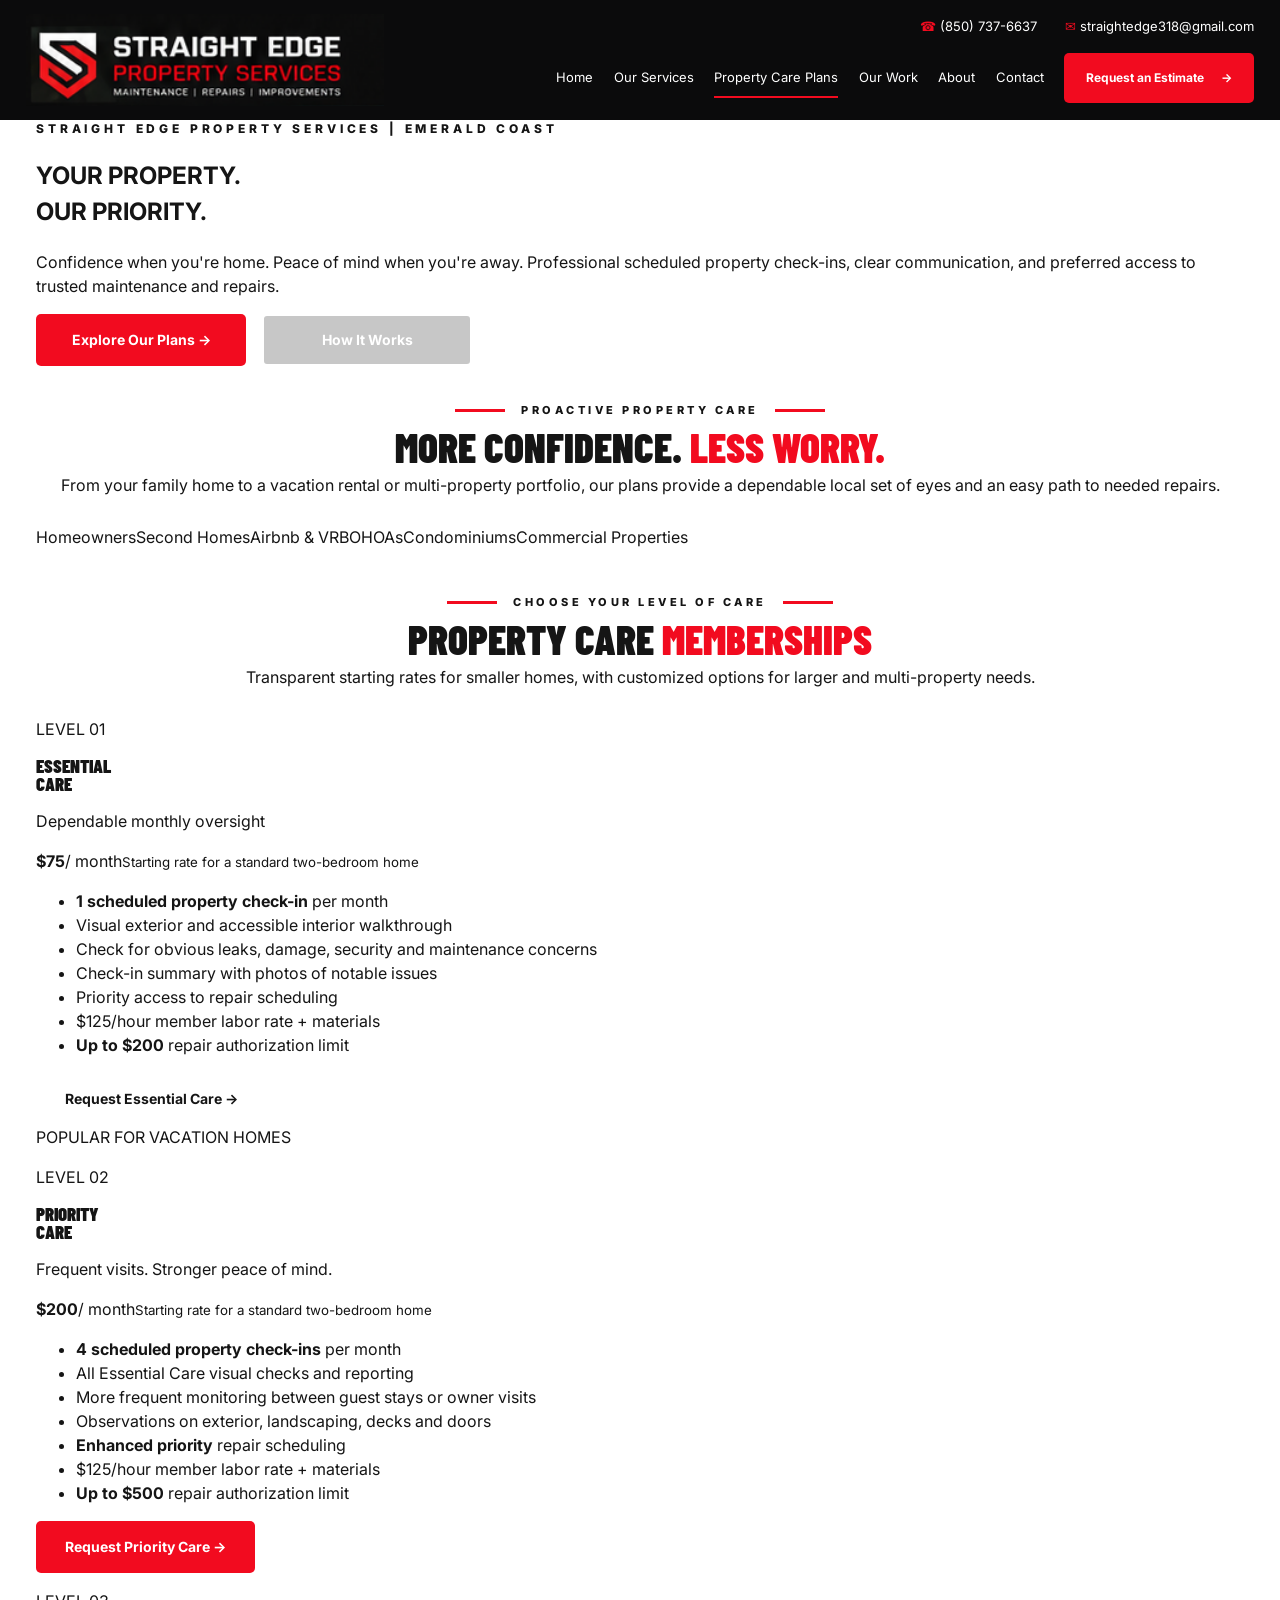
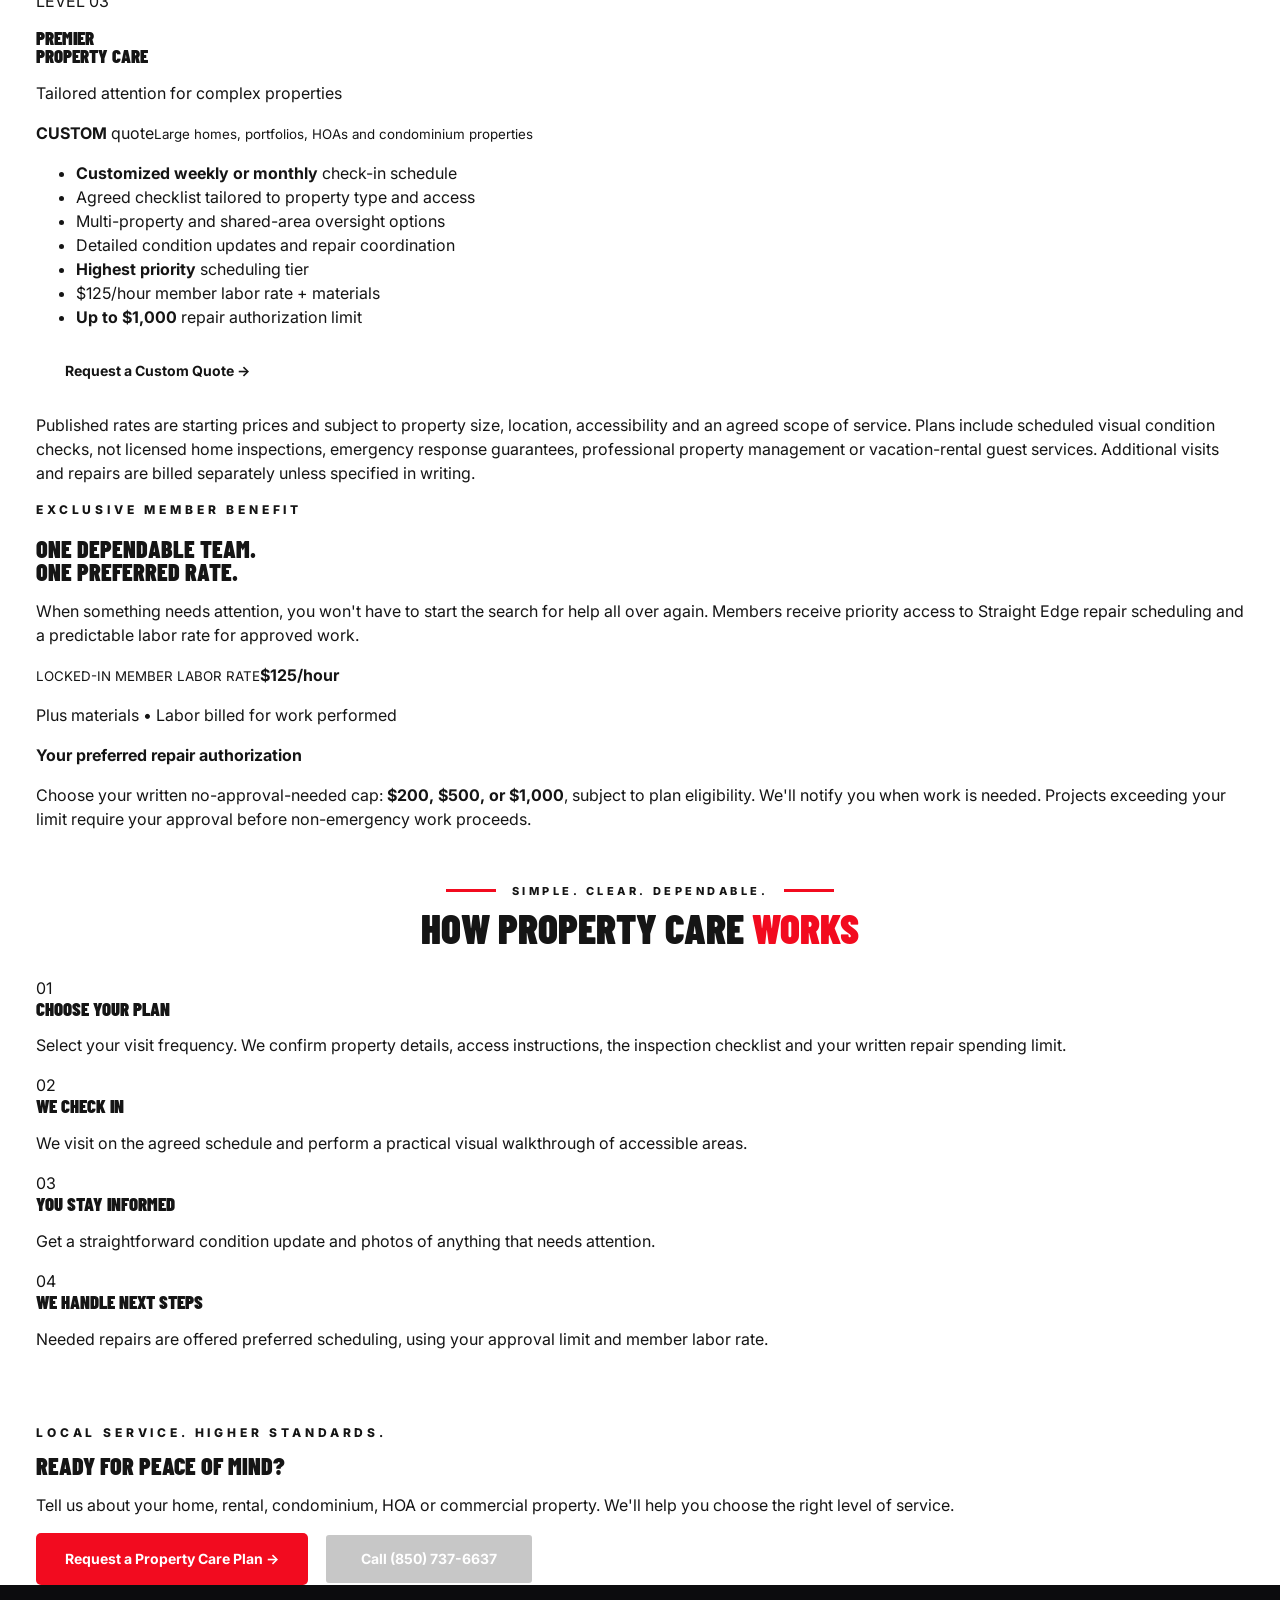
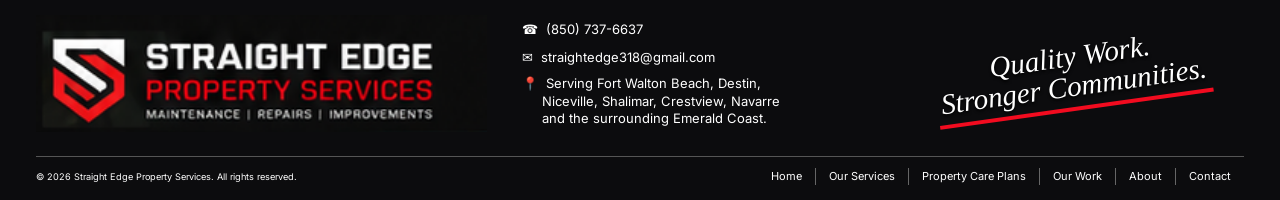
==== property-care-plans.html @ 29452d09 "Add three-tier Property Care Plans page" ====
<!doctype html>
<html lang="en"><head><meta charset="utf-8"><meta name="viewport" content="width=device-width,initial-scale=1"><meta name="theme-color" content="#0b0b0c"><meta name="description" content="Straight Edge Property Services property care plans: monthly and weekly home watch visits, preferred repair scheduling and member labor rates on Florida's Emerald Coast."><title>Property Care Plans | Straight Edge Property Services</title><link rel="icon" href="/assets/favicon.png"><link rel="preconnect" href="https://fonts.googleapis.com"><link rel="preconnect" href="https://fonts.gstatic.com" crossorigin><link href="https://fonts.googleapis.com/css2?family=Barlow+Condensed:wght@600;700;800;900&family=Inter:wght@400;500;600;700;800&display=swap" rel="stylesheet"><link rel="stylesheet" href="/styles.css"><link rel="stylesheet" href="/property-care.css"></head>
<body><a class="skip" href="#main">Skip to content</a><header class="site-header"><div class="header-container"><a class="logo-link" href="/" aria-label="Straight Edge Property Services home"><img src="/assets/straightedge-logo-header.png" alt="Straight Edge Property Services. Maintenance, Repairs, Improvements" width="490" height="114"></a><div class="header-right"><div class="contact-strip"><a href="tel:+18507376637">☎ <span>(850) 737-6637</span></a><a href="mailto:straightedge318@gmail.com">✉ <span>straightedge318@gmail.com</span></a></div><nav id="nav" aria-label="Main navigation"><a href="/">Home</a><a href="/#services">Our Services</a><a href="/property-care-plans.html" class="active" aria-current="page">Property Care Plans</a><a href="/#our-work">Our Work</a><a href="/#about">About</a><a href="/#contact">Contact</a><a class="btn btn-red nav-cta" href="/#estimate">Request an Estimate <span aria-hidden="true">→</span></a></nav></div><button class="menu-toggle" aria-controls="nav" aria-expanded="false" aria-label="Toggle navigation"><span></span><span></span><span></span></button></div></header>
<main id="main">
<section class="plans-hero"><div class="plans-hero-overlay"></div><div class="container plans-hero-inner"><p class="eyebrow">STRAIGHT EDGE PROPERTY SERVICES | EMERALD COAST</p><h1>YOUR PROPERTY.<br><span>OUR PRIORITY.</span></h1><p>Confidence when you're home. Peace of mind when you're away. Professional scheduled property check-ins, clear communication, and preferred access to trusted maintenance and repairs.</p><div class="actions"><a class="btn btn-red" href="#plans">Explore Our Plans →</a><a class="btn btn-outline" href="#how-it-works">How It Works</a></div></div></section>
<section class="plans-intro section"><div class="container"><div class="section-heading"><p class="kicker">PROACTIVE PROPERTY CARE</p><h2>MORE CONFIDENCE. <span>LESS WORRY.</span></h2><p>From your family home to a vacation rental or multi-property portfolio, our plans provide a dependable local set of eyes and an easy path to needed repairs.</p></div><div class="plans-audience"><span>Homeowners</span><span>Second Homes</span><span>Airbnb &amp; VRBO</span><span>HOAs</span><span>Condominiums</span><span>Commercial Properties</span></div></div></section>
<section id="plans" class="plans-price-section"><div class="container"><div class="section-heading"><p class="kicker">CHOOSE YOUR LEVEL OF CARE</p><h2>PROPERTY CARE <span>MEMBERSHIPS</span></h2><p>Transparent starting rates for smaller homes, with customized options for larger and multi-property needs.</p></div><div class="plans-grid">
<article class="plan-card"><div class="plan-top"><p class="plan-label">LEVEL 01</p><h3>ESSENTIAL<br>CARE</h3><p>Dependable monthly oversight</p></div><div class="plan-price"><strong>$75</strong><span>/ month</span><small>Starting rate for a standard two-bedroom home</small></div><ul><li><b>1 scheduled property check-in</b> per month</li><li>Visual exterior and accessible interior walkthrough</li><li>Check for obvious leaks, damage, security and maintenance concerns</li><li>Check-in summary with photos of notable issues</li><li>Priority access to repair scheduling</li><li>$125/hour member labor rate + materials</li><li><b>Up to $200</b> repair authorization limit</li></ul><a class="btn btn-dark" href="/#estimate" data-plan="Essential Care">Request Essential Care →</a></article>
<article class="plan-card plan-featured"><div class="popular">POPULAR FOR VACATION HOMES</div><div class="plan-top"><p class="plan-label">LEVEL 02</p><h3>PRIORITY<br>CARE</h3><p>Frequent visits. Stronger peace of mind.</p></div><div class="plan-price"><strong>$200</strong><span>/ month</span><small>Starting rate for a standard two-bedroom home</small></div><ul><li><b>4 scheduled property check-ins</b> per month</li><li>All Essential Care visual checks and reporting</li><li>More frequent monitoring between guest stays or owner visits</li><li>Observations on exterior, landscaping, decks and doors</li><li><b>Enhanced priority</b> repair scheduling</li><li>$125/hour member labor rate + materials</li><li><b>Up to $500</b> repair authorization limit</li></ul><a class="btn btn-red" href="/#estimate" data-plan="Priority Care">Request Priority Care →</a></article>
<article class="plan-card"><div class="plan-top"><p class="plan-label">LEVEL 03</p><h3>PREMIER<br>PROPERTY CARE</h3><p>Tailored attention for complex properties</p></div><div class="plan-price"><strong class="custom-price">CUSTOM</strong><span> quote</span><small>Large homes, portfolios, HOAs and condominium properties</small></div><ul><li><b>Customized weekly or monthly</b> check-in schedule</li><li>Agreed checklist tailored to property type and access</li><li>Multi-property and shared-area oversight options</li><li>Detailed condition updates and repair coordination</li><li><b>Highest priority</b> scheduling tier</li><li>$125/hour member labor rate + materials</li><li><b>Up to $1,000</b> repair authorization limit</li></ul><a class="btn btn-dark" href="/#estimate" data-plan="Premier Property Care">Request a Custom Quote →</a></article>
</div><p class="plans-disclaimer">Published rates are starting prices and subject to property size, location, accessibility and an agreed scope of service. Plans include scheduled visual condition checks, not licensed home inspections, emergency response guarantees, professional property management or vacation-rental guest services. Additional visits and repairs are billed separately unless specified in writing.</p></div></section>
<section class="plans-rate"><div class="container plans-rate-grid"><div><p class="eyebrow">EXCLUSIVE MEMBER BENEFIT</p><h2>ONE DEPENDABLE TEAM.<br><span>ONE PREFERRED RATE.</span></h2><p>When something needs attention, you won't have to start the search for help all over again. Members receive priority access to Straight Edge repair scheduling and a predictable labor rate for approved work.</p></div><div class="rate-panel"><small>LOCKED-IN MEMBER LABOR RATE</small><strong>$125<span>/hour</span></strong><p>Plus materials • Labor billed for work performed</p><div class="rate-line"></div><b>Your preferred repair authorization</b><p>Choose your written no-approval-needed cap: <b>$200, $500, or $1,000</b>, subject to plan eligibility. We'll notify you when work is needed. Projects exceeding your limit require your approval before non-emergency work proceeds.</p></div></div></section>
<section id="how-it-works" class="plans-process section"><div class="container"><div class="section-heading"><p class="kicker">SIMPLE. CLEAR. DEPENDABLE.</p><h2>HOW PROPERTY CARE <span>WORKS</span></h2></div><div class="process-grid"><div><span>01</span><h3>CHOOSE YOUR PLAN</h3><p>Select your visit frequency. We confirm property details, access instructions, the inspection checklist and your written repair spending limit.</p></div><div><span>02</span><h3>WE CHECK IN</h3><p>We visit on the agreed schedule and perform a practical visual walkthrough of accessible areas.</p></div><div><span>03</span><h3>YOU STAY INFORMED</h3><p>Get a straightforward condition update and photos of anything that needs attention.</p></div><div><span>04</span><h3>WE HANDLE NEXT STEPS</h3><p>Needed repairs are offered preferred scheduling, using your approval limit and member labor rate.</p></div></div></div></section>
<section class="plans-bottom"><div class="container"><p class="kicker">LOCAL SERVICE. HIGHER STANDARDS.</p><h2>READY FOR PEACE OF MIND?</h2><p>Tell us about your home, rental, condominium, HOA or commercial property. We'll help you choose the right level of service.</p><div class="actions"><a class="btn btn-red" href="/#estimate">Request a Property Care Plan →</a><a class="btn btn-outline" href="tel:+18507376637">Call (850) 737-6637</a></div></div></section>
</main><footer id="contact" class="footer"><div class="container footer-main"><a href="/" class="footer-brand"><img src="/assets/straightedge-logo-header.png" width="420" height="98" alt="Straight Edge Property Services"></a><div class="footer-contact"><a href="tel:+18507376637">☎ &nbsp;(850) 737-6637</a><a href="mailto:straightedge318@gmail.com">✉ &nbsp;straightedge318@gmail.com</a><p>📍 &nbsp;Serving Fort Walton Beach, Destin,<br> &nbsp;&nbsp;&nbsp;&nbsp;&nbsp;Niceville, Shalimar, Crestview, Navarre<br> &nbsp;&nbsp;&nbsp;&nbsp;&nbsp;and the surrounding Emerald Coast.</p></div><div class="footer-signoff">Quality Work.<br>Stronger Communities.</div></div><div class="container footer-bottom"><small>© <span id="year">2026</span> Straight Edge Property Services. All rights reserved.</small><div><a href="/">Home</a><a href="/#services">Our Services</a><a href="/property-care-plans.html">Property Care Plans</a><a href="/#our-work">Our Work</a><a href="/#about">About</a><a href="/#contact">Contact</a></div></div></footer><script src="/script.js" defer></script></body></html>
---- styles.css ----
:root{--red:#f20b1f;--black:#090a0b;--dark:#141414;--white:#fff;--text:#151515}*{box-sizing:border-box}html{scroll-behavior:smooth;scroll-padding-top:95px}body{margin:0;background:#fff;color:var(--text);font:16px/1.5 Inter,Arial,sans-serif}img{display:block;max-width:100%}a{color:inherit;text-decoration:none}button,input,select,textarea{font:inherit}.container{width:min(1440px,calc(100% - 72px));margin:auto}.skip{position:absolute;top:-80px;left:12px;background:white;color:black;padding:12px;z-index:999}.skip:focus{top:12px}.site-header{background:#0b0b0c;color:#fff;position:relative;z-index:10}.header-container{width:min(1510px,calc(100% - 52px));min-height:120px;margin:auto;display:flex;align-items:center;justify-content:space-between;gap:30px}.logo-link{flex:0 0 clamp(260px,28vw,430px)}.logo-link img{width:100%;height:auto;max-height:105px;object-fit:contain}.header-right{display:flex;flex-direction:column;align-items:flex-end;gap:17px}.contact-strip{display:flex;gap:28px;font-size:13px}.contact-strip a:first-letter{color:var(--red)}nav{display:flex;align-items:center;gap:clamp(12px,1.6vw,26px);font-size:13px;white-space:nowrap}nav>a:not(.btn){padding:9px 0;border-bottom:2px solid transparent}nav>a.active,nav>a:not(.btn):hover{border-color:var(--red)}.btn{display:inline-flex;align-items:center;justify-content:center;gap:17px;min-height:52px;padding:13px 27px;border-radius:5px;font-weight:700;font-size:14px;line-height:1.15;transition:transform .18s,background .18s;cursor:pointer;border:2px solid transparent;text-align:center}.btn:hover{transform:translateY(-2px)}.btn-red{background:var(--red);color:#fff}.btn-red:hover{background:#ce0012}.btn-outline{color:#fff;border-color:white;background:rgba(0,0,0,.22)}.btn-outline:hover{background:#fff;color:#111}.nav-cta{min-height:50px;padding:12px 20px;font-size:12px}.menu-toggle{display:none}.hero{min-height:715px;position:relative;background:#000 url('/assets/hero-coastal-home.webp') center 48%/cover no-repeat;color:white}.hero-shade{position:absolute;inset:0;background:linear-gradient(90deg,rgba(0,0,0,.97) 0%,rgba(0,0,0,.78) 25%,rgba(0,0,0,.26) 56%,rgba(0,0,0,0) 82%),linear-gradient(0deg,rgba(0,0,0,.7),transparent 34%)}.hero-content{position:relative;min-height:715px;display:flex;flex-direction:column;justify-content:space-between;padding-top:52px;padding-bottom:35px}.eyebrow,.kicker{font-size:12px;font-weight:800;letter-spacing:.32em}.eyebrow{margin:0 0 18px}.hero h1,h2,h3{font-family:'Barlow Condensed',Impact,'Arial Narrow',sans-serif;line-height:.96;margin:0;font-weight:900}.hero h1{font-size:clamp(50px,5.25vw,88px);letter-spacing:-.015em;text-shadow:1px 2px 1px rgba(0,0,0,.15)}.hero h1 span,.section-heading h2 span,.care h2 span,.work-teaser h2 span,.form-intro h2 span{color:var(--red)}.hero-lead{max-width:625px;font-size:17px;line-height:1.5;margin:19px 0 22px}.actions{display:flex;gap:16px}.actions .btn{min-width:210px}.hero-bottom{display:flex;justify-content:space-between;align-items:flex-end;gap:20px}.values{display:grid;grid-template-columns:repeat(4,150px);gap:18px}.values>div{text-align:center}.value-symbol{display:block;font-family:Arial,sans-serif;font-size:42px;line-height:1.2;color:#fff;margin-bottom:8px}.values b{font-weight:600;font-size:14px;line-height:1.23;display:block}.hero-script,.footer-signoff{font-family:Georgia,serif;font-size:35px;line-height:1.03;font-style:italic;transform:rotate(-8deg);text-align:center;text-shadow:0 2px 3px #000;white-space:nowrap}.hero-script span{display:inline-block;border-bottom:4px solid var(--red);padding-bottom:5px}.section{padding:36px 0 45px}.section-heading{text-align:center;margin:0 auto 28px}.section-heading .kicker{display:flex;align-items:center;justify-content:center;gap:16px;margin:0 0 9px;font-size:11px}.section-heading .kicker:before,.section-heading .kicker:after{content:"";width:50px;height:3px;background:var(--red)}.section-heading h2{font-size:clamp(33px,3.2vw,53px)}.section-heading>p:last-child{line-height:1.45;margin:7px auto 0;font-size:16px}.service-grid{display:grid;grid-template-columns:repeat(4,minmax(0,1fr));gap:17px}.service-card{min-width:0;border:1px solid #e4e4e4;border-radius:7px;overflow:hidden;background:#fff;box-shadow:0 2px 3px #00000008;transition:box-shadow .2s,transform .2s}.service-card:hover{transform:translateY(-4px);box-shadow:0 10px 30px #00000018}.service-card img{width:100%;height:183px;object-fit:cover}.service-body{min-height:136px;display:flex;flex-direction:column;justify-content:center;align-items:center;text-align:center;padding:8px 10px}.service-icon{color:var(--red);font-size:28px;font-weight:900;line-height:1}.service-body h3{font-size:24px;margin-top:2px}.service-body p{font-size:13px;margin:2px 0 0}.service-arrow{font-size:24px;color:var(--red);line-height:1.2}.care{background:var(--black);color:white;display:grid;grid-template-columns:45% 55%;min-height:365px}.care-photo{background:url('/assets/property-care.webp') 32% center/cover no-repeat;min-height:365px}.care-panel{display:grid;grid-template-columns:minmax(0,1.55fr) minmax(185px,.8fr);gap:36px;align-items:center;padding:36px clamp(25px,4vw,65px)}.care .red{color:var(--red);margin-bottom:17px}.care h2{font-size:clamp(36px,3vw,54px)}.care-text>p:not(.eyebrow){font-size:14px;line-height:1.48;margin:15px 0}.care .btn{min-height:44px;min-width:183px;padding:9px 20px}.care-audiences{border-left:1px solid #ddd;padding-left:35px;display:grid;gap:15px}.care-audiences>div{display:flex;gap:18px;align-items:center;font-size:28px;line-height:1}.care-audiences span{font-size:13px;line-height:1.35}.why{padding-bottom:20px}.why .section-heading{margin-bottom:28px}.why-row{display:grid;grid-template-columns:1.65fr .9fr;align-items:stretch;gap:30px}.why-values{display:grid;grid-template-columns:repeat(4,1fr);text-align:center}.why-values>div{display:flex;flex-direction:column;gap:6px;align-items:center}.why-values span{font-size:37px;color:var(--red);height:54px;font-weight:900;line-height:1.2}.why-values b{font-family:'Barlow Condensed',sans-serif;font-size:21px;line-height:1.05}.why-cta{border-left:3px solid var(--red);padding-left:37px;display:flex;flex-direction:column;align-items:stretch;justify-content:center}.why-cta h3{font-size:27px}.why-cta p{margin:4px 0 12px;font-size:13px}.why-cta .btn{align-self:stretch}.work-teaser{padding:50px 0;color:#fff;background:#161616}.work-teaser .container{display:flex;align-items:center;justify-content:space-between;gap:40px}.work-teaser h2{font-size:36px}.work-teaser p{max-width:760px}.work-teaser .kicker{color:#ff5060}.estimate-section{padding:70px 0;background:#f2f2f2}.form-layout{display:grid;grid-template-columns:.9fr 1.15fr;gap:60px;align-items:start}.form-intro .kicker{color:var(--red)}.form-intro h2{font-size:54px}.form-intro>p{max-width:480px}.contact-methods{display:grid;gap:11px;margin:35px 0 20px;font-weight:700}.contact-methods a:hover{color:var(--red)}.form-note{font-size:13px;color:#555}.estimate-form{padding:32px;background:#fff;box-shadow:0 14px 40px #00000012;border-radius:9px;display:grid;gap:17px}.fields-two{display:grid;grid-template-columns:1fr 1fr;gap:16px}.estimate-form label{font-size:13px;font-weight:700;display:grid;gap:6px}.estimate-form input,.estimate-form select,.estimate-form textarea{width:100%;border:1px solid #ccc;background:#fff;padding:12px;color:#111;border-radius:4px;min-height:46px;outline-offset:2px}.estimate-form input:focus,.estimate-form select:focus,.estimate-form textarea:focus{outline:2px solid var(--red)}.estimate-form .submit{border:0;width:100%}.privacy-note{margin:0;text-align:center;color:#666;font-size:11px}.hidden{position:absolute;left:-10000px}.footer{background:#0c0c0e;color:white;padding:30px 0 15px}.footer-main{display:grid;grid-template-columns:1.05fr .8fr .8fr;align-items:center;gap:35px}.footer-brand img{width:100%;height:auto}.footer-contact{font-size:13px;display:grid;gap:8px}.footer-contact p{margin:0;line-height:1.35}.footer-contact a:hover{color:var(--red)}.footer-signoff{font-size:29px;border-bottom:4px solid var(--red);justify-self:center;padding:5px 4px}.footer-bottom{border-top:1px solid #555;margin-top:24px;padding-top:11px;display:flex;justify-content:space-between;align-items:center;gap:20px;font-size:11px}.footer-bottom div{display:flex;flex-wrap:wrap;gap:0}.footer-bottom a{padding:0 13px;border-right:1px solid #666}.footer-bottom a:last-child{border:0}.footer-bottom a:hover{color:var(--red)}
@media(max-width:1200px){.header-container{min-height:105px;gap:15px}.logo-link{flex-basis:290px}nav{gap:13px;font-size:12px}.nav-cta{padding:10px 13px}.values{grid-template-columns:repeat(4,125px)}.hero{min-height:680px}.hero-content{min-height:680px}.service-card img{height:155px}.care-panel{gap:20px}.care-audiences{padding-left:18px}.footer-main{gap:20px}}
@media(max-width:980px){.site-header{position:sticky;top:0}.header-container{min-height:87px}.logo-link{flex-basis:310px}.header-right{display:block}.contact-strip{display:none}.menu-toggle{display:flex;background:none;border:1px solid #555;border-radius:4px;width:46px;height:43px;align-items:center;justify-content:center;flex-direction:column;gap:5px;cursor:pointer}.menu-toggle span{width:23px;height:2px;background:white;display:block}nav{position:absolute;top:100%;left:0;right:0;background:#121212;display:none;flex-direction:column;align-items:stretch;padding:18px 24px 25px;gap:0;box-shadow:0 12px 20px #0005}nav.open{display:flex}nav>a:not(.btn){padding:13px 5px}.nav-cta{margin-top:12px;align-self:flex-start}.care{grid-template-columns:42% 58%}.care-panel{grid-template-columns:1fr;gap:20px}.care-audiences{grid-template-columns:repeat(2,1fr);border-left:0;border-top:1px solid #777;padding:20px 0 0;gap:12px}.care-audiences>div{font-size:22px}.why-row{grid-template-columns:1fr}.why-cta{max-width:390px;margin:auto;text-align:center;padding-left:22px}.footer-signoff{font-size:23px}}
@media(max-width:720px){.container{width:calc(100% - 34px)}.header-container{width:calc(100% - 30px);min-height:75px}.logo-link{flex-basis:240px}.hero,.hero-content{min-height:670px}.hero{background-position:60% center}.hero-shade{background:linear-gradient(90deg,rgba(0,0,0,.93),rgba(0,0,0,.57) 70%,rgba(0,0,0,.25)),linear-gradient(0deg,#0009,transparent 40%)}.hero-content{padding-top:55px;padding-bottom:24px}.hero h1{font-size:clamp(42px,10vw,65px)}.hero-lead{font-size:15px}.hero-bottom{align-items:center;justify-content:center}.hero-script{display:none}.values{width:100%;grid-template-columns:repeat(4,1fr);gap:7px}.values b{font-size:11px}.value-symbol{font-size:29px}.section{padding:32px 0}.section-heading h2{font-size:36px}.section-heading>p:last-child{font-size:14px}.desktop-only{display:none}.service-grid{grid-template-columns:repeat(2,minmax(0,1fr));gap:10px}.service-card img{height:135px}.service-body{min-height:126px;padding:5px}.service-body h3{font-size:22px}.service-body p{font-size:11px}.care{grid-template-columns:1fr}.care-photo{min-height:225px}.care-panel{padding:30px 24px}.care h2{font-size:45px}.why-values{gap:10px}.why-values b{font-size:16px}.why-values span{font-size:27px;height:37px}.why-cta{width:100%;border-left:0;border-top:2px solid var(--red);padding:18px 0 0}.work-teaser .container{display:block}.work-teaser .btn{margin-top:10px}.form-layout{grid-template-columns:1fr;gap:25px}.form-intro h2{font-size:47px}.footer-main{grid-template-columns:1fr 1fr}.footer-brand{grid-column:1/-1;max-width:390px}.footer-signoff{display:none}.footer-bottom{display:block;text-align:center}.footer-bottom div{justify-content:center;margin-top:15px;row-gap:9px}}
@media(max-width:390px){.logo-link{flex-basis:210px}.actions{flex-direction:column;align-items:flex-start;gap:10px}.actions .btn{min-width:210px;min-height:43px}.hero,.hero-content{min-height:710px}.hero h1{font-size:42px}.values b{font-size:10px}.service-card img{height:107px}.service-body h3{font-size:20px}.fields-two{grid-template-columns:1fr}.estimate-form{padding:20px}.footer-main{grid-template-columns:1fr}}
@media(prefers-reduced-motion:reduce){html{scroll-behavior:auto}.btn,.service-card{transition:none}}
/* Keep the hero trust row within tablet widths. */
@media (min-width:721px) and (max-width:980px){.hero-script{display:none}.hero-bottom{justify-content:flex-start}.values{width:100%;grid-template-columns:repeat(4,minmax(0,1fr))}}
/* Let form grid items shrink without clipping long select labels. */
.fields-two>label,.estimate-form,.form-intro{min-width:0}
/* Match the approved desktop mockup's hero height and service-card gutters. */
@media(min-width:1201px){.hero,.hero-content{min-height:750px}.hero-content{width:min(1440px,calc(100% - 108px))}.services{padding:22px 0 14px}.services .container{width:min(1440px,calc(100% - 48px))}.services .section-heading{margin-bottom:18px}.care,.care-photo{min-height:340px}}
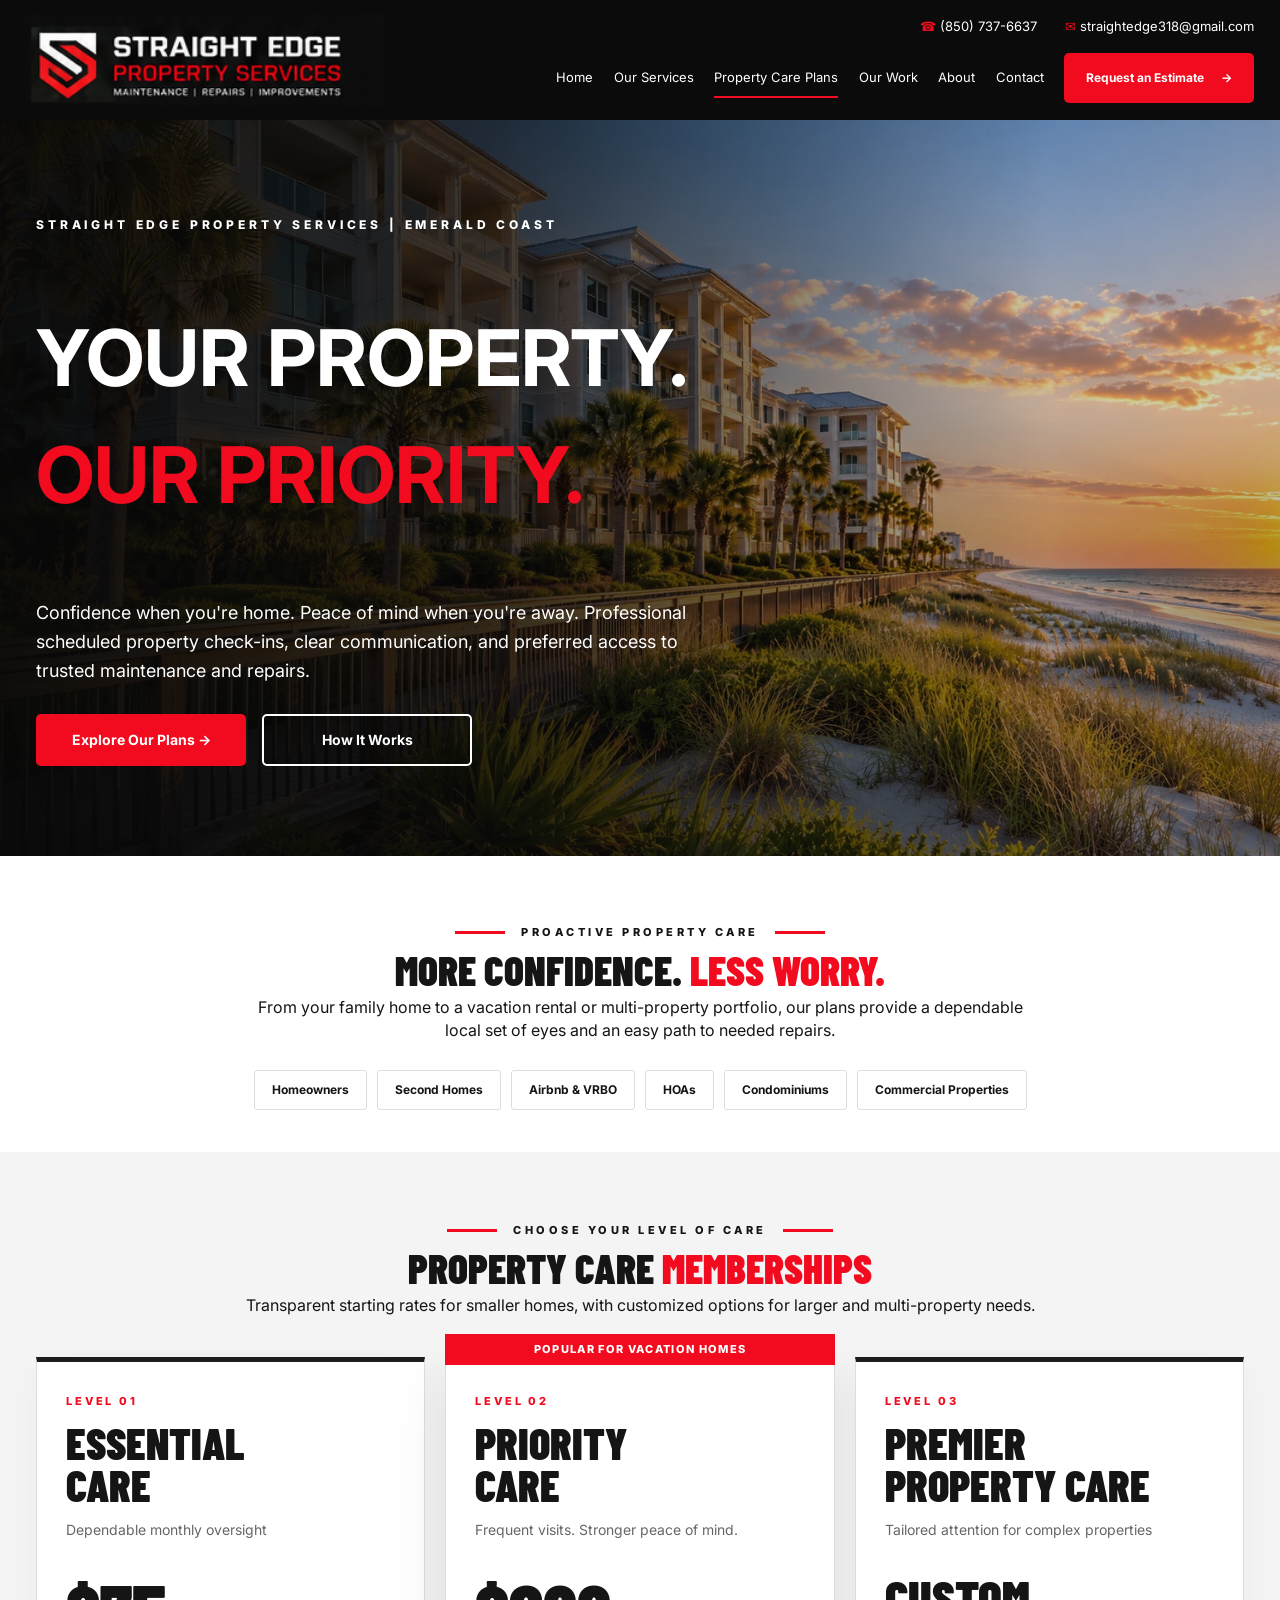
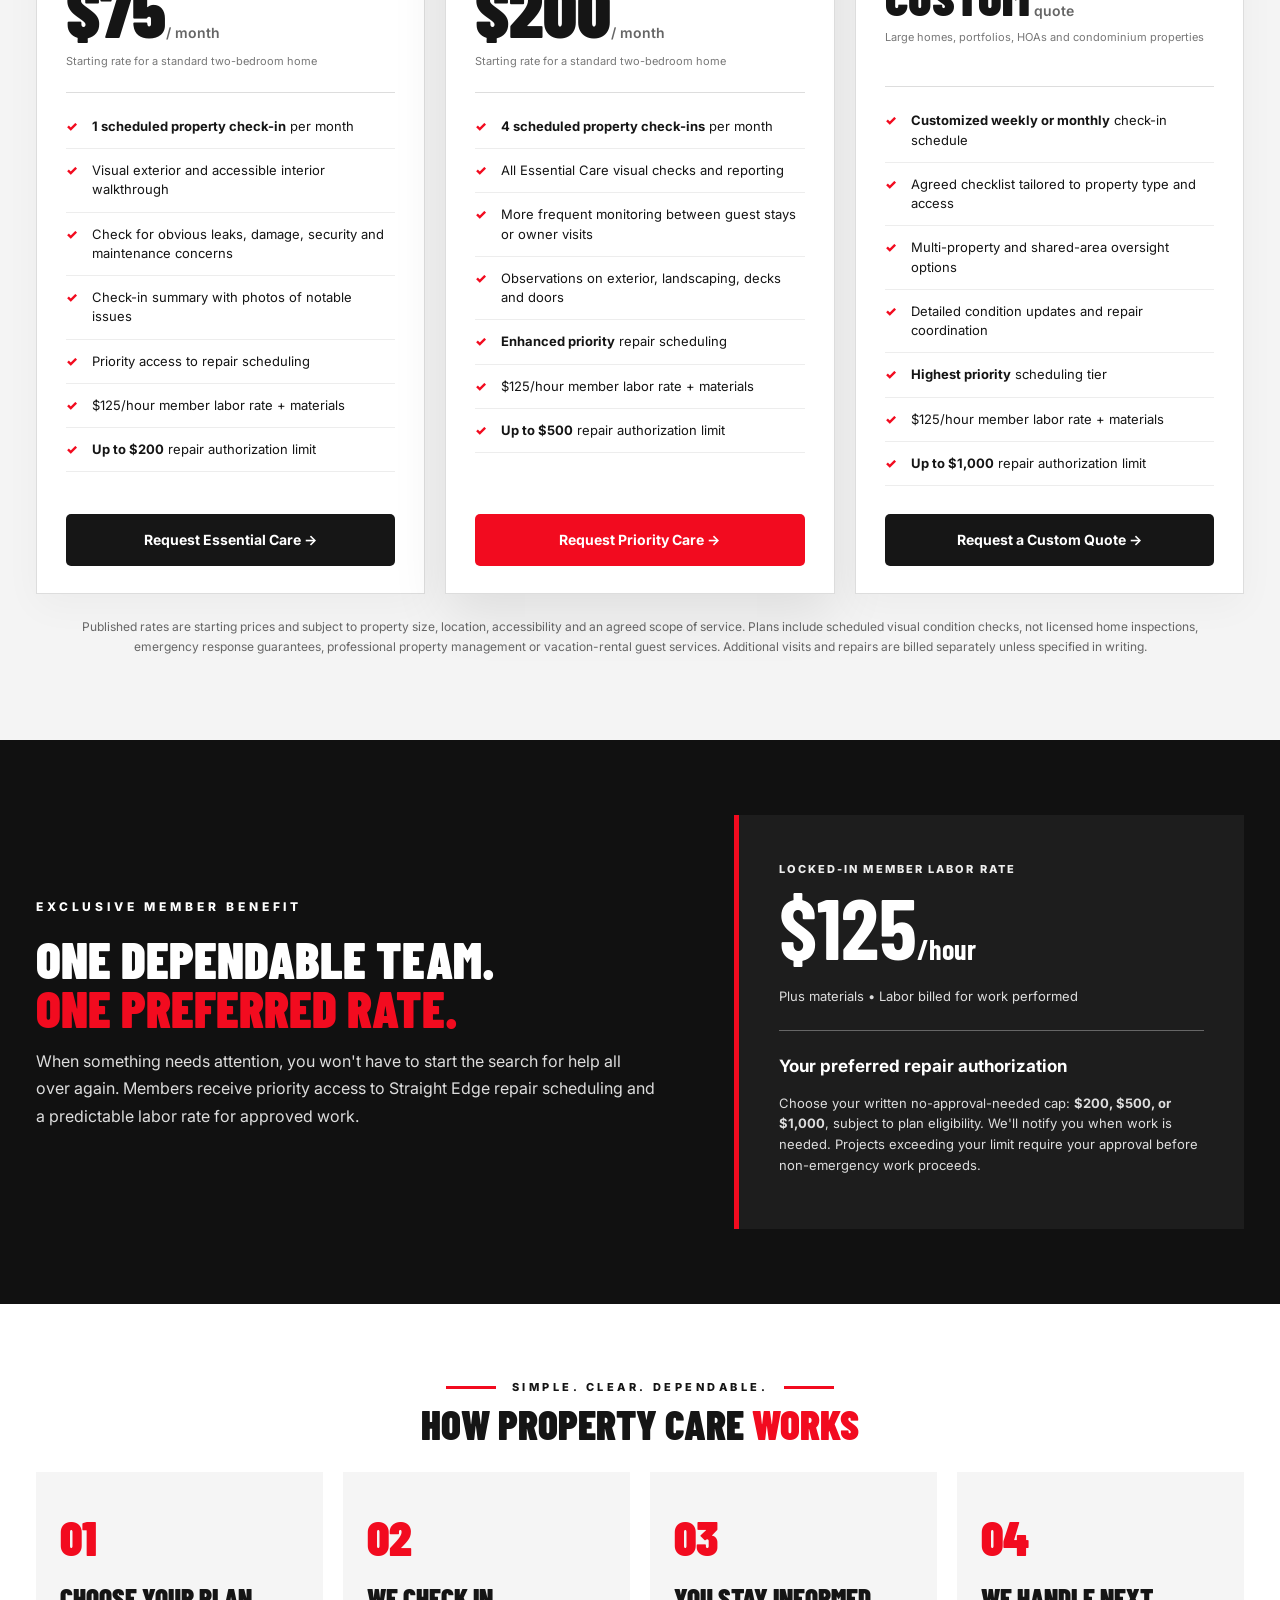
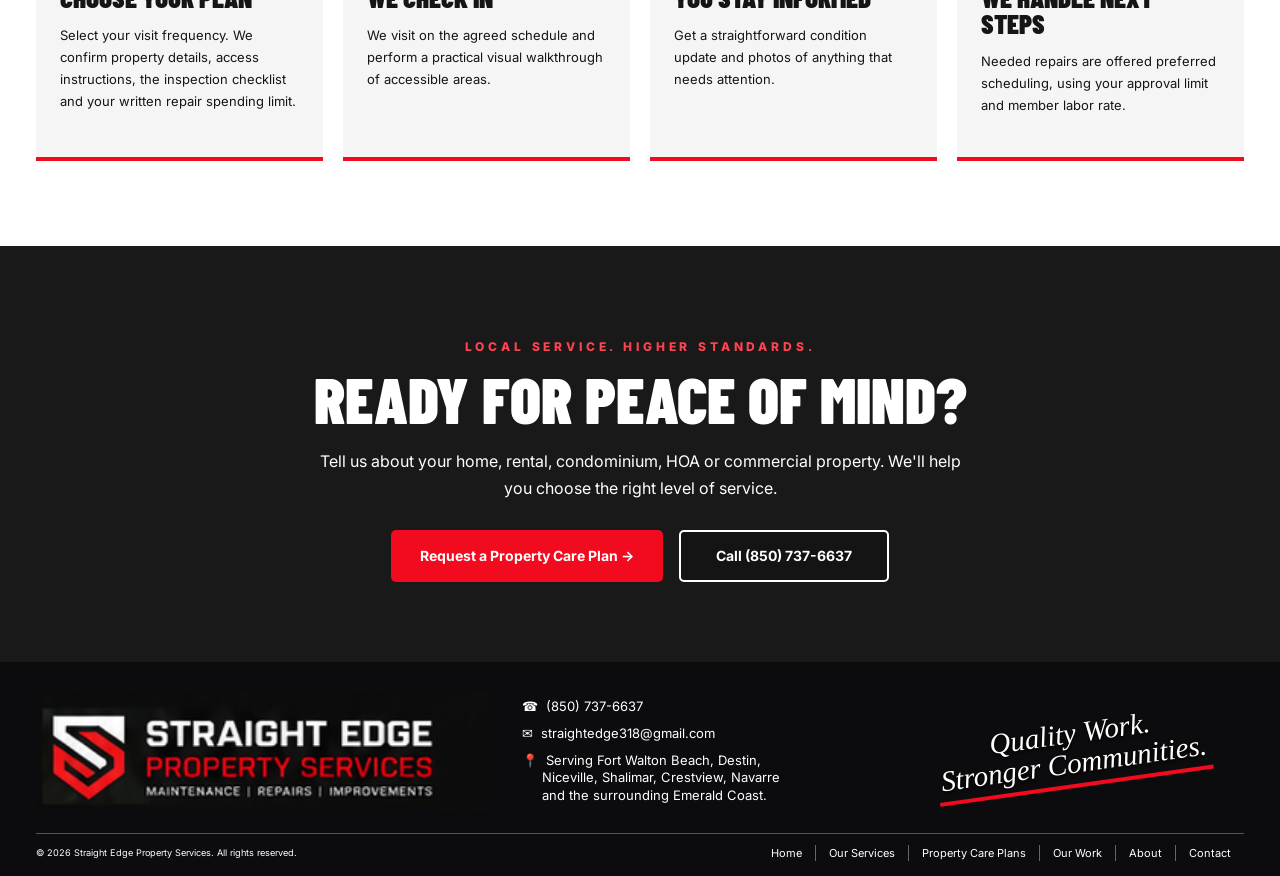
==== commit 6bc6af95: "Connect Property Care membership requests to prefilled estimate form" ====
--- a/property-care-plans.html
+++ b/property-care-plans.html
@@ -5,9 +5,9 @@
 <section class="plans-hero"><div class="plans-hero-overlay"></div><div class="container plans-hero-inner"><p class="eyebrow">STRAIGHT EDGE PROPERTY SERVICES | EMERALD COAST</p><h1>YOUR PROPERTY.<br><span>OUR PRIORITY.</span></h1><p>Confidence when you're home. Peace of mind when you're away. Professional scheduled property check-ins, clear communication, and preferred access to trusted maintenance and repairs.</p><div class="actions"><a class="btn btn-red" href="#plans">Explore Our Plans →</a><a class="btn btn-outline" href="#how-it-works">How It Works</a></div></div></section>
 <section class="plans-intro section"><div class="container"><div class="section-heading"><p class="kicker">PROACTIVE PROPERTY CARE</p><h2>MORE CONFIDENCE. <span>LESS WORRY.</span></h2><p>From your family home to a vacation rental or multi-property portfolio, our plans provide a dependable local set of eyes and an easy path to needed repairs.</p></div><div class="plans-audience"><span>Homeowners</span><span>Second Homes</span><span>Airbnb &amp; VRBO</span><span>HOAs</span><span>Condominiums</span><span>Commercial Properties</span></div></div></section>
 <section id="plans" class="plans-price-section"><div class="container"><div class="section-heading"><p class="kicker">CHOOSE YOUR LEVEL OF CARE</p><h2>PROPERTY CARE <span>MEMBERSHIPS</span></h2><p>Transparent starting rates for smaller homes, with customized options for larger and multi-property needs.</p></div><div class="plans-grid">
-<article class="plan-card"><div class="plan-top"><p class="plan-label">LEVEL 01</p><h3>ESSENTIAL<br>CARE</h3><p>Dependable monthly oversight</p></div><div class="plan-price"><strong>$75</strong><span>/ month</span><small>Starting rate for a standard two-bedroom home</small></div><ul><li><b>1 scheduled property check-in</b> per month</li><li>Visual exterior and accessible interior walkthrough</li><li>Check for obvious leaks, damage, security and maintenance concerns</li><li>Check-in summary with photos of notable issues</li><li>Priority access to repair scheduling</li><li>$125/hour member labor rate + materials</li><li><b>Up to $200</b> repair authorization limit</li></ul><a class="btn btn-dark" href="/#estimate" data-plan="Essential Care">Request Essential Care →</a></article>
-<article class="plan-card plan-featured"><div class="popular">POPULAR FOR VACATION HOMES</div><div class="plan-top"><p class="plan-label">LEVEL 02</p><h3>PRIORITY<br>CARE</h3><p>Frequent visits. Stronger peace of mind.</p></div><div class="plan-price"><strong>$200</strong><span>/ month</span><small>Starting rate for a standard two-bedroom home</small></div><ul><li><b>4 scheduled property check-ins</b> per month</li><li>All Essential Care visual checks and reporting</li><li>More frequent monitoring between guest stays or owner visits</li><li>Observations on exterior, landscaping, decks and doors</li><li><b>Enhanced priority</b> repair scheduling</li><li>$125/hour member labor rate + materials</li><li><b>Up to $500</b> repair authorization limit</li></ul><a class="btn btn-red" href="/#estimate" data-plan="Priority Care">Request Priority Care →</a></article>
-<article class="plan-card"><div class="plan-top"><p class="plan-label">LEVEL 03</p><h3>PREMIER<br>PROPERTY CARE</h3><p>Tailored attention for complex properties</p></div><div class="plan-price"><strong class="custom-price">CUSTOM</strong><span> quote</span><small>Large homes, portfolios, HOAs and condominium properties</small></div><ul><li><b>Customized weekly or monthly</b> check-in schedule</li><li>Agreed checklist tailored to property type and access</li><li>Multi-property and shared-area oversight options</li><li>Detailed condition updates and repair coordination</li><li><b>Highest priority</b> scheduling tier</li><li>$125/hour member labor rate + materials</li><li><b>Up to $1,000</b> repair authorization limit</li></ul><a class="btn btn-dark" href="/#estimate" data-plan="Premier Property Care">Request a Custom Quote →</a></article>
+<article class="plan-card"><div class="plan-top"><p class="plan-label">LEVEL 01</p><h3>ESSENTIAL<br>CARE</h3><p>Dependable monthly oversight</p></div><div class="plan-price"><strong>$75</strong><span>/ month</span><small>Starting rate for a standard two-bedroom home</small></div><ul><li><b>1 scheduled property check-in</b> per month</li><li>Visual exterior and accessible interior walkthrough</li><li>Check for obvious leaks, damage, security and maintenance concerns</li><li>Check-in summary with photos of notable issues</li><li>Priority access to repair scheduling</li><li>$125/hour member labor rate + materials</li><li><b>Up to $200</b> repair authorization limit</li></ul><a class="btn btn-dark" href="/?plan=Essential%20Care#estimate">Request Essential Care →</a></article>
+<article class="plan-card plan-featured"><div class="popular">POPULAR FOR VACATION HOMES</div><div class="plan-top"><p class="plan-label">LEVEL 02</p><h3>PRIORITY<br>CARE</h3><p>Frequent visits. Stronger peace of mind.</p></div><div class="plan-price"><strong>$200</strong><span>/ month</span><small>Starting rate for a standard two-bedroom home</small></div><ul><li><b>4 scheduled property check-ins</b> per month</li><li>All Essential Care visual checks and reporting</li><li>More frequent monitoring between guest stays or owner visits</li><li>Observations on exterior, landscaping, decks and doors</li><li><b>Enhanced priority</b> repair scheduling</li><li>$125/hour member labor rate + materials</li><li><b>Up to $500</b> repair authorization limit</li></ul><a class="btn btn-red" href="/?plan=Priority%20Care#estimate">Request Priority Care →</a></article>
+<article class="plan-card"><div class="plan-top"><p class="plan-label">LEVEL 03</p><h3>PREMIER<br>PROPERTY CARE</h3><p>Tailored attention for complex properties</p></div><div class="plan-price"><strong class="custom-price">CUSTOM</strong><span> quote</span><small>Large homes, portfolios, HOAs and condominium properties</small></div><ul><li><b>Customized weekly or monthly</b> check-in schedule</li><li>Agreed checklist tailored to property type and access</li><li>Multi-property and shared-area oversight options</li><li>Detailed condition updates and repair coordination</li><li><b>Highest priority</b> scheduling tier</li><li>$125/hour member labor rate + materials</li><li><b>Up to $1,000</b> repair authorization limit</li></ul><a class="btn btn-dark" href="/?plan=Premier%20Property%20Care#estimate">Request a Custom Quote →</a></article>
 </div><p class="plans-disclaimer">Published rates are starting prices and subject to property size, location, accessibility and an agreed scope of service. Plans include scheduled visual condition checks, not licensed home inspections, emergency response guarantees, professional property management or vacation-rental guest services. Additional visits and repairs are billed separately unless specified in writing.</p></div></section>
 <section class="plans-rate"><div class="container plans-rate-grid"><div><p class="eyebrow">EXCLUSIVE MEMBER BENEFIT</p><h2>ONE DEPENDABLE TEAM.<br><span>ONE PREFERRED RATE.</span></h2><p>When something needs attention, you won't have to start the search for help all over again. Members receive priority access to Straight Edge repair scheduling and a predictable labor rate for approved work.</p></div><div class="rate-panel"><small>LOCKED-IN MEMBER LABOR RATE</small><strong>$125<span>/hour</span></strong><p>Plus materials • Labor billed for work performed</p><div class="rate-line"></div><b>Your preferred repair authorization</b><p>Choose your written no-approval-needed cap: <b>$200, $500, or $1,000</b>, subject to plan eligibility. We'll notify you when work is needed. Projects exceeding your limit require your approval before non-emergency work proceeds.</p></div></div></section>
 <section id="how-it-works" class="plans-process section"><div class="container"><div class="section-heading"><p class="kicker">SIMPLE. CLEAR. DEPENDABLE.</p><h2>HOW PROPERTY CARE <span>WORKS</span></h2></div><div class="process-grid"><div><span>01</span><h3>CHOOSE YOUR PLAN</h3><p>Select your visit frequency. We confirm property details, access instructions, the inspection checklist and your written repair spending limit.</p></div><div><span>02</span><h3>WE CHECK IN</h3><p>We visit on the agreed schedule and perform a practical visual walkthrough of accessible areas.</p></div><div><span>03</span><h3>YOU STAY INFORMED</h3><p>Get a straightforward condition update and photos of anything that needs attention.</p></div><div><span>04</span><h3>WE HANDLE NEXT STEPS</h3><p>Needed repairs are offered preferred scheduling, using your approval limit and member labor rate.</p></div></div></div></section>
--- a/property-care.css
+++ b/property-care.css
@@ -0,0 +1 @@
+.plans-hero{position:relative;min-height:530px;color:#fff;background:#101113 url('/assets/property-care.webp') center 54%/cover no-repeat}.plans-hero-overlay{position:absolute;inset:0;background:linear-gradient(90deg,#080808f5 0%,#080808c9 38%,#08080830 82%),linear-gradient(0deg,#0808086e,transparent 60%)}.plans-hero-inner{position:relative;padding-top:96px;padding-bottom:90px}.plans-hero h1{font-size:clamp(55px,6.1vw,96px);max-width:790px}.plans-hero h1 span,.plans-rate h2 span{color:var(--red)}.plans-hero-inner>p:not(.eyebrow){max-width:690px;font-size:18px;line-height:1.62;margin:25px 0 29px}.plans-hero .actions{flex-wrap:wrap}.plans-intro{padding:68px 0 42px}.plans-intro .section-heading>p:last-child{max-width:780px}.plans-audience{display:flex;gap:10px;flex-wrap:wrap;justify-content:center}.plans-audience span{border:1px solid #ddd;padding:10px 17px;border-radius:3px;font-size:12px;font-weight:700}.plans-price-section{background:#f4f4f4;padding:70px 0 82px}.plans-price-section .section-heading{margin-bottom:40px}.plans-grid{display:grid;grid-template-columns:repeat(3,minmax(0,1fr));gap:20px;align-items:stretch}.plan-card{position:relative;background:white;border:1px solid #ddd;border-top:5px solid #1d1d1d;display:flex;flex-direction:column;padding:31px 29px 27px;box-shadow:0 12px 36px #00000009}.plan-featured{border-top-color:var(--red);box-shadow:0 20px 52px #00000018}.popular{position:absolute;top:-28px;left:-1px;right:-1px;padding:7px;background:var(--red);color:white;text-align:center;font-size:11px;letter-spacing:.12em;font-weight:800}.plan-label{font-size:11px;font-weight:800;letter-spacing:.26em;color:var(--red);margin:0 0 12px}.plan-top h3{font-size:44px;line-height:.96}.plan-top>p:last-child{font-size:14px;color:#666;margin:13px 0 12px}.plan-price{padding:20px 0 22px;border-bottom:1px solid #ddd;min-height:135px}.plan-price strong{font-family:'Barlow Condensed',sans-serif;font-weight:900;font-size:74px;line-height:1}.plan-price span{font-size:14px;color:#666;font-weight:600}.plan-price small{display:block;color:#777;font-size:11px;margin-top:7px}.plan-price .custom-price{font-size:49px}.plan-card ul{list-style:none;padding:12px 0 12px;margin:0;flex:1}.plan-card li{border-bottom:1px solid #ededed;padding:12px 0 12px 26px;font-size:13px;line-height:1.48;position:relative}.plan-card li:before{content:'✓';position:absolute;left:0;top:12px;color:var(--red);font-weight:900}.plan-card .btn{width:100%;margin-top:16px}.btn-dark{background:#161616;color:#fff}.btn-dark:hover{background:#353535}.plans-disclaimer{max-width:1140px;margin:23px auto 0;color:#666;text-align:center;font-size:12px;line-height:1.7}.plans-rate{background:#111;color:white;padding:75px 0}.plans-rate-grid{display:grid;grid-template-columns:1fr .82fr;align-items:center;gap:75px}.plans-rate h2{font-size:clamp(43px,4vw,66px)}.plans-rate-grid>div:first-child>p:last-child{max-width:640px;color:#ddd;line-height:1.7}.rate-panel{padding:40px;background:#1d1d1d;border-left:5px solid var(--red)}.rate-panel>small{font-weight:800;letter-spacing:.19em;font-size:11px;color:#eee}.rate-panel>strong{font-family:'Barlow Condensed',sans-serif;display:block;font-size:86px;line-height:1.1}.rate-panel>strong span{font-size:28px}.rate-panel p{color:#ddd;line-height:1.6;font-size:13px}.rate-line{height:1px;background:#666;margin:23px 0}.rate-panel>b{font-size:17px}.plans-process{padding:75px 0 85px}.process-grid{display:grid;grid-template-columns:repeat(4,1fr);gap:20px}.process-grid>div{padding:28px 24px;background:#f5f5f5;border-bottom:4px solid var(--red)}.process-grid span{color:var(--red);font-family:'Barlow Condensed',sans-serif;font-weight:900;font-size:49px}.process-grid h3{font-size:27px;margin:12px 0}.process-grid p{font-size:13px;line-height:1.7}.plans-bottom{background:#191919;color:#fff;padding:80px 0;text-align:center}.plans-bottom .kicker{color:#ff4351}.plans-bottom h2{font-size:clamp(44px,5vw,72px)}.plans-bottom p:not(.kicker){max-width:670px;margin:18px auto 28px;line-height:1.7}.plans-bottom .actions{justify-content:center;flex-wrap:wrap}@media(max-width:1050px){.plans-grid{gap:12px}.plan-card{padding:25px 18px}.plan-top h3{font-size:37px}.plans-rate-grid{gap:35px}}@media(max-width:800px){.plans-grid{grid-template-columns:1fr;max-width:580px;margin:auto;gap:43px}.plan-card{padding:30px}.plans-price-section .section-heading{margin-bottom:56px}.plans-rate-grid{grid-template-columns:1fr}.process-grid{grid-template-columns:repeat(2,1fr)}.plans-hero-inner{padding-top:75px;padding-bottom:75px}}@media(max-width:520px){.plans-hero{background-position:62% center}.plans-hero-overlay{background:linear-gradient(90deg,#080808eb,#080808a6)}.plans-hero-inner{padding-top:64px;padding-bottom:65px}.plans-hero h1{font-size:55px}.plans-hero-inner>p:not(.eyebrow){font-size:15px}.plans-hero .actions{flex-direction:column;align-items:stretch}.plans-audience span{font-size:11px}.plans-price-section{padding:57px 0}.plan-card{padding:24px}.process-grid{grid-template-columns:1fr}.plans-rate{padding:55px 0}.rate-panel{padding:24px}.rate-panel>strong{font-size:72px}.plans-bottom{padding:65px 0}.plans-bottom .actions{flex-direction:column}.plans-intro{padding:52px 0 38px}}
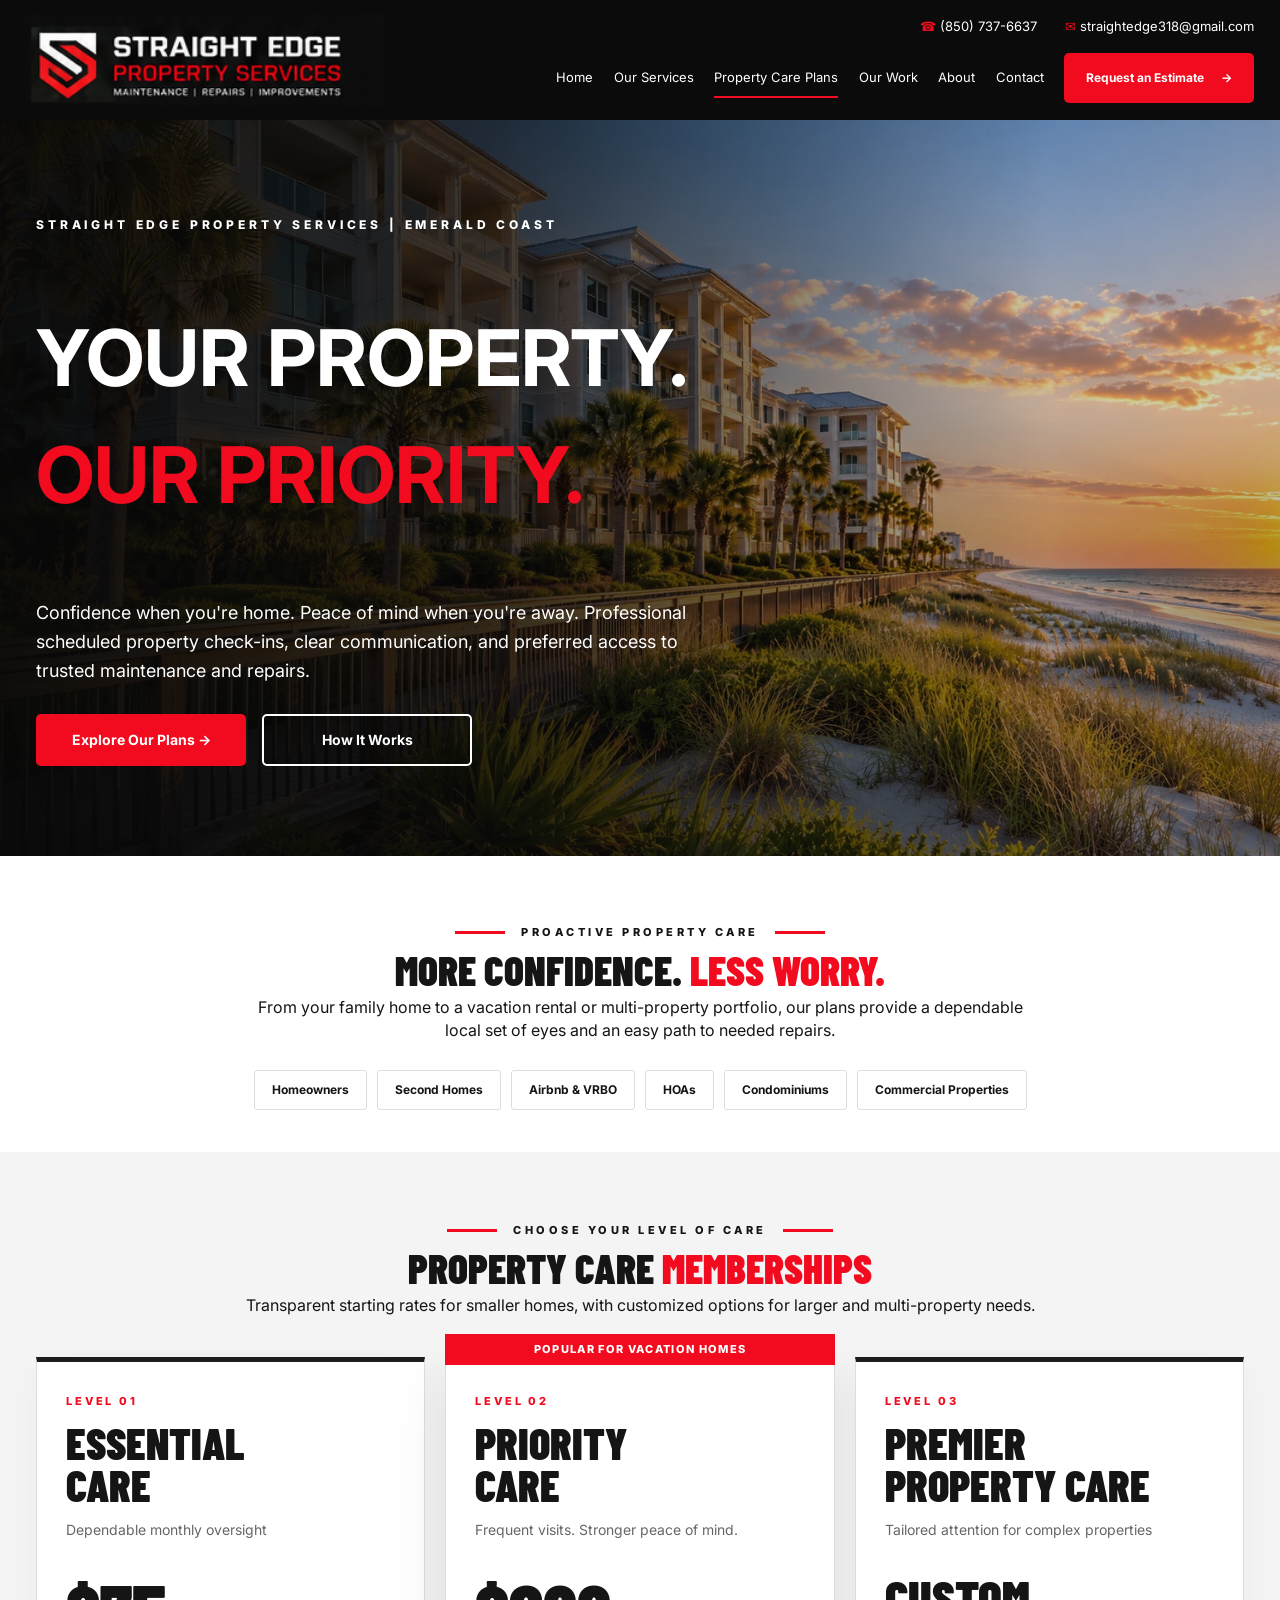
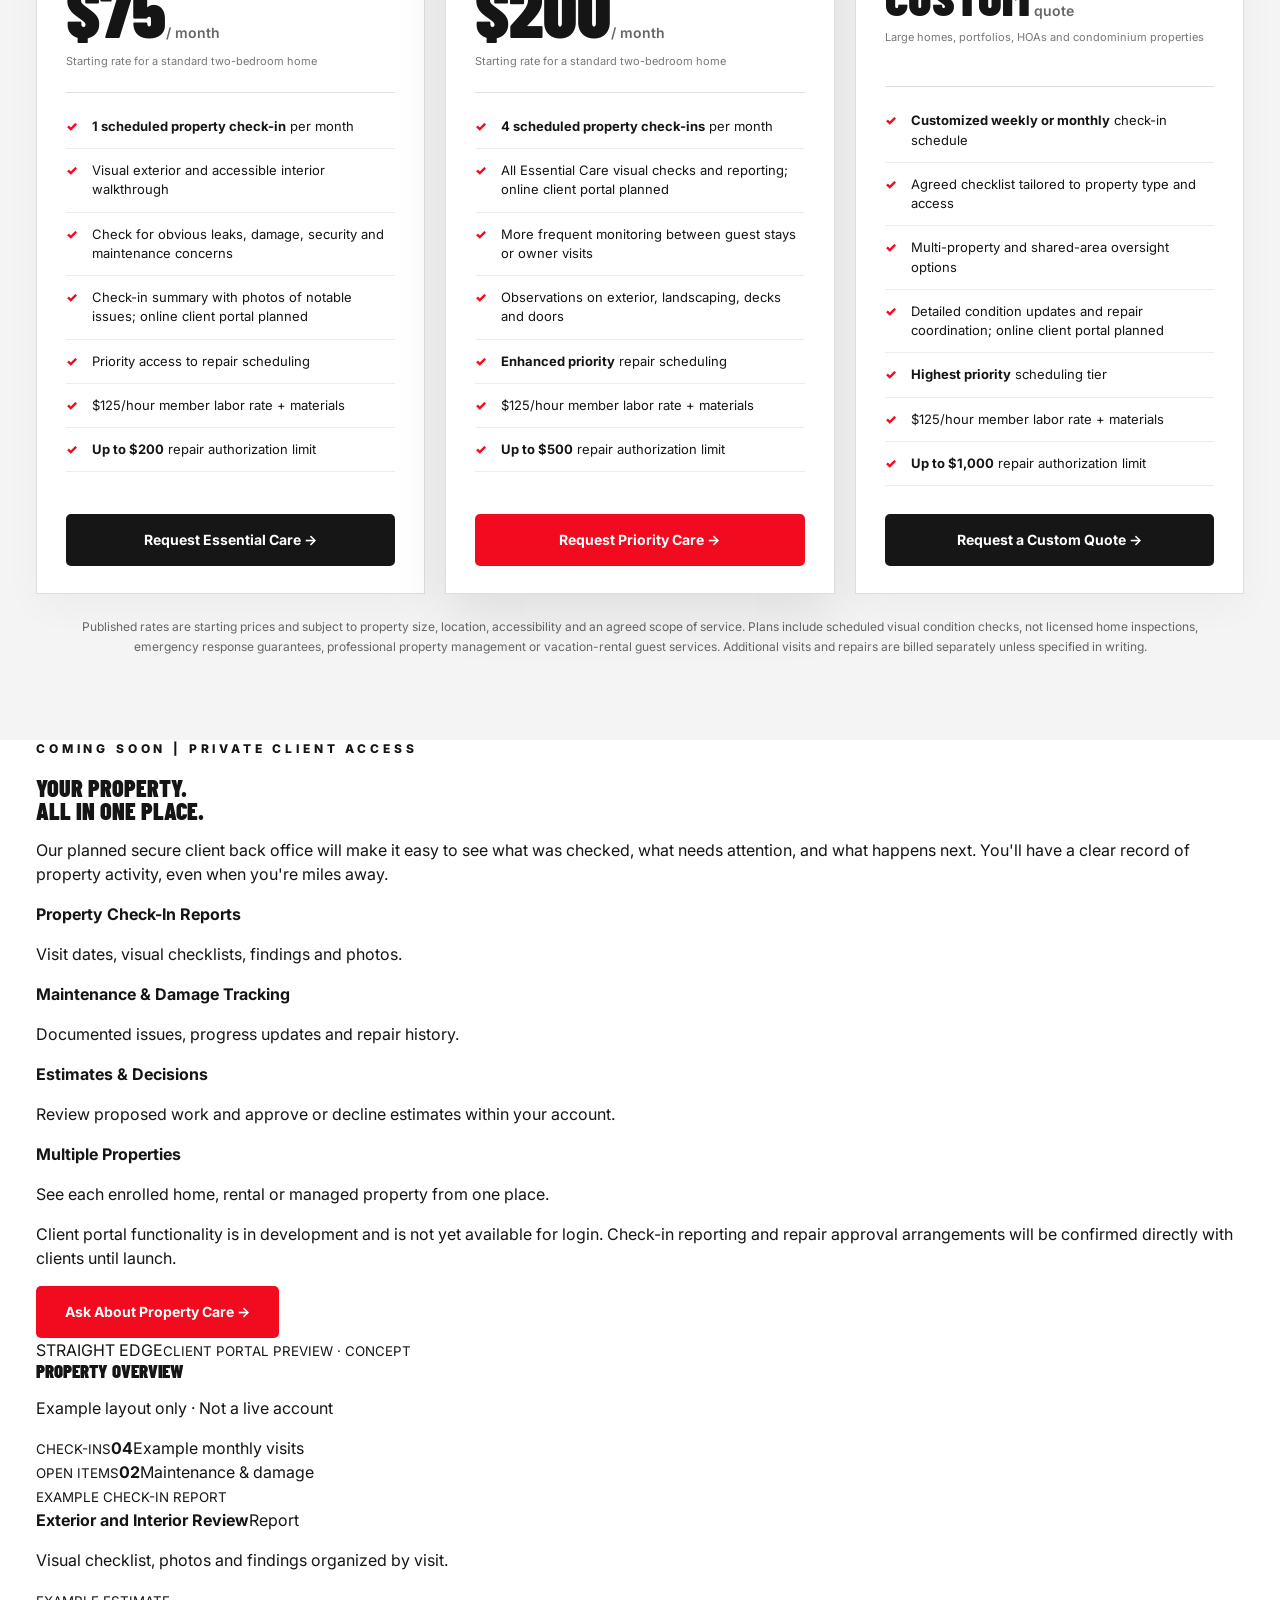
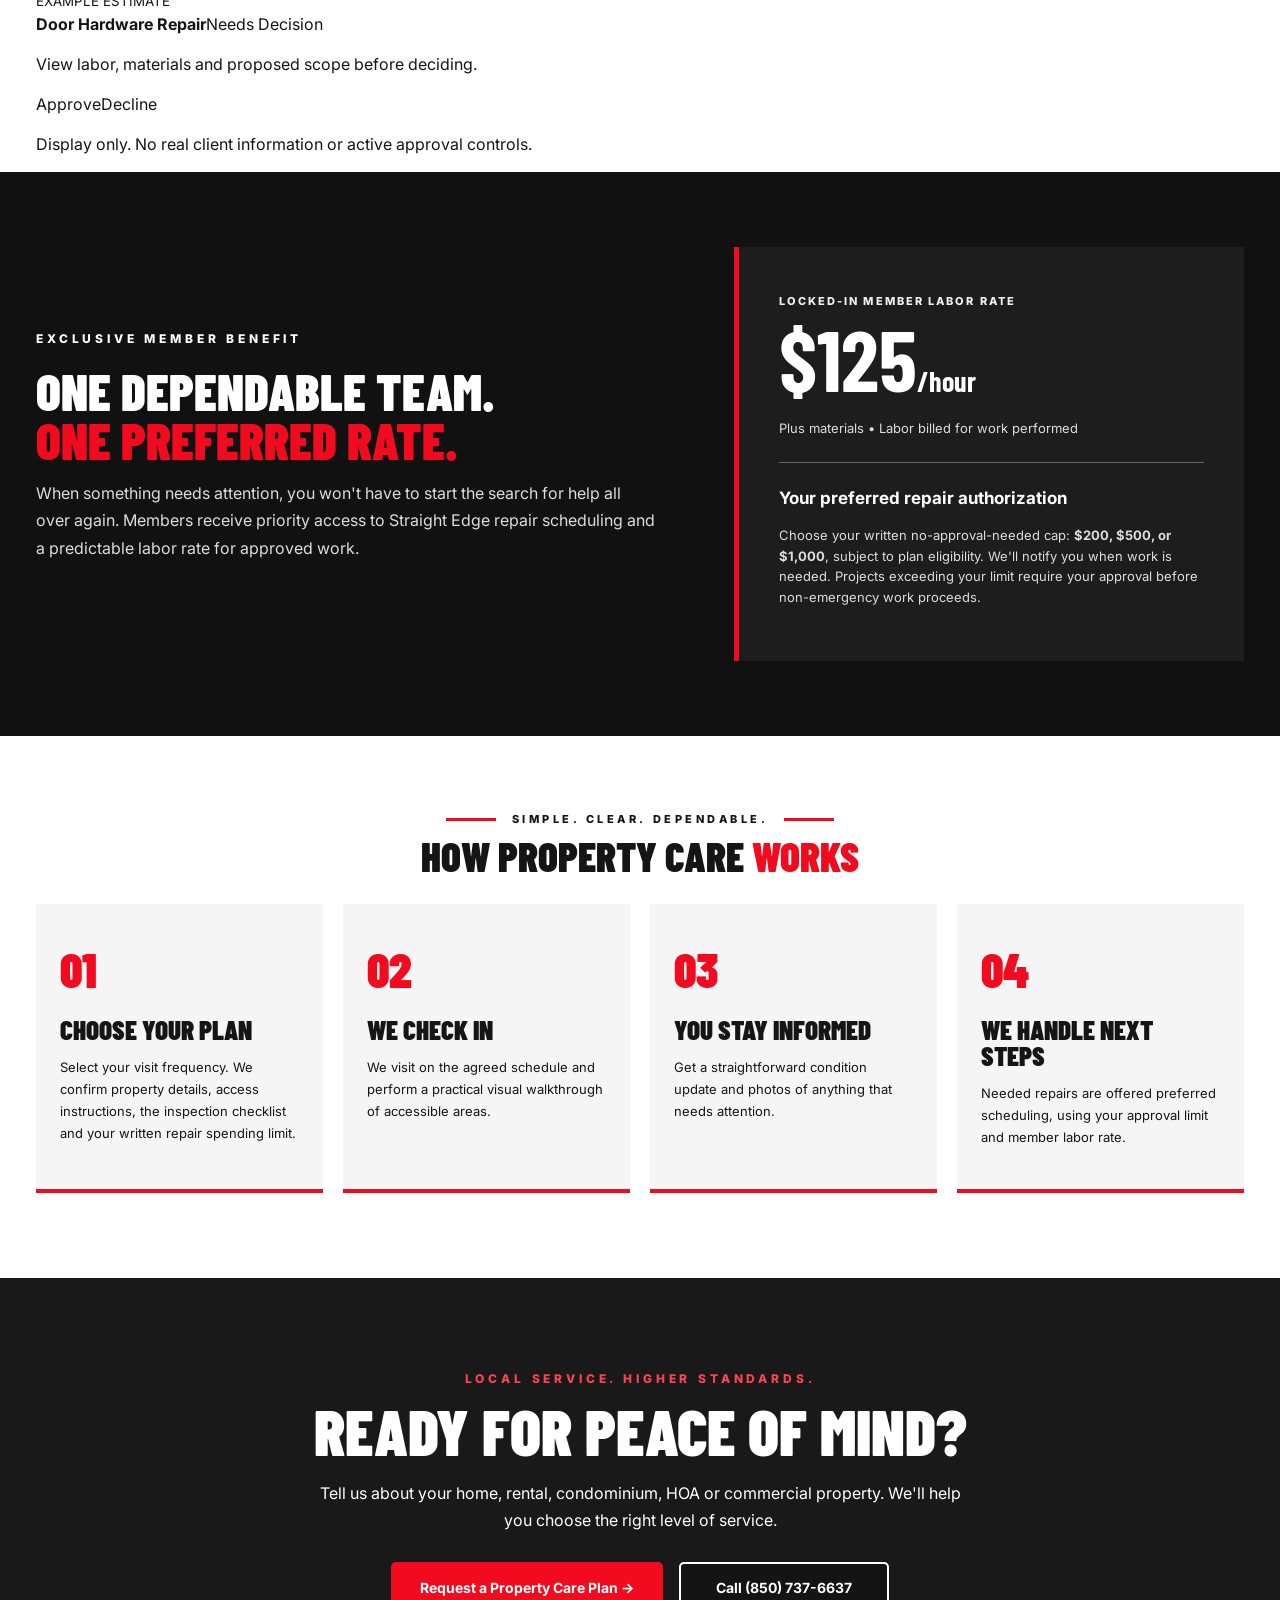
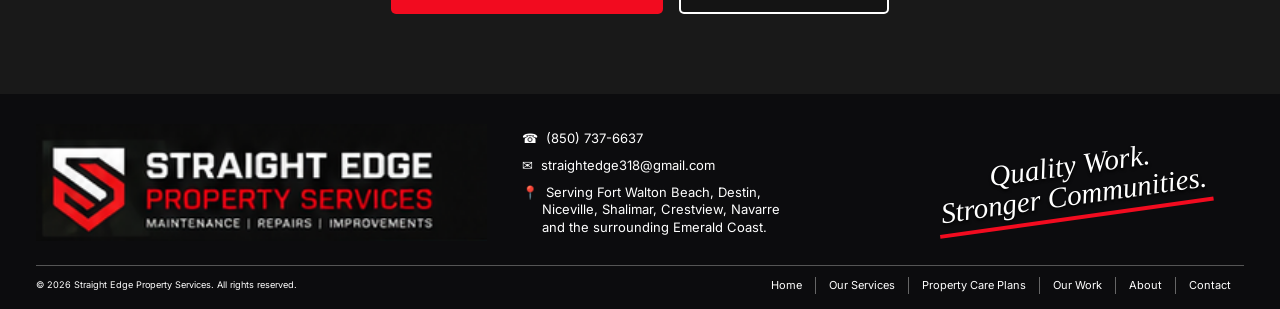
==== commit dd0bb60a: "Highlight planned secure property care client portal and reporting features" ====
--- a/property-care-plans.html
+++ b/property-care-plans.html
@@ -5,11 +5,11 @@
 <section class="plans-hero"><div class="plans-hero-overlay"></div><div class="container plans-hero-inner"><p class="eyebrow">STRAIGHT EDGE PROPERTY SERVICES | EMERALD COAST</p><h1>YOUR PROPERTY.<br><span>OUR PRIORITY.</span></h1><p>Confidence when you're home. Peace of mind when you're away. Professional scheduled property check-ins, clear communication, and preferred access to trusted maintenance and repairs.</p><div class="actions"><a class="btn btn-red" href="#plans">Explore Our Plans →</a><a class="btn btn-outline" href="#how-it-works">How It Works</a></div></div></section>
 <section class="plans-intro section"><div class="container"><div class="section-heading"><p class="kicker">PROACTIVE PROPERTY CARE</p><h2>MORE CONFIDENCE. <span>LESS WORRY.</span></h2><p>From your family home to a vacation rental or multi-property portfolio, our plans provide a dependable local set of eyes and an easy path to needed repairs.</p></div><div class="plans-audience"><span>Homeowners</span><span>Second Homes</span><span>Airbnb &amp; VRBO</span><span>HOAs</span><span>Condominiums</span><span>Commercial Properties</span></div></div></section>
 <section id="plans" class="plans-price-section"><div class="container"><div class="section-heading"><p class="kicker">CHOOSE YOUR LEVEL OF CARE</p><h2>PROPERTY CARE <span>MEMBERSHIPS</span></h2><p>Transparent starting rates for smaller homes, with customized options for larger and multi-property needs.</p></div><div class="plans-grid">
-<article class="plan-card"><div class="plan-top"><p class="plan-label">LEVEL 01</p><h3>ESSENTIAL<br>CARE</h3><p>Dependable monthly oversight</p></div><div class="plan-price"><strong>$75</strong><span>/ month</span><small>Starting rate for a standard two-bedroom home</small></div><ul><li><b>1 scheduled property check-in</b> per month</li><li>Visual exterior and accessible interior walkthrough</li><li>Check for obvious leaks, damage, security and maintenance concerns</li><li>Check-in summary with photos of notable issues</li><li>Priority access to repair scheduling</li><li>$125/hour member labor rate + materials</li><li><b>Up to $200</b> repair authorization limit</li></ul><a class="btn btn-dark" href="/?plan=Essential%20Care#estimate">Request Essential Care →</a></article>
-<article class="plan-card plan-featured"><div class="popular">POPULAR FOR VACATION HOMES</div><div class="plan-top"><p class="plan-label">LEVEL 02</p><h3>PRIORITY<br>CARE</h3><p>Frequent visits. Stronger peace of mind.</p></div><div class="plan-price"><strong>$200</strong><span>/ month</span><small>Starting rate for a standard two-bedroom home</small></div><ul><li><b>4 scheduled property check-ins</b> per month</li><li>All Essential Care visual checks and reporting</li><li>More frequent monitoring between guest stays or owner visits</li><li>Observations on exterior, landscaping, decks and doors</li><li><b>Enhanced priority</b> repair scheduling</li><li>$125/hour member labor rate + materials</li><li><b>Up to $500</b> repair authorization limit</li></ul><a class="btn btn-red" href="/?plan=Priority%20Care#estimate">Request Priority Care →</a></article>
-<article class="plan-card"><div class="plan-top"><p class="plan-label">LEVEL 03</p><h3>PREMIER<br>PROPERTY CARE</h3><p>Tailored attention for complex properties</p></div><div class="plan-price"><strong class="custom-price">CUSTOM</strong><span> quote</span><small>Large homes, portfolios, HOAs and condominium properties</small></div><ul><li><b>Customized weekly or monthly</b> check-in schedule</li><li>Agreed checklist tailored to property type and access</li><li>Multi-property and shared-area oversight options</li><li>Detailed condition updates and repair coordination</li><li><b>Highest priority</b> scheduling tier</li><li>$125/hour member labor rate + materials</li><li><b>Up to $1,000</b> repair authorization limit</li></ul><a class="btn btn-dark" href="/?plan=Premier%20Property%20Care#estimate">Request a Custom Quote →</a></article>
+<article class="plan-card"><div class="plan-top"><p class="plan-label">LEVEL 01</p><h3>ESSENTIAL<br>CARE</h3><p>Dependable monthly oversight</p></div><div class="plan-price"><strong>$75</strong><span>/ month</span><small>Starting rate for a standard two-bedroom home</small></div><ul><li><b>1 scheduled property check-in</b> per month</li><li>Visual exterior and accessible interior walkthrough</li><li>Check for obvious leaks, damage, security and maintenance concerns</li><li>Check-in summary with photos of notable issues; online client portal planned</li><li>Priority access to repair scheduling</li><li>$125/hour member labor rate + materials</li><li><b>Up to $200</b> repair authorization limit</li></ul><a class="btn btn-dark" href="/?plan=Essential%20Care#estimate">Request Essential Care →</a></article>
+<article class="plan-card plan-featured"><div class="popular">POPULAR FOR VACATION HOMES</div><div class="plan-top"><p class="plan-label">LEVEL 02</p><h3>PRIORITY<br>CARE</h3><p>Frequent visits. Stronger peace of mind.</p></div><div class="plan-price"><strong>$200</strong><span>/ month</span><small>Starting rate for a standard two-bedroom home</small></div><ul><li><b>4 scheduled property check-ins</b> per month</li><li>All Essential Care visual checks and reporting; online client portal planned</li><li>More frequent monitoring between guest stays or owner visits</li><li>Observations on exterior, landscaping, decks and doors</li><li><b>Enhanced priority</b> repair scheduling</li><li>$125/hour member labor rate + materials</li><li><b>Up to $500</b> repair authorization limit</li></ul><a class="btn btn-red" href="/?plan=Priority%20Care#estimate">Request Priority Care →</a></article>
+<article class="plan-card"><div class="plan-top"><p class="plan-label">LEVEL 03</p><h3>PREMIER<br>PROPERTY CARE</h3><p>Tailored attention for complex properties</p></div><div class="plan-price"><strong class="custom-price">CUSTOM</strong><span> quote</span><small>Large homes, portfolios, HOAs and condominium properties</small></div><ul><li><b>Customized weekly or monthly</b> check-in schedule</li><li>Agreed checklist tailored to property type and access</li><li>Multi-property and shared-area oversight options</li><li>Detailed condition updates and repair coordination; online client portal planned</li><li><b>Highest priority</b> scheduling tier</li><li>$125/hour member labor rate + materials</li><li><b>Up to $1,000</b> repair authorization limit</li></ul><a class="btn btn-dark" href="/?plan=Premier%20Property%20Care#estimate">Request a Custom Quote →</a></article>
 </div><p class="plans-disclaimer">Published rates are starting prices and subject to property size, location, accessibility and an agreed scope of service. Plans include scheduled visual condition checks, not licensed home inspections, emergency response guarantees, professional property management or vacation-rental guest services. Additional visits and repairs are billed separately unless specified in writing.</p></div></section>
-<section class="plans-rate"><div class="container plans-rate-grid"><div><p class="eyebrow">EXCLUSIVE MEMBER BENEFIT</p><h2>ONE DEPENDABLE TEAM.<br><span>ONE PREFERRED RATE.</span></h2><p>When something needs attention, you won't have to start the search for help all over again. Members receive priority access to Straight Edge repair scheduling and a predictable labor rate for approved work.</p></div><div class="rate-panel"><small>LOCKED-IN MEMBER LABOR RATE</small><strong>$125<span>/hour</span></strong><p>Plus materials • Labor billed for work performed</p><div class="rate-line"></div><b>Your preferred repair authorization</b><p>Choose your written no-approval-needed cap: <b>$200, $500, or $1,000</b>, subject to plan eligibility. We'll notify you when work is needed. Projects exceeding your limit require your approval before non-emergency work proceeds.</p></div></div></section>
+<section id="client-portal" class="client-portal"><div class="container client-portal-layout"><div class="portal-story"><p class="eyebrow">COMING SOON | PRIVATE CLIENT ACCESS</p><h2>YOUR PROPERTY.<br><span>ALL IN ONE PLACE.</span></h2><p>Our planned secure client back office will make it easy to see what was checked, what needs attention, and what happens next. You'll have a clear record of property activity, even when you're miles away.</p><div class="portal-feature-grid"><div><b>Property Check-In Reports</b><p>Visit dates, visual checklists, findings and photos.</p></div><div><b>Maintenance &amp; Damage Tracking</b><p>Documented issues, progress updates and repair history.</p></div><div><b>Estimates &amp; Decisions</b><p>Review proposed work and approve or decline estimates within your account.</p></div><div><b>Multiple Properties</b><p>See each enrolled home, rental or managed property from one place.</p></div></div><p class="portal-availability">Client portal functionality is in development and is not yet available for login. Check-in reporting and repair approval arrangements will be confirmed directly with clients until launch.</p><a class="btn btn-red" href="/#estimate">Ask About Property Care →</a></div><div class="portal-preview" aria-label="Illustration of proposed client dashboard features"><div class="portal-preview-header"><span>STRAIGHT EDGE</span><small>CLIENT PORTAL PREVIEW · CONCEPT</small></div><div class="portal-preview-title"><h3>PROPERTY OVERVIEW</h3><p>Example layout only · Not a live account</p></div><div class="portal-metrics"><div><small>CHECK-INS</small><strong>04</strong><span>Example monthly visits</span></div><div><small>OPEN ITEMS</small><strong>02</strong><span>Maintenance &amp; damage</span></div></div><div class="portal-preview-card"><small>EXAMPLE CHECK-IN REPORT</small><div><b>Exterior and Interior Review</b><span class="portal-tag">Report</span></div><p>Visual checklist, photos and findings organized by visit.</p></div><div class="portal-preview-card"><small>EXAMPLE ESTIMATE</small><div><b>Door Hardware Repair</b><span class="portal-tag muted">Needs Decision</span></div><p>View labor, materials and proposed scope before deciding.</p><div class="portal-demo-actions"><span>Approve</span><span>Decline</span></div></div><p class="portal-concept-note">Display only. No real client information or active approval controls.</p></div></div></section><section class="plans-rate"><div class="container plans-rate-grid"><div><p class="eyebrow">EXCLUSIVE MEMBER BENEFIT</p><h2>ONE DEPENDABLE TEAM.<br><span>ONE PREFERRED RATE.</span></h2><p>When something needs attention, you won't have to start the search for help all over again. Members receive priority access to Straight Edge repair scheduling and a predictable labor rate for approved work.</p></div><div class="rate-panel"><small>LOCKED-IN MEMBER LABOR RATE</small><strong>$125<span>/hour</span></strong><p>Plus materials • Labor billed for work performed</p><div class="rate-line"></div><b>Your preferred repair authorization</b><p>Choose your written no-approval-needed cap: <b>$200, $500, or $1,000</b>, subject to plan eligibility. We'll notify you when work is needed. Projects exceeding your limit require your approval before non-emergency work proceeds.</p></div></div></section>
 <section id="how-it-works" class="plans-process section"><div class="container"><div class="section-heading"><p class="kicker">SIMPLE. CLEAR. DEPENDABLE.</p><h2>HOW PROPERTY CARE <span>WORKS</span></h2></div><div class="process-grid"><div><span>01</span><h3>CHOOSE YOUR PLAN</h3><p>Select your visit frequency. We confirm property details, access instructions, the inspection checklist and your written repair spending limit.</p></div><div><span>02</span><h3>WE CHECK IN</h3><p>We visit on the agreed schedule and perform a practical visual walkthrough of accessible areas.</p></div><div><span>03</span><h3>YOU STAY INFORMED</h3><p>Get a straightforward condition update and photos of anything that needs attention.</p></div><div><span>04</span><h3>WE HANDLE NEXT STEPS</h3><p>Needed repairs are offered preferred scheduling, using your approval limit and member labor rate.</p></div></div></div></section>
 <section class="plans-bottom"><div class="container"><p class="kicker">LOCAL SERVICE. HIGHER STANDARDS.</p><h2>READY FOR PEACE OF MIND?</h2><p>Tell us about your home, rental, condominium, HOA or commercial property. We'll help you choose the right level of service.</p><div class="actions"><a class="btn btn-red" href="/#estimate">Request a Property Care Plan →</a><a class="btn btn-outline" href="tel:+18507376637">Call (850) 737-6637</a></div></div></section>
 </main><footer id="contact" class="footer"><div class="container footer-main"><a href="/" class="footer-brand"><img src="/assets/straightedge-logo-header.png" width="420" height="98" alt="Straight Edge Property Services"></a><div class="footer-contact"><a href="tel:+18507376637">☎ &nbsp;(850) 737-6637</a><a href="mailto:straightedge318@gmail.com">✉ &nbsp;straightedge318@gmail.com</a><p>📍 &nbsp;Serving Fort Walton Beach, Destin,<br> &nbsp;&nbsp;&nbsp;&nbsp;&nbsp;Niceville, Shalimar, Crestview, Navarre<br> &nbsp;&nbsp;&nbsp;&nbsp;&nbsp;and the surrounding Emerald Coast.</p></div><div class="footer-signoff">Quality Work.<br>Stronger Communities.</div></div><div class="container footer-bottom"><small>© <span id="year">2026</span> Straight Edge Property Services. All rights reserved.</small><div><a href="/">Home</a><a href="/#services">Our Services</a><a href="/property-care-plans.html">Property Care Plans</a><a href="/#our-work">Our Work</a><a href="/#about">About</a><a href="/#contact">Contact</a></div></div></footer><script src="/script.js" defer></script></body></html>
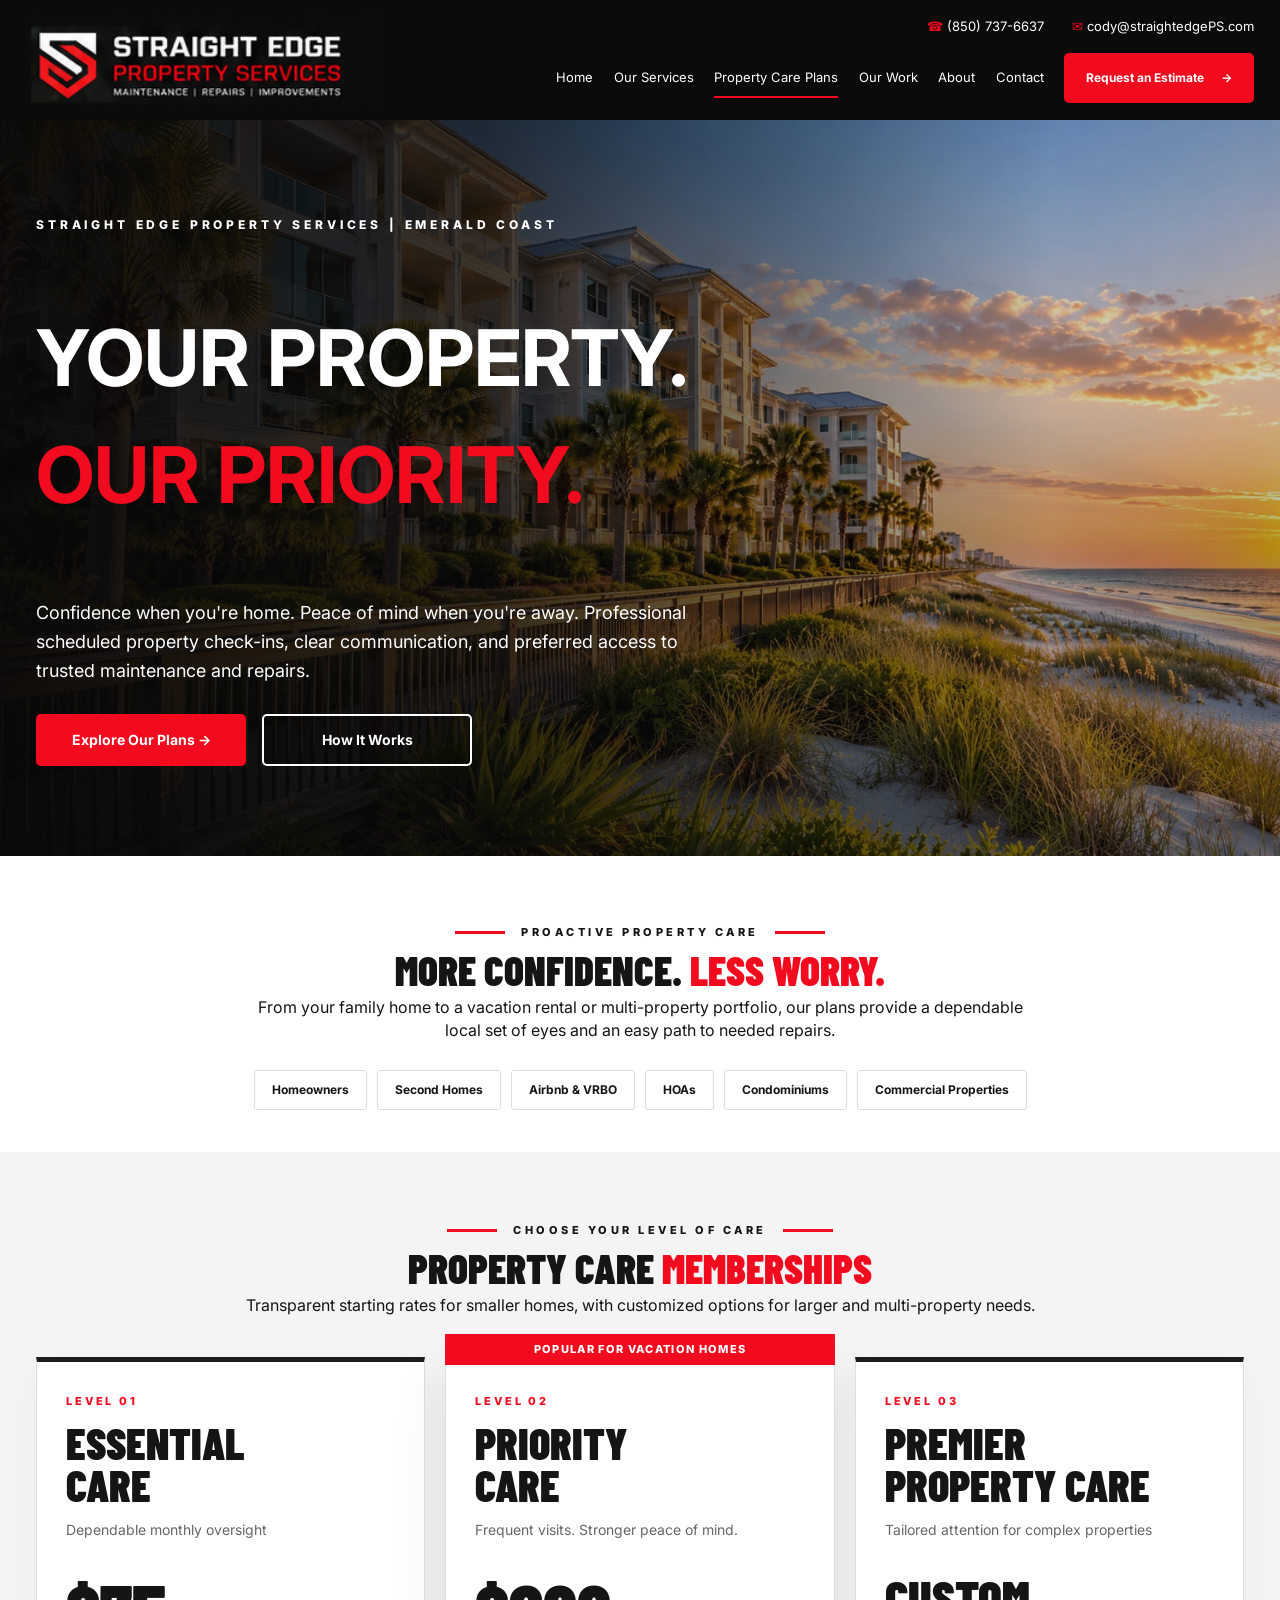
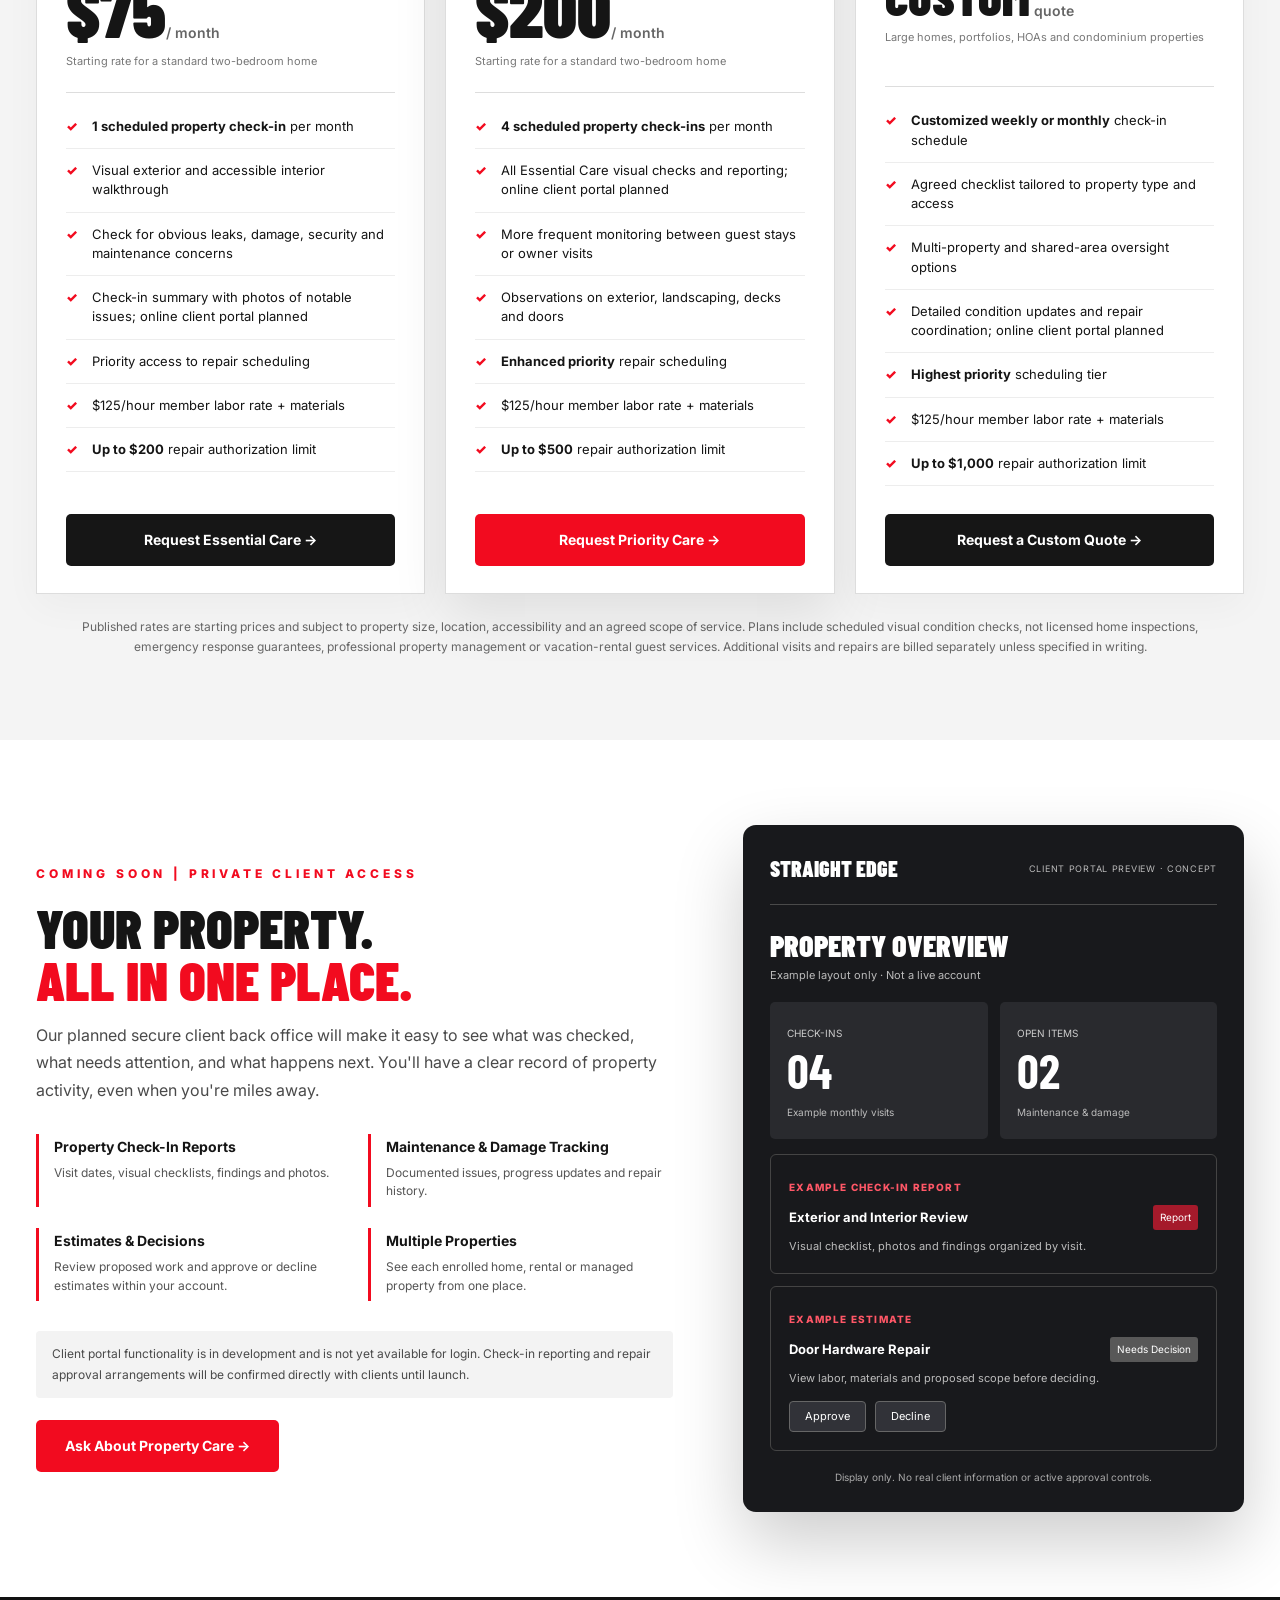
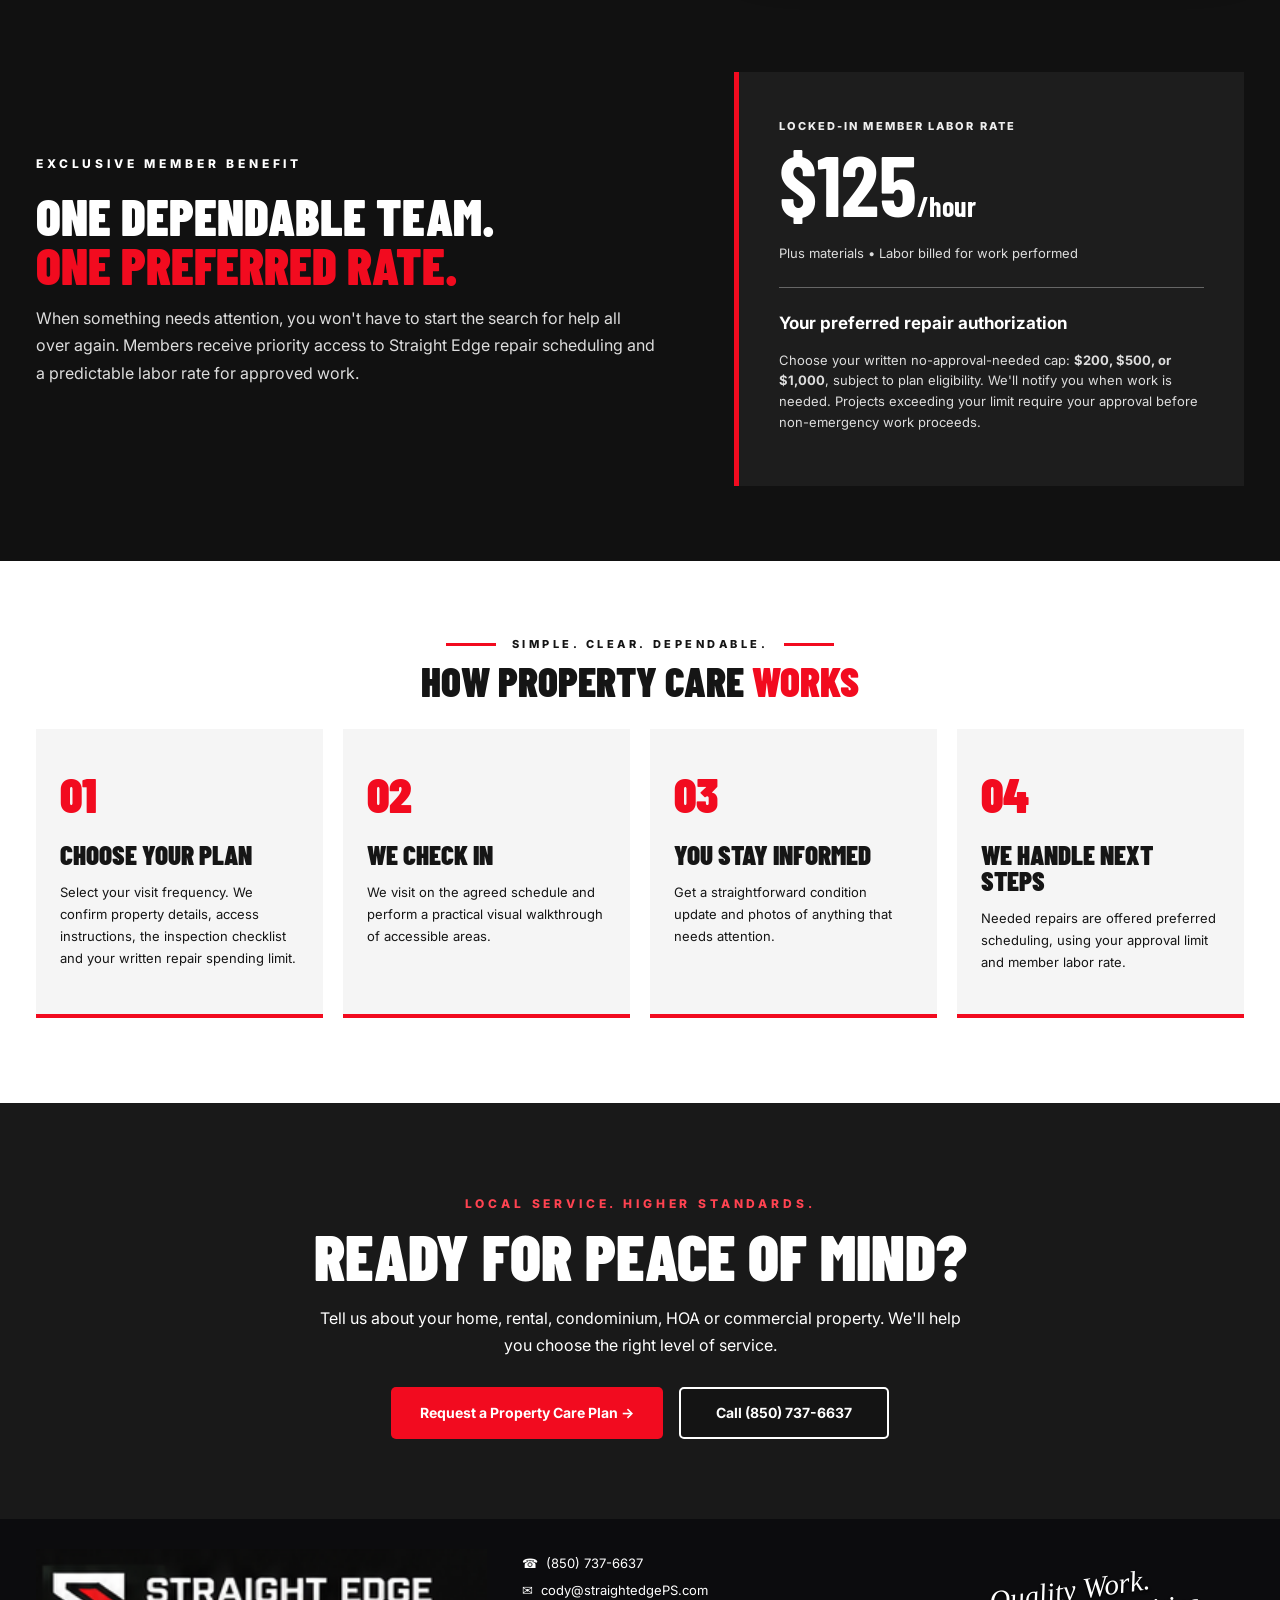
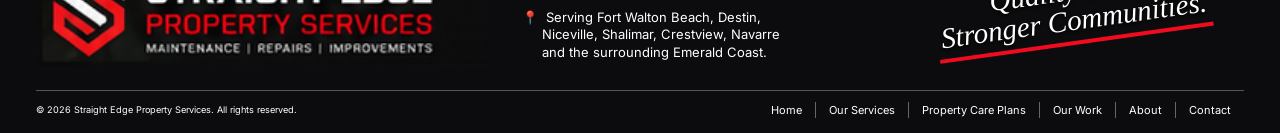
==== commit e0bef1d6: "Update Straight Edge contact email to cody@straightedgePS.com" ====
--- a/property-care-plans.html
+++ b/property-care-plans.html
@@ -1,6 +1,6 @@
 <!doctype html>
 <html lang="en"><head><meta charset="utf-8"><meta name="viewport" content="width=device-width,initial-scale=1"><meta name="theme-color" content="#0b0b0c"><meta name="description" content="Straight Edge Property Services property care plans: monthly and weekly home watch visits, preferred repair scheduling and member labor rates on Florida's Emerald Coast."><title>Property Care Plans | Straight Edge Property Services</title><link rel="icon" href="/assets/favicon.png"><link rel="preconnect" href="https://fonts.googleapis.com"><link rel="preconnect" href="https://fonts.gstatic.com" crossorigin><link href="https://fonts.googleapis.com/css2?family=Barlow+Condensed:wght@600;700;800;900&family=Inter:wght@400;500;600;700;800&display=swap" rel="stylesheet"><link rel="stylesheet" href="/styles.css"><link rel="stylesheet" href="/property-care.css"></head>
-<body><a class="skip" href="#main">Skip to content</a><header class="site-header"><div class="header-container"><a class="logo-link" href="/" aria-label="Straight Edge Property Services home"><img src="/assets/straightedge-logo-header.png" alt="Straight Edge Property Services. Maintenance, Repairs, Improvements" width="490" height="114"></a><div class="header-right"><div class="contact-strip"><a href="tel:+18507376637">☎ <span>(850) 737-6637</span></a><a href="mailto:straightedge318@gmail.com">✉ <span>straightedge318@gmail.com</span></a></div><nav id="nav" aria-label="Main navigation"><a href="/">Home</a><a href="/#services">Our Services</a><a href="/property-care-plans.html" class="active" aria-current="page">Property Care Plans</a><a href="/#our-work">Our Work</a><a href="/#about">About</a><a href="/#contact">Contact</a><a class="btn btn-red nav-cta" href="/#estimate">Request an Estimate <span aria-hidden="true">→</span></a></nav></div><button class="menu-toggle" aria-controls="nav" aria-expanded="false" aria-label="Toggle navigation"><span></span><span></span><span></span></button></div></header>
+<body><a class="skip" href="#main">Skip to content</a><header class="site-header"><div class="header-container"><a class="logo-link" href="/" aria-label="Straight Edge Property Services home"><img src="/assets/straightedge-logo-header.png" alt="Straight Edge Property Services. Maintenance, Repairs, Improvements" width="490" height="114"></a><div class="header-right"><div class="contact-strip"><a href="tel:+18507376637">☎ <span>(850) 737-6637</span></a><a href="mailto:cody@straightedgePS.com">✉ <span>cody@straightedgePS.com</span></a></div><nav id="nav" aria-label="Main navigation"><a href="/">Home</a><a href="/#services">Our Services</a><a href="/property-care-plans.html" class="active" aria-current="page">Property Care Plans</a><a href="/#our-work">Our Work</a><a href="/#about">About</a><a href="/#contact">Contact</a><a class="btn btn-red nav-cta" href="/#estimate">Request an Estimate <span aria-hidden="true">→</span></a></nav></div><button class="menu-toggle" aria-controls="nav" aria-expanded="false" aria-label="Toggle navigation"><span></span><span></span><span></span></button></div></header>
 <main id="main">
 <section class="plans-hero"><div class="plans-hero-overlay"></div><div class="container plans-hero-inner"><p class="eyebrow">STRAIGHT EDGE PROPERTY SERVICES | EMERALD COAST</p><h1>YOUR PROPERTY.<br><span>OUR PRIORITY.</span></h1><p>Confidence when you're home. Peace of mind when you're away. Professional scheduled property check-ins, clear communication, and preferred access to trusted maintenance and repairs.</p><div class="actions"><a class="btn btn-red" href="#plans">Explore Our Plans →</a><a class="btn btn-outline" href="#how-it-works">How It Works</a></div></div></section>
 <section class="plans-intro section"><div class="container"><div class="section-heading"><p class="kicker">PROACTIVE PROPERTY CARE</p><h2>MORE CONFIDENCE. <span>LESS WORRY.</span></h2><p>From your family home to a vacation rental or multi-property portfolio, our plans provide a dependable local set of eyes and an easy path to needed repairs.</p></div><div class="plans-audience"><span>Homeowners</span><span>Second Homes</span><span>Airbnb &amp; VRBO</span><span>HOAs</span><span>Condominiums</span><span>Commercial Properties</span></div></div></section>
@@ -12,4 +12,4 @@
 <section id="client-portal" class="client-portal"><div class="container client-portal-layout"><div class="portal-story"><p class="eyebrow">COMING SOON | PRIVATE CLIENT ACCESS</p><h2>YOUR PROPERTY.<br><span>ALL IN ONE PLACE.</span></h2><p>Our planned secure client back office will make it easy to see what was checked, what needs attention, and what happens next. You'll have a clear record of property activity, even when you're miles away.</p><div class="portal-feature-grid"><div><b>Property Check-In Reports</b><p>Visit dates, visual checklists, findings and photos.</p></div><div><b>Maintenance &amp; Damage Tracking</b><p>Documented issues, progress updates and repair history.</p></div><div><b>Estimates &amp; Decisions</b><p>Review proposed work and approve or decline estimates within your account.</p></div><div><b>Multiple Properties</b><p>See each enrolled home, rental or managed property from one place.</p></div></div><p class="portal-availability">Client portal functionality is in development and is not yet available for login. Check-in reporting and repair approval arrangements will be confirmed directly with clients until launch.</p><a class="btn btn-red" href="/#estimate">Ask About Property Care →</a></div><div class="portal-preview" aria-label="Illustration of proposed client dashboard features"><div class="portal-preview-header"><span>STRAIGHT EDGE</span><small>CLIENT PORTAL PREVIEW · CONCEPT</small></div><div class="portal-preview-title"><h3>PROPERTY OVERVIEW</h3><p>Example layout only · Not a live account</p></div><div class="portal-metrics"><div><small>CHECK-INS</small><strong>04</strong><span>Example monthly visits</span></div><div><small>OPEN ITEMS</small><strong>02</strong><span>Maintenance &amp; damage</span></div></div><div class="portal-preview-card"><small>EXAMPLE CHECK-IN REPORT</small><div><b>Exterior and Interior Review</b><span class="portal-tag">Report</span></div><p>Visual checklist, photos and findings organized by visit.</p></div><div class="portal-preview-card"><small>EXAMPLE ESTIMATE</small><div><b>Door Hardware Repair</b><span class="portal-tag muted">Needs Decision</span></div><p>View labor, materials and proposed scope before deciding.</p><div class="portal-demo-actions"><span>Approve</span><span>Decline</span></div></div><p class="portal-concept-note">Display only. No real client information or active approval controls.</p></div></div></section><section class="plans-rate"><div class="container plans-rate-grid"><div><p class="eyebrow">EXCLUSIVE MEMBER BENEFIT</p><h2>ONE DEPENDABLE TEAM.<br><span>ONE PREFERRED RATE.</span></h2><p>When something needs attention, you won't have to start the search for help all over again. Members receive priority access to Straight Edge repair scheduling and a predictable labor rate for approved work.</p></div><div class="rate-panel"><small>LOCKED-IN MEMBER LABOR RATE</small><strong>$125<span>/hour</span></strong><p>Plus materials • Labor billed for work performed</p><div class="rate-line"></div><b>Your preferred repair authorization</b><p>Choose your written no-approval-needed cap: <b>$200, $500, or $1,000</b>, subject to plan eligibility. We'll notify you when work is needed. Projects exceeding your limit require your approval before non-emergency work proceeds.</p></div></div></section>
 <section id="how-it-works" class="plans-process section"><div class="container"><div class="section-heading"><p class="kicker">SIMPLE. CLEAR. DEPENDABLE.</p><h2>HOW PROPERTY CARE <span>WORKS</span></h2></div><div class="process-grid"><div><span>01</span><h3>CHOOSE YOUR PLAN</h3><p>Select your visit frequency. We confirm property details, access instructions, the inspection checklist and your written repair spending limit.</p></div><div><span>02</span><h3>WE CHECK IN</h3><p>We visit on the agreed schedule and perform a practical visual walkthrough of accessible areas.</p></div><div><span>03</span><h3>YOU STAY INFORMED</h3><p>Get a straightforward condition update and photos of anything that needs attention.</p></div><div><span>04</span><h3>WE HANDLE NEXT STEPS</h3><p>Needed repairs are offered preferred scheduling, using your approval limit and member labor rate.</p></div></div></div></section>
 <section class="plans-bottom"><div class="container"><p class="kicker">LOCAL SERVICE. HIGHER STANDARDS.</p><h2>READY FOR PEACE OF MIND?</h2><p>Tell us about your home, rental, condominium, HOA or commercial property. We'll help you choose the right level of service.</p><div class="actions"><a class="btn btn-red" href="/#estimate">Request a Property Care Plan →</a><a class="btn btn-outline" href="tel:+18507376637">Call (850) 737-6637</a></div></div></section>
-</main><footer id="contact" class="footer"><div class="container footer-main"><a href="/" class="footer-brand"><img src="/assets/straightedge-logo-header.png" width="420" height="98" alt="Straight Edge Property Services"></a><div class="footer-contact"><a href="tel:+18507376637">☎ &nbsp;(850) 737-6637</a><a href="mailto:straightedge318@gmail.com">✉ &nbsp;straightedge318@gmail.com</a><p>📍 &nbsp;Serving Fort Walton Beach, Destin,<br> &nbsp;&nbsp;&nbsp;&nbsp;&nbsp;Niceville, Shalimar, Crestview, Navarre<br> &nbsp;&nbsp;&nbsp;&nbsp;&nbsp;and the surrounding Emerald Coast.</p></div><div class="footer-signoff">Quality Work.<br>Stronger Communities.</div></div><div class="container footer-bottom"><small>© <span id="year">2026</span> Straight Edge Property Services. All rights reserved.</small><div><a href="/">Home</a><a href="/#services">Our Services</a><a href="/property-care-plans.html">Property Care Plans</a><a href="/#our-work">Our Work</a><a href="/#about">About</a><a href="/#contact">Contact</a></div></div></footer><script src="/script.js" defer></script></body></html>+</main><footer id="contact" class="footer"><div class="container footer-main"><a href="/" class="footer-brand"><img src="/assets/straightedge-logo-header.png" width="420" height="98" alt="Straight Edge Property Services"></a><div class="footer-contact"><a href="tel:+18507376637">☎ &nbsp;(850) 737-6637</a><a href="mailto:cody@straightedgePS.com">✉ &nbsp;cody@straightedgePS.com</a><p>📍 &nbsp;Serving Fort Walton Beach, Destin,<br> &nbsp;&nbsp;&nbsp;&nbsp;&nbsp;Niceville, Shalimar, Crestview, Navarre<br> &nbsp;&nbsp;&nbsp;&nbsp;&nbsp;and the surrounding Emerald Coast.</p></div><div class="footer-signoff">Quality Work.<br>Stronger Communities.</div></div><div class="container footer-bottom"><small>© <span id="year">2026</span> Straight Edge Property Services. All rights reserved.</small><div><a href="/">Home</a><a href="/#services">Our Services</a><a href="/property-care-plans.html">Property Care Plans</a><a href="/#our-work">Our Work</a><a href="/#about">About</a><a href="/#contact">Contact</a></div></div></footer><script src="/script.js" defer></script></body></html>
--- a/property-care.css
+++ b/property-care.css
@@ -1 +1,3 @@
-.plans-hero{position:relative;min-height:530px;color:#fff;background:#101113 url('/assets/property-care.webp') center 54%/cover no-repeat}.plans-hero-overlay{position:absolute;inset:0;background:linear-gradient(90deg,#080808f5 0%,#080808c9 38%,#08080830 82%),linear-gradient(0deg,#0808086e,transparent 60%)}.plans-hero-inner{position:relative;padding-top:96px;padding-bottom:90px}.plans-hero h1{font-size:clamp(55px,6.1vw,96px);max-width:790px}.plans-hero h1 span,.plans-rate h2 span{color:var(--red)}.plans-hero-inner>p:not(.eyebrow){max-width:690px;font-size:18px;line-height:1.62;margin:25px 0 29px}.plans-hero .actions{flex-wrap:wrap}.plans-intro{padding:68px 0 42px}.plans-intro .section-heading>p:last-child{max-width:780px}.plans-audience{display:flex;gap:10px;flex-wrap:wrap;justify-content:center}.plans-audience span{border:1px solid #ddd;padding:10px 17px;border-radius:3px;font-size:12px;font-weight:700}.plans-price-section{background:#f4f4f4;padding:70px 0 82px}.plans-price-section .section-heading{margin-bottom:40px}.plans-grid{display:grid;grid-template-columns:repeat(3,minmax(0,1fr));gap:20px;align-items:stretch}.plan-card{position:relative;background:white;border:1px solid #ddd;border-top:5px solid #1d1d1d;display:flex;flex-direction:column;padding:31px 29px 27px;box-shadow:0 12px 36px #00000009}.plan-featured{border-top-color:var(--red);box-shadow:0 20px 52px #00000018}.popular{position:absolute;top:-28px;left:-1px;right:-1px;padding:7px;background:var(--red);color:white;text-align:center;font-size:11px;letter-spacing:.12em;font-weight:800}.plan-label{font-size:11px;font-weight:800;letter-spacing:.26em;color:var(--red);margin:0 0 12px}.plan-top h3{font-size:44px;line-height:.96}.plan-top>p:last-child{font-size:14px;color:#666;margin:13px 0 12px}.plan-price{padding:20px 0 22px;border-bottom:1px solid #ddd;min-height:135px}.plan-price strong{font-family:'Barlow Condensed',sans-serif;font-weight:900;font-size:74px;line-height:1}.plan-price span{font-size:14px;color:#666;font-weight:600}.plan-price small{display:block;color:#777;font-size:11px;margin-top:7px}.plan-price .custom-price{font-size:49px}.plan-card ul{list-style:none;padding:12px 0 12px;margin:0;flex:1}.plan-card li{border-bottom:1px solid #ededed;padding:12px 0 12px 26px;font-size:13px;line-height:1.48;position:relative}.plan-card li:before{content:'✓';position:absolute;left:0;top:12px;color:var(--red);font-weight:900}.plan-card .btn{width:100%;margin-top:16px}.btn-dark{background:#161616;color:#fff}.btn-dark:hover{background:#353535}.plans-disclaimer{max-width:1140px;margin:23px auto 0;color:#666;text-align:center;font-size:12px;line-height:1.7}.plans-rate{background:#111;color:white;padding:75px 0}.plans-rate-grid{display:grid;grid-template-columns:1fr .82fr;align-items:center;gap:75px}.plans-rate h2{font-size:clamp(43px,4vw,66px)}.plans-rate-grid>div:first-child>p:last-child{max-width:640px;color:#ddd;line-height:1.7}.rate-panel{padding:40px;background:#1d1d1d;border-left:5px solid var(--red)}.rate-panel>small{font-weight:800;letter-spacing:.19em;font-size:11px;color:#eee}.rate-panel>strong{font-family:'Barlow Condensed',sans-serif;display:block;font-size:86px;line-height:1.1}.rate-panel>strong span{font-size:28px}.rate-panel p{color:#ddd;line-height:1.6;font-size:13px}.rate-line{height:1px;background:#666;margin:23px 0}.rate-panel>b{font-size:17px}.plans-process{padding:75px 0 85px}.process-grid{display:grid;grid-template-columns:repeat(4,1fr);gap:20px}.process-grid>div{padding:28px 24px;background:#f5f5f5;border-bottom:4px solid var(--red)}.process-grid span{color:var(--red);font-family:'Barlow Condensed',sans-serif;font-weight:900;font-size:49px}.process-grid h3{font-size:27px;margin:12px 0}.process-grid p{font-size:13px;line-height:1.7}.plans-bottom{background:#191919;color:#fff;padding:80px 0;text-align:center}.plans-bottom .kicker{color:#ff4351}.plans-bottom h2{font-size:clamp(44px,5vw,72px)}.plans-bottom p:not(.kicker){max-width:670px;margin:18px auto 28px;line-height:1.7}.plans-bottom .actions{justify-content:center;flex-wrap:wrap}@media(max-width:1050px){.plans-grid{gap:12px}.plan-card{padding:25px 18px}.plan-top h3{font-size:37px}.plans-rate-grid{gap:35px}}@media(max-width:800px){.plans-grid{grid-template-columns:1fr;max-width:580px;margin:auto;gap:43px}.plan-card{padding:30px}.plans-price-section .section-heading{margin-bottom:56px}.plans-rate-grid{grid-template-columns:1fr}.process-grid{grid-template-columns:repeat(2,1fr)}.plans-hero-inner{padding-top:75px;padding-bottom:75px}}@media(max-width:520px){.plans-hero{background-position:62% center}.plans-hero-overlay{background:linear-gradient(90deg,#080808eb,#080808a6)}.plans-hero-inner{padding-top:64px;padding-bottom:65px}.plans-hero h1{font-size:55px}.plans-hero-inner>p:not(.eyebrow){font-size:15px}.plans-hero .actions{flex-direction:column;align-items:stretch}.plans-audience span{font-size:11px}.plans-price-section{padding:57px 0}.plan-card{padding:24px}.process-grid{grid-template-columns:1fr}.plans-rate{padding:55px 0}.rate-panel{padding:24px}.rate-panel>strong{font-size:72px}.plans-bottom{padding:65px 0}.plans-bottom .actions{flex-direction:column}.plans-intro{padding:52px 0 38px}}+.plans-hero{position:relative;min-height:530px;color:#fff;background:#101113 url('/assets/property-care.webp') center 54%/cover no-repeat}.plans-hero-overlay{position:absolute;inset:0;background:linear-gradient(90deg,#080808f5 0%,#080808c9 38%,#08080830 82%),linear-gradient(0deg,#0808086e,transparent 60%)}.plans-hero-inner{position:relative;padding-top:96px;padding-bottom:90px}.plans-hero h1{font-size:clamp(55px,6.1vw,96px);max-width:790px}.plans-hero h1 span,.plans-rate h2 span{color:var(--red)}.plans-hero-inner>p:not(.eyebrow){max-width:690px;font-size:18px;line-height:1.62;margin:25px 0 29px}.plans-hero .actions{flex-wrap:wrap}.plans-intro{padding:68px 0 42px}.plans-intro .section-heading>p:last-child{max-width:780px}.plans-audience{display:flex;gap:10px;flex-wrap:wrap;justify-content:center}.plans-audience span{border:1px solid #ddd;padding:10px 17px;border-radius:3px;font-size:12px;font-weight:700}.plans-price-section{background:#f4f4f4;padding:70px 0 82px}.plans-price-section .section-heading{margin-bottom:40px}.plans-grid{display:grid;grid-template-columns:repeat(3,minmax(0,1fr));gap:20px;align-items:stretch}.plan-card{position:relative;background:white;border:1px solid #ddd;border-top:5px solid #1d1d1d;display:flex;flex-direction:column;padding:31px 29px 27px;box-shadow:0 12px 36px #00000009}.plan-featured{border-top-color:var(--red);box-shadow:0 20px 52px #00000018}.popular{position:absolute;top:-28px;left:-1px;right:-1px;padding:7px;background:var(--red);color:white;text-align:center;font-size:11px;letter-spacing:.12em;font-weight:800}.plan-label{font-size:11px;font-weight:800;letter-spacing:.26em;color:var(--red);margin:0 0 12px}.plan-top h3{font-size:44px;line-height:.96}.plan-top>p:last-child{font-size:14px;color:#666;margin:13px 0 12px}.plan-price{padding:20px 0 22px;border-bottom:1px solid #ddd;min-height:135px}.plan-price strong{font-family:'Barlow Condensed',sans-serif;font-weight:900;font-size:74px;line-height:1}.plan-price span{font-size:14px;color:#666;font-weight:600}.plan-price small{display:block;color:#777;font-size:11px;margin-top:7px}.plan-price .custom-price{font-size:49px}.plan-card ul{list-style:none;padding:12px 0 12px;margin:0;flex:1}.plan-card li{border-bottom:1px solid #ededed;padding:12px 0 12px 26px;font-size:13px;line-height:1.48;position:relative}.plan-card li:before{content:'✓';position:absolute;left:0;top:12px;color:var(--red);font-weight:900}.plan-card .btn{width:100%;margin-top:16px}.btn-dark{background:#161616;color:#fff}.btn-dark:hover{background:#353535}.plans-disclaimer{max-width:1140px;margin:23px auto 0;color:#666;text-align:center;font-size:12px;line-height:1.7}.plans-rate{background:#111;color:white;padding:75px 0}.plans-rate-grid{display:grid;grid-template-columns:1fr .82fr;align-items:center;gap:75px}.plans-rate h2{font-size:clamp(43px,4vw,66px)}.plans-rate-grid>div:first-child>p:last-child{max-width:640px;color:#ddd;line-height:1.7}.rate-panel{padding:40px;background:#1d1d1d;border-left:5px solid var(--red)}.rate-panel>small{font-weight:800;letter-spacing:.19em;font-size:11px;color:#eee}.rate-panel>strong{font-family:'Barlow Condensed',sans-serif;display:block;font-size:86px;line-height:1.1}.rate-panel>strong span{font-size:28px}.rate-panel p{color:#ddd;line-height:1.6;font-size:13px}.rate-line{height:1px;background:#666;margin:23px 0}.rate-panel>b{font-size:17px}.plans-process{padding:75px 0 85px}.process-grid{display:grid;grid-template-columns:repeat(4,1fr);gap:20px}.process-grid>div{padding:28px 24px;background:#f5f5f5;border-bottom:4px solid var(--red)}.process-grid span{color:var(--red);font-family:'Barlow Condensed',sans-serif;font-weight:900;font-size:49px}.process-grid h3{font-size:27px;margin:12px 0}.process-grid p{font-size:13px;line-height:1.7}.plans-bottom{background:#191919;color:#fff;padding:80px 0;text-align:center}.plans-bottom .kicker{color:#ff4351}.plans-bottom h2{font-size:clamp(44px,5vw,72px)}.plans-bottom p:not(.kicker){max-width:670px;margin:18px auto 28px;line-height:1.7}.plans-bottom .actions{justify-content:center;flex-wrap:wrap}@media(max-width:1050px){.plans-grid{gap:12px}.plan-card{padding:25px 18px}.plan-top h3{font-size:37px}.plans-rate-grid{gap:35px}}@media(max-width:800px){.plans-grid{grid-template-columns:1fr;max-width:580px;margin:auto;gap:43px}.plan-card{padding:30px}.plans-price-section .section-heading{margin-bottom:56px}.plans-rate-grid{grid-template-columns:1fr}.process-grid{grid-template-columns:repeat(2,1fr)}.plans-hero-inner{padding-top:75px;padding-bottom:75px}}@media(max-width:520px){.plans-hero{background-position:62% center}.plans-hero-overlay{background:linear-gradient(90deg,#080808eb,#080808a6)}.plans-hero-inner{padding-top:64px;padding-bottom:65px}.plans-hero h1{font-size:55px}.plans-hero-inner>p:not(.eyebrow){font-size:15px}.plans-hero .actions{flex-direction:column;align-items:stretch}.plans-audience span{font-size:11px}.plans-price-section{padding:57px 0}.plan-card{padding:24px}.process-grid{grid-template-columns:1fr}.plans-rate{padding:55px 0}.rate-panel{padding:24px}.rate-panel>strong{font-size:72px}.plans-bottom{padding:65px 0}.plans-bottom .actions{flex-direction:column}.plans-intro{padding:52px 0 38px}}
+/* Planned client back-office feature */
+.client-portal{background:#fff;padding:85px 0}.client-portal-layout{display:grid;grid-template-columns:1.12fr .88fr;gap:70px;align-items:center}.portal-story>.eyebrow{color:var(--red)}.portal-story h2{font-size:clamp(43px,4.3vw,68px)}.portal-story h2 span{color:var(--red)}.portal-story>p:not(.eyebrow){line-height:1.7;max-width:670px;color:#4a4a4a}.portal-feature-grid{display:grid;grid-template-columns:1fr 1fr;gap:21px 26px;margin:30px 0}.portal-feature-grid>div{border-left:3px solid var(--red);padding-left:15px}.portal-feature-grid b{font-size:14px}.portal-feature-grid p{font-size:12px;line-height:1.55;margin:6px 0;color:#555}.portal-story .portal-availability{font-size:12px;background:#f3f3f3;padding:13px 16px;border-radius:4px;margin:22px 0}.portal-preview{background:#18191c;color:white;border-radius:13px;padding:27px;box-shadow:0 30px 70px #0003}.portal-preview-header{display:flex;justify-content:space-between;gap:10px;align-items:center;border-bottom:1px solid #4a4a4a;padding-bottom:19px}.portal-preview-header span{font-family:'Barlow Condensed',sans-serif;font-weight:900;font-size:22px}.portal-preview-header small{font-size:9px;letter-spacing:.08em;color:#bbb}.portal-preview-title{padding:26px 0 12px}.portal-preview-title h3{font-size:30px}.portal-preview-title p{font-size:11px;color:#bbb;margin:7px 0}.portal-metrics{display:grid;grid-template-columns:1fr 1fr;gap:12px;margin-bottom:15px}.portal-metrics>div{background:#292a2e;border-radius:5px;padding:17px}.portal-metrics small{font-size:10px;color:#ccc}.portal-metrics strong{display:block;color:#fff;font-family:'Barlow Condensed',sans-serif;font-size:48px;line-height:1.15}.portal-metrics span{font-size:10px;color:#bbb}.portal-preview-card{border:1px solid #444;border-radius:6px;padding:18px;margin-top:12px}.portal-preview-card>small{color:#ff5767;font-weight:800;font-size:10px;letter-spacing:.12em}.portal-preview-card>div:not(.portal-demo-actions){display:flex;justify-content:space-between;gap:9px;align-items:center;margin-top:8px}.portal-preview-card b{font-size:13px}.portal-preview-card p{font-size:11px;color:#bdbdbd;margin:8px 0 0}.portal-tag{padding:5px 7px;border-radius:3px;background:#a51a2b;font-size:10px;white-space:nowrap}.portal-tag.muted{background:#585858}.portal-demo-actions{display:flex;gap:9px;margin-top:15px}.portal-demo-actions span{background:#313238;border:1px solid #666;border-radius:4px;padding:6px 15px;font-size:11px}.portal-concept-note{font-size:10px;color:#aaa;text-align:center;margin:19px 0 0}@media(max-width:950px){.client-portal-layout{grid-template-columns:1fr;gap:36px}.portal-preview{max-width:660px;width:100%;margin:auto}}@media(max-width:520px){.client-portal{padding:55px 0}.portal-feature-grid{grid-template-columns:1fr}.portal-preview{padding:17px}.portal-preview-header{flex-wrap:wrap}.portal-preview-card>div:not(.portal-demo-actions){align-items:flex-start;flex-direction:column}}
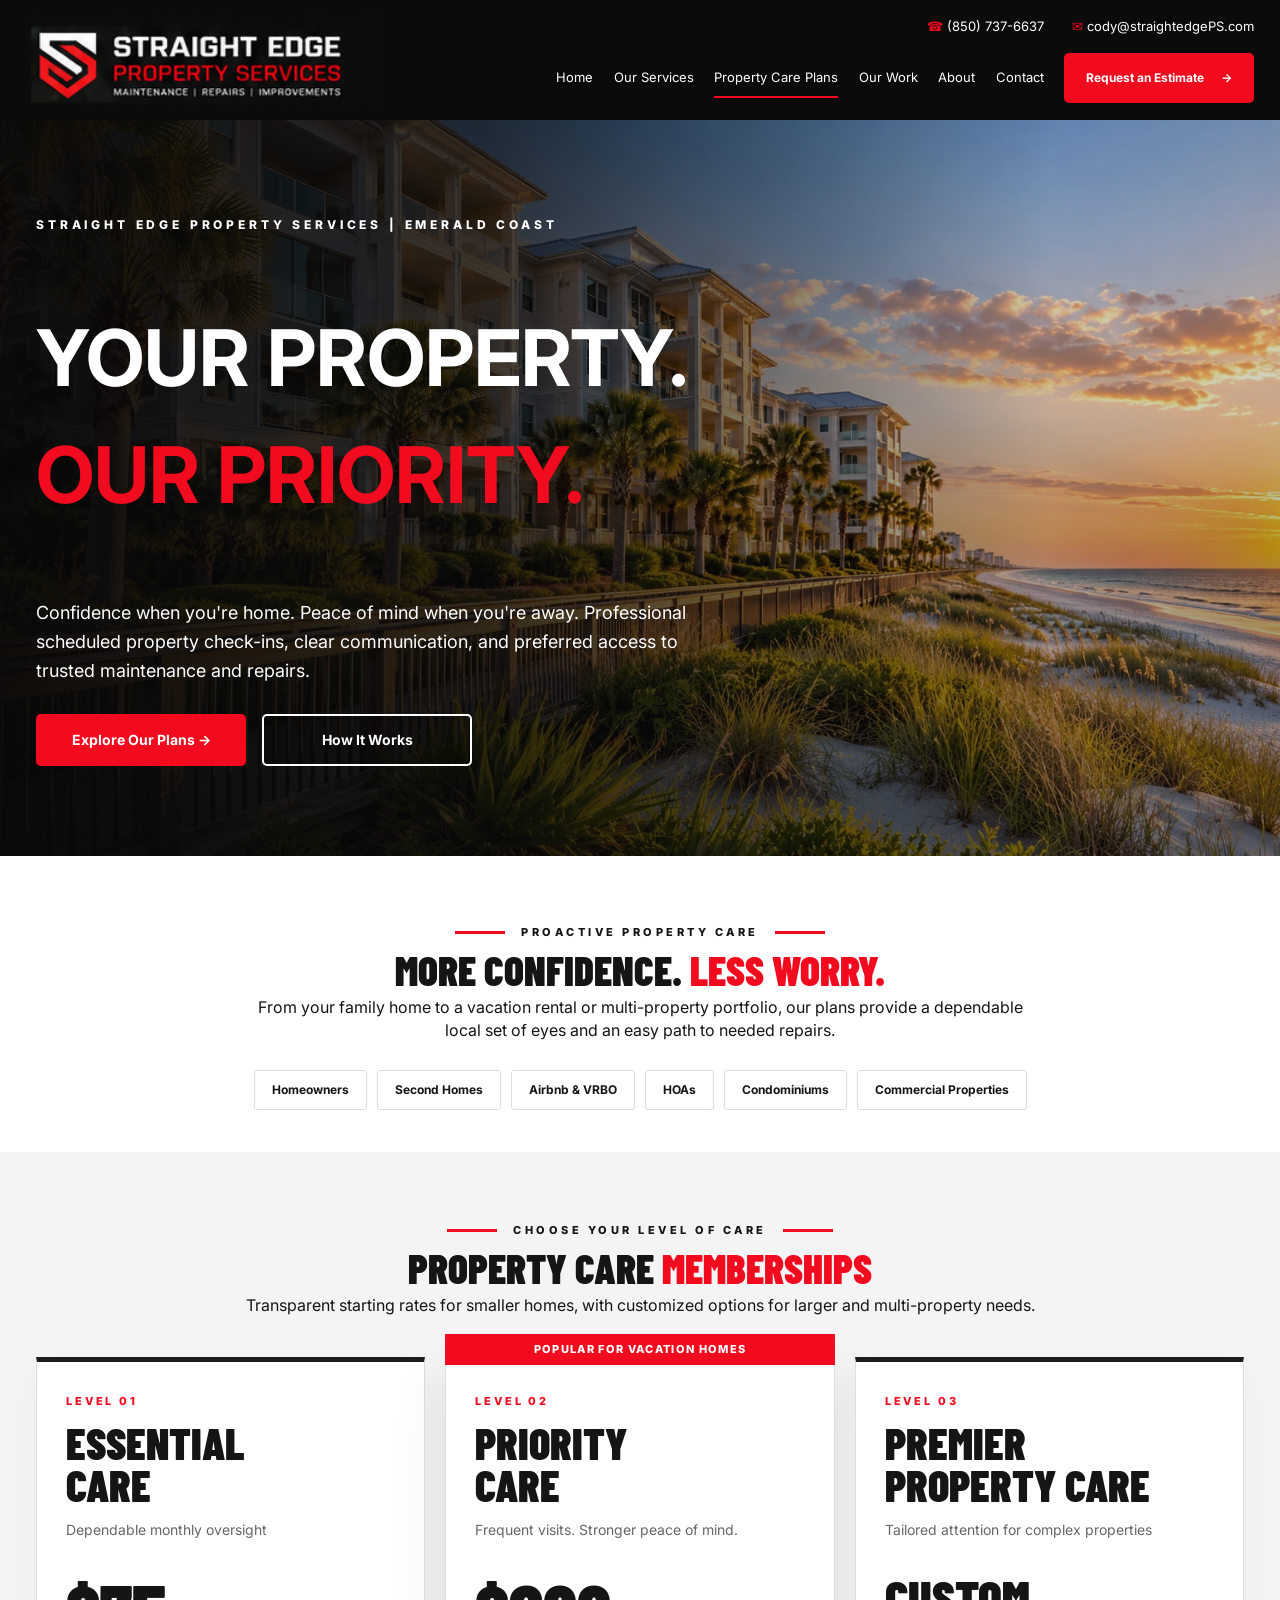
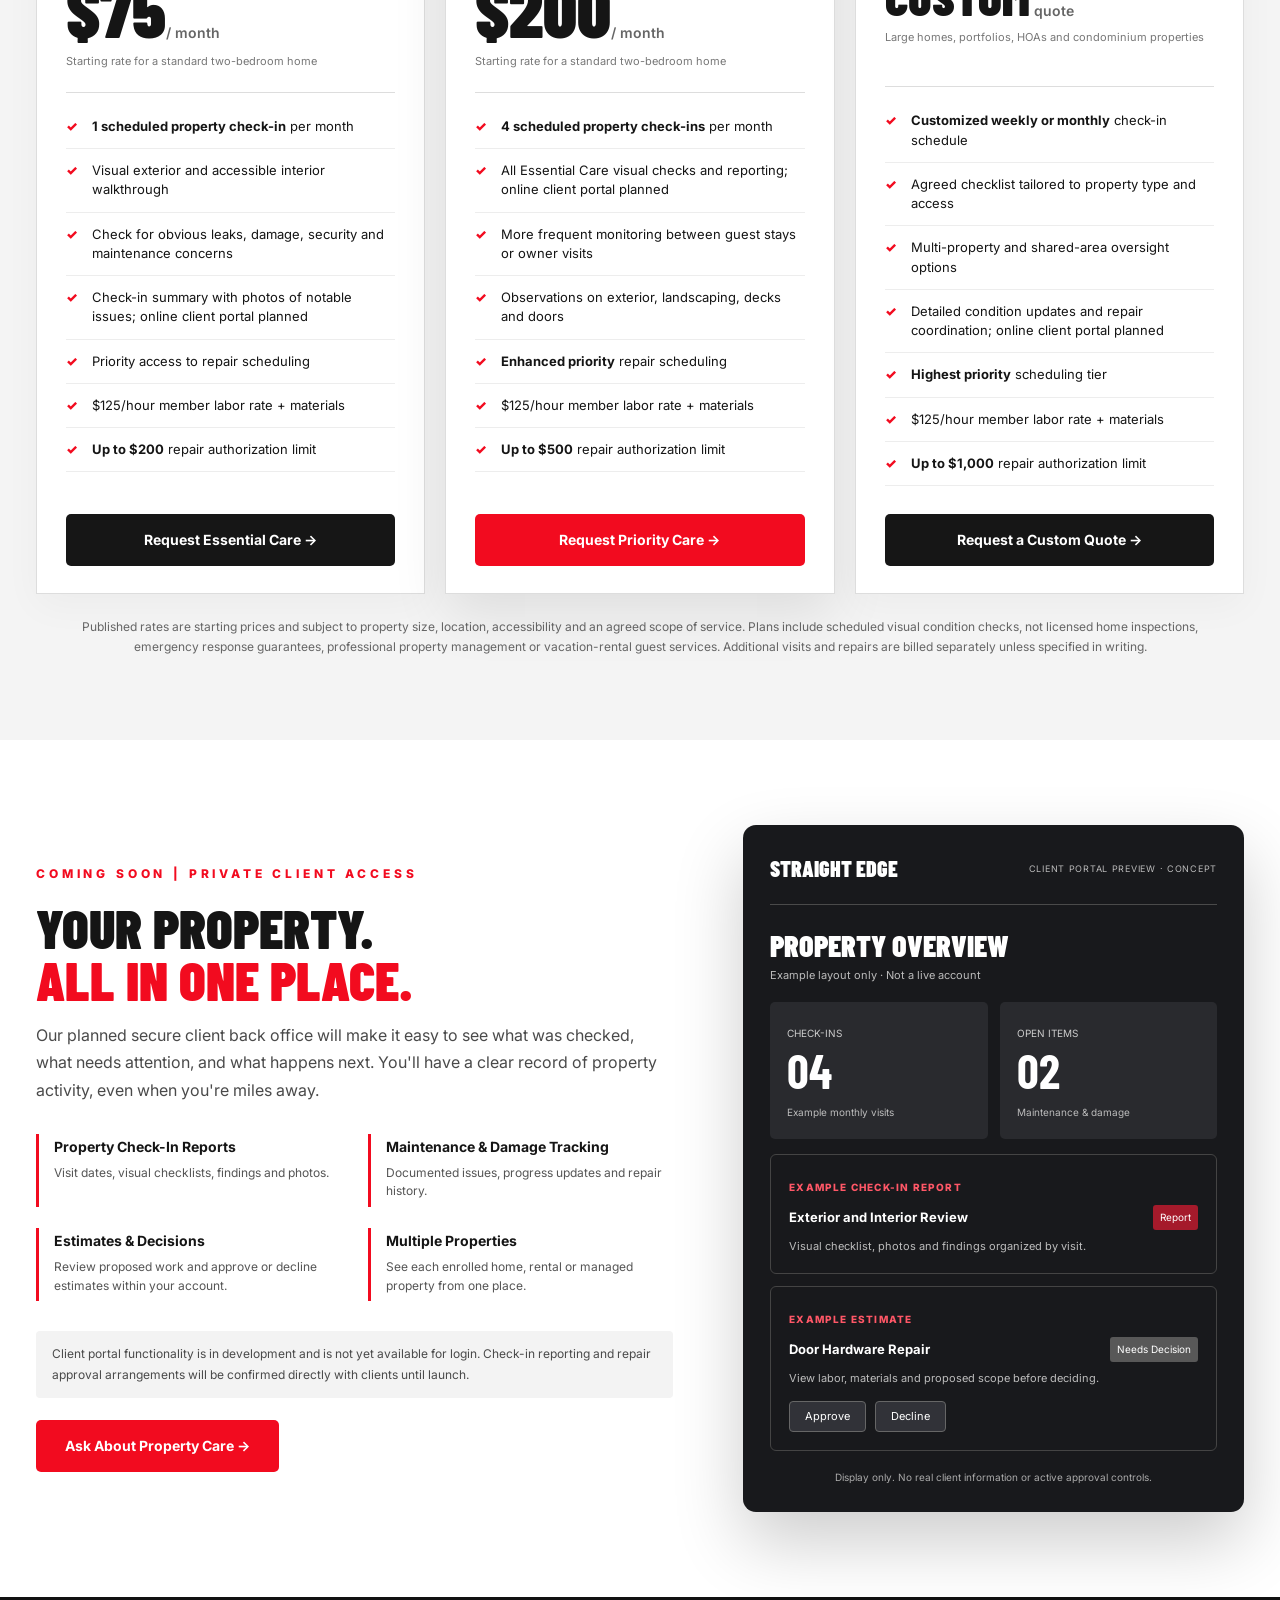
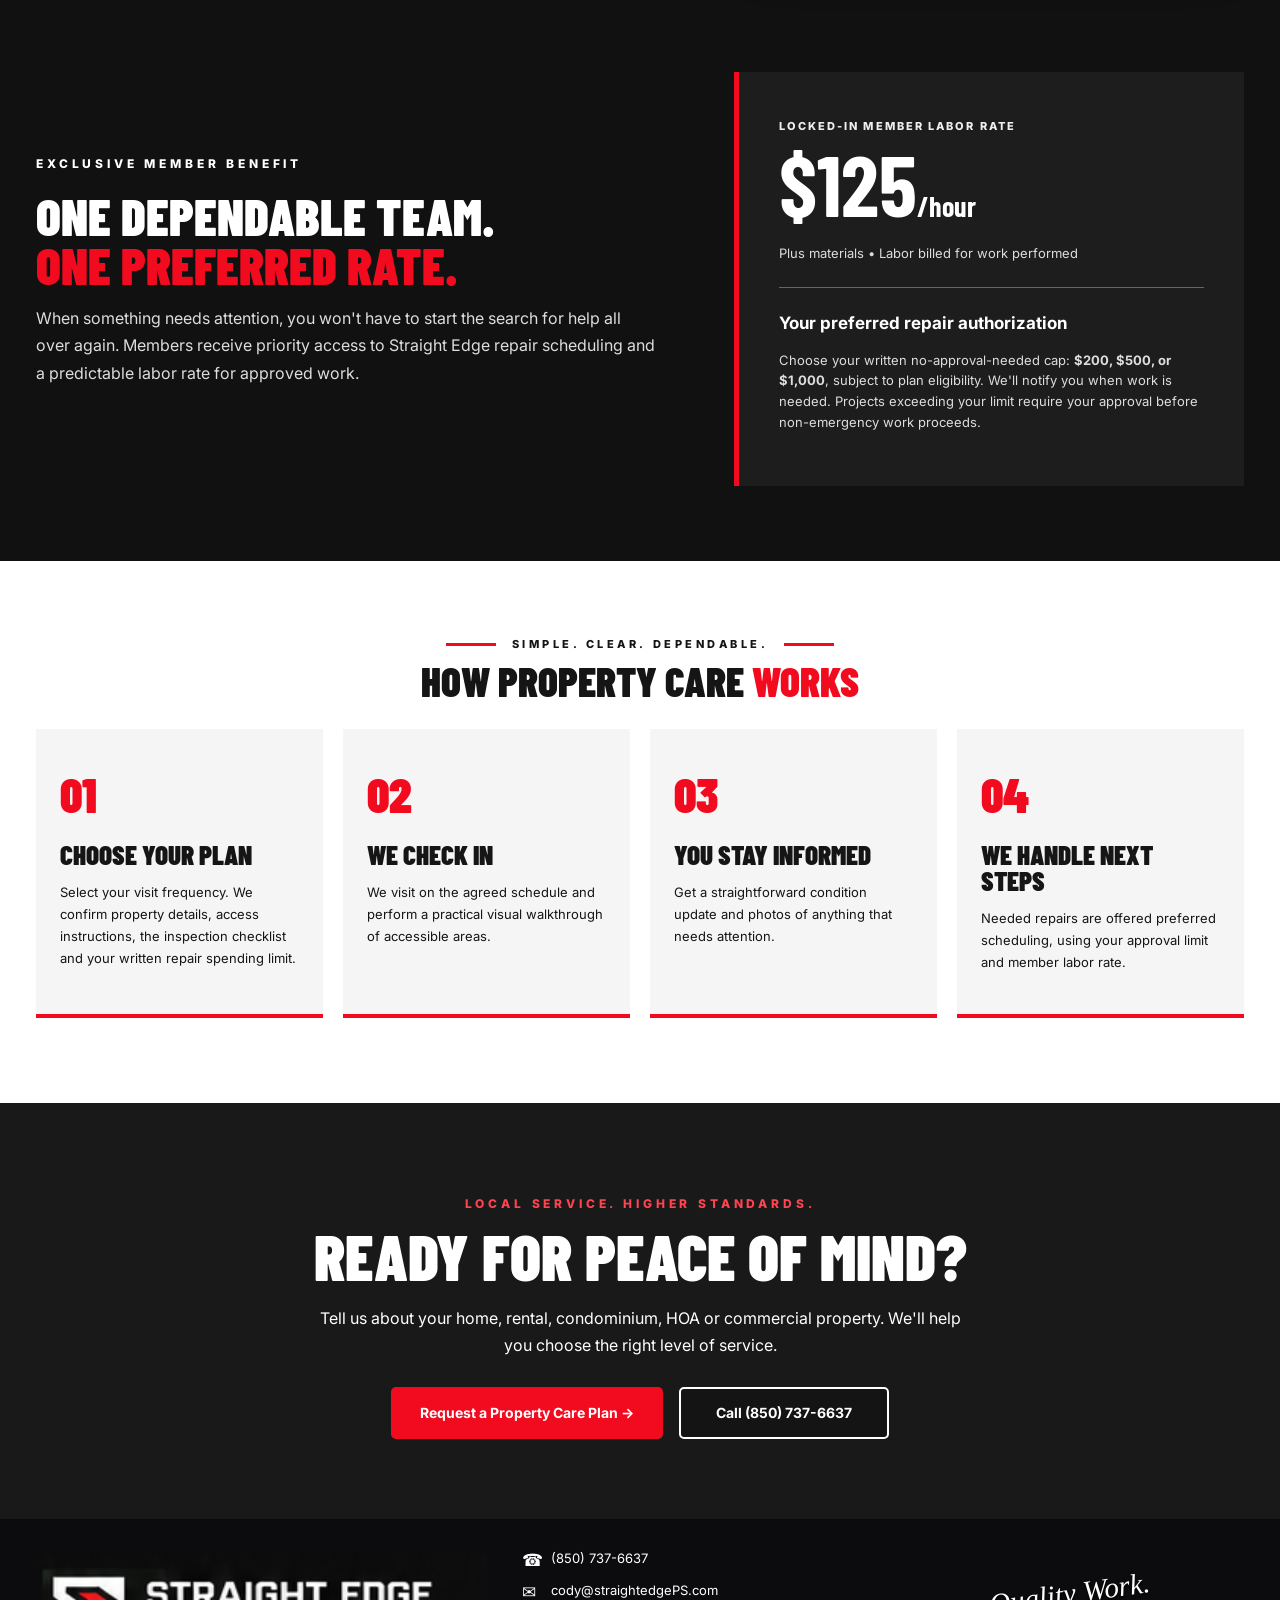
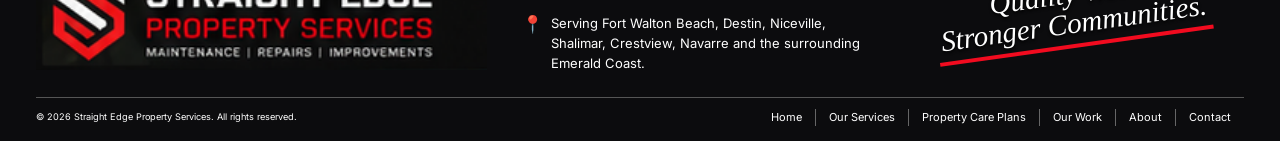
==== commit cdace799: "Polish mobile footer and homepage hero icon rendering" ====
--- a/property-care-plans.html
+++ b/property-care-plans.html
@@ -12,4 +12,4 @@
 <section id="client-portal" class="client-portal"><div class="container client-portal-layout"><div class="portal-story"><p class="eyebrow">COMING SOON | PRIVATE CLIENT ACCESS</p><h2>YOUR PROPERTY.<br><span>ALL IN ONE PLACE.</span></h2><p>Our planned secure client back office will make it easy to see what was checked, what needs attention, and what happens next. You'll have a clear record of property activity, even when you're miles away.</p><div class="portal-feature-grid"><div><b>Property Check-In Reports</b><p>Visit dates, visual checklists, findings and photos.</p></div><div><b>Maintenance &amp; Damage Tracking</b><p>Documented issues, progress updates and repair history.</p></div><div><b>Estimates &amp; Decisions</b><p>Review proposed work and approve or decline estimates within your account.</p></div><div><b>Multiple Properties</b><p>See each enrolled home, rental or managed property from one place.</p></div></div><p class="portal-availability">Client portal functionality is in development and is not yet available for login. Check-in reporting and repair approval arrangements will be confirmed directly with clients until launch.</p><a class="btn btn-red" href="/#estimate">Ask About Property Care →</a></div><div class="portal-preview" aria-label="Illustration of proposed client dashboard features"><div class="portal-preview-header"><span>STRAIGHT EDGE</span><small>CLIENT PORTAL PREVIEW · CONCEPT</small></div><div class="portal-preview-title"><h3>PROPERTY OVERVIEW</h3><p>Example layout only · Not a live account</p></div><div class="portal-metrics"><div><small>CHECK-INS</small><strong>04</strong><span>Example monthly visits</span></div><div><small>OPEN ITEMS</small><strong>02</strong><span>Maintenance &amp; damage</span></div></div><div class="portal-preview-card"><small>EXAMPLE CHECK-IN REPORT</small><div><b>Exterior and Interior Review</b><span class="portal-tag">Report</span></div><p>Visual checklist, photos and findings organized by visit.</p></div><div class="portal-preview-card"><small>EXAMPLE ESTIMATE</small><div><b>Door Hardware Repair</b><span class="portal-tag muted">Needs Decision</span></div><p>View labor, materials and proposed scope before deciding.</p><div class="portal-demo-actions"><span>Approve</span><span>Decline</span></div></div><p class="portal-concept-note">Display only. No real client information or active approval controls.</p></div></div></section><section class="plans-rate"><div class="container plans-rate-grid"><div><p class="eyebrow">EXCLUSIVE MEMBER BENEFIT</p><h2>ONE DEPENDABLE TEAM.<br><span>ONE PREFERRED RATE.</span></h2><p>When something needs attention, you won't have to start the search for help all over again. Members receive priority access to Straight Edge repair scheduling and a predictable labor rate for approved work.</p></div><div class="rate-panel"><small>LOCKED-IN MEMBER LABOR RATE</small><strong>$125<span>/hour</span></strong><p>Plus materials • Labor billed for work performed</p><div class="rate-line"></div><b>Your preferred repair authorization</b><p>Choose your written no-approval-needed cap: <b>$200, $500, or $1,000</b>, subject to plan eligibility. We'll notify you when work is needed. Projects exceeding your limit require your approval before non-emergency work proceeds.</p></div></div></section>
 <section id="how-it-works" class="plans-process section"><div class="container"><div class="section-heading"><p class="kicker">SIMPLE. CLEAR. DEPENDABLE.</p><h2>HOW PROPERTY CARE <span>WORKS</span></h2></div><div class="process-grid"><div><span>01</span><h3>CHOOSE YOUR PLAN</h3><p>Select your visit frequency. We confirm property details, access instructions, the inspection checklist and your written repair spending limit.</p></div><div><span>02</span><h3>WE CHECK IN</h3><p>We visit on the agreed schedule and perform a practical visual walkthrough of accessible areas.</p></div><div><span>03</span><h3>YOU STAY INFORMED</h3><p>Get a straightforward condition update and photos of anything that needs attention.</p></div><div><span>04</span><h3>WE HANDLE NEXT STEPS</h3><p>Needed repairs are offered preferred scheduling, using your approval limit and member labor rate.</p></div></div></div></section>
 <section class="plans-bottom"><div class="container"><p class="kicker">LOCAL SERVICE. HIGHER STANDARDS.</p><h2>READY FOR PEACE OF MIND?</h2><p>Tell us about your home, rental, condominium, HOA or commercial property. We'll help you choose the right level of service.</p><div class="actions"><a class="btn btn-red" href="/#estimate">Request a Property Care Plan →</a><a class="btn btn-outline" href="tel:+18507376637">Call (850) 737-6637</a></div></div></section>
-</main><footer id="contact" class="footer"><div class="container footer-main"><a href="/" class="footer-brand"><img src="/assets/straightedge-logo-header.png" width="420" height="98" alt="Straight Edge Property Services"></a><div class="footer-contact"><a href="tel:+18507376637">☎ &nbsp;(850) 737-6637</a><a href="mailto:cody@straightedgePS.com">✉ &nbsp;cody@straightedgePS.com</a><p>📍 &nbsp;Serving Fort Walton Beach, Destin,<br> &nbsp;&nbsp;&nbsp;&nbsp;&nbsp;Niceville, Shalimar, Crestview, Navarre<br> &nbsp;&nbsp;&nbsp;&nbsp;&nbsp;and the surrounding Emerald Coast.</p></div><div class="footer-signoff">Quality Work.<br>Stronger Communities.</div></div><div class="container footer-bottom"><small>© <span id="year">2026</span> Straight Edge Property Services. All rights reserved.</small><div><a href="/">Home</a><a href="/#services">Our Services</a><a href="/property-care-plans.html">Property Care Plans</a><a href="/#our-work">Our Work</a><a href="/#about">About</a><a href="/#contact">Contact</a></div></div></footer><script src="/script.js" defer></script></body></html>+</main><footer id="contact" class="footer"><div class="container footer-main"><a href="/" class="footer-brand"><img src="/assets/straightedge-logo-header.png" width="420" height="98" alt="Straight Edge Property Services"></a><div class="footer-contact"><a class="contact-line" href="tel:+18507376637"><span class="contact-icon" aria-hidden="true">☎</span><span>(850) 737-6637</span></a><a class="contact-line" href="mailto:cody@straightedgePS.com"><span class="contact-icon" aria-hidden="true">✉</span><span>cody@straightedgePS.com</span></a><p class="contact-line service-area"><span class="contact-icon" aria-hidden="true">📍</span><span>Serving Fort Walton Beach, Destin, Niceville, Shalimar, Crestview, Navarre and the surrounding Emerald Coast.</span></p></div><div class="footer-signoff">Quality Work.<br>Stronger Communities.</div></div><div class="container footer-bottom"><small>© <span id="year">2026</span> Straight Edge Property Services. All rights reserved.</small><div><a href="/">Home</a><a href="/#services">Our Services</a><a href="/property-care-plans.html">Property Care Plans</a><a href="/#our-work">Our Work</a><a href="/#about">About</a><a href="/#contact">Contact</a></div></div></footer><script src="/script.js" defer></script></body></html>
--- a/styles.css
+++ b/styles.css
@@ -10,3 +10,43 @@
 .fields-two>label,.estimate-form,.form-intro{min-width:0}
 /* Match the approved desktop mockup's hero height and service-card gutters. */
 @media(min-width:1201px){.hero,.hero-content{min-height:750px}.hero-content{width:min(1440px,calc(100% - 108px))}.services{padding:22px 0 14px}.services .container{width:min(1440px,calc(100% - 48px))}.services .section-heading{margin-bottom:18px}.care,.care-photo{min-height:340px}}
+
+/* Mobile refinement: preserve the approved desktop design, resolve cramped hero CTAs and shared footer. */
+.footer-contact .contact-line{display:grid;grid-template-columns:20px minmax(0,1fr);gap:9px;align-items:start}
+.footer-contact .contact-icon{font-size:17px;line-height:1.4}
+.footer-contact .service-area{line-height:1.55}
+.footer-contact .contact-line>span:last-child{overflow-wrap:anywhere}
+.hero .value-symbol{height:42px;width:42px;margin:0 auto 8px;display:block;color:#fff}
+@media(max-width:720px){
+  .hero,.hero-content{min-height:0}
+  .hero-content{justify-content:flex-start;padding-top:52px;padding-bottom:32px}
+  .hero-copy{width:100%;min-width:0}
+  .hero .actions{display:grid;grid-template-columns:minmax(0,1fr);gap:12px;width:100%;max-width:390px}
+  .hero .actions .btn{width:100%;min-width:0;min-height:52px;padding:13px 18px}
+  .hero-bottom{width:100%;margin-top:64px}
+  .hero .value-symbol{width:34px;height:34px;margin-bottom:10px}
+  .values{grid-template-columns:repeat(4,minmax(0,1fr));gap:7px}
+  .values>div{min-width:0}
+  .values b{font-size:clamp(10px,2.8vw,12px);line-height:1.3}
+  .why-row{grid-template-columns:minmax(0,1fr)}
+  .why-values{grid-template-columns:repeat(4,minmax(0,1fr))}
+  .why-values>div{min-width:0}
+  .why-values b{overflow-wrap:anywhere}
+  .footer{padding:36px 0 24px}
+  .footer-main{display:flex;flex-direction:column;align-items:stretch;gap:26px}
+  .footer-brand{display:block;width:min(100%,380px);margin:0 auto}
+  .footer-contact{width:100%;max-width:400px;margin:0 auto;gap:13px;font-size:14px}
+  .footer-contact .contact-line{grid-template-columns:24px minmax(0,1fr);gap:10px}
+  .footer-contact .service-area{margin:0;max-width:none;line-height:1.6}
+  .footer-bottom{display:flex;flex-direction:column-reverse;align-items:center;gap:20px;margin-top:30px;padding-top:18px;text-align:center}
+  .footer-bottom div{width:100%;max-width:440px;display:grid;grid-template-columns:repeat(2,minmax(0,1fr));gap:0 12px;margin:0}
+  .footer-bottom a{border:0;border-bottom:1px solid #343434;padding:12px 4px;font-size:13px;min-height:44px}
+  .footer-bottom small{color:#d0d0d0;line-height:1.6}
+}
+@media(max-width:420px){.hero h1{font-size:clamp(31px,9.7vw,40px)}}
+@media(max-width:360px){
+  .hero .value-symbol{width:29px;height:29px}
+  .footer-brand{width:min(100%,310px)}
+  .why-values{grid-template-columns:repeat(2,minmax(0,1fr));row-gap:22px}
+  .why-values b{font-size:17px}
+}
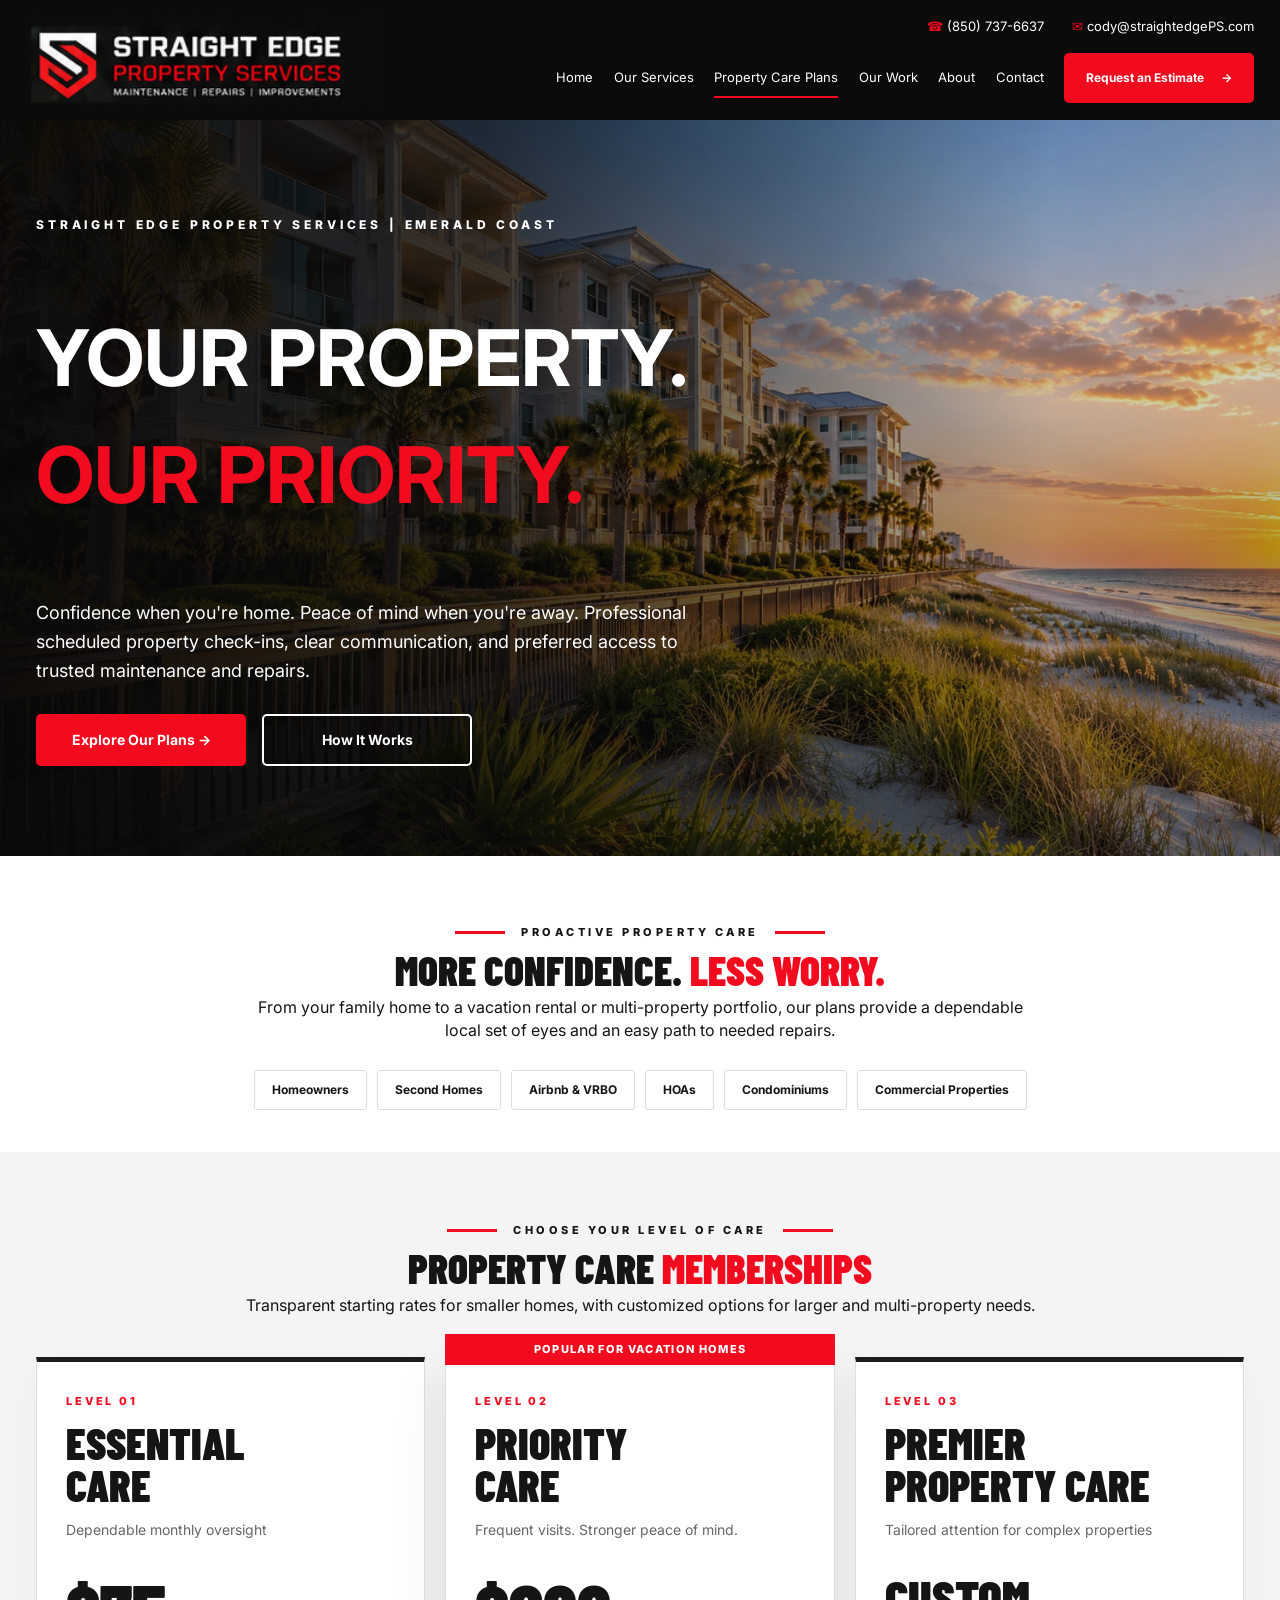
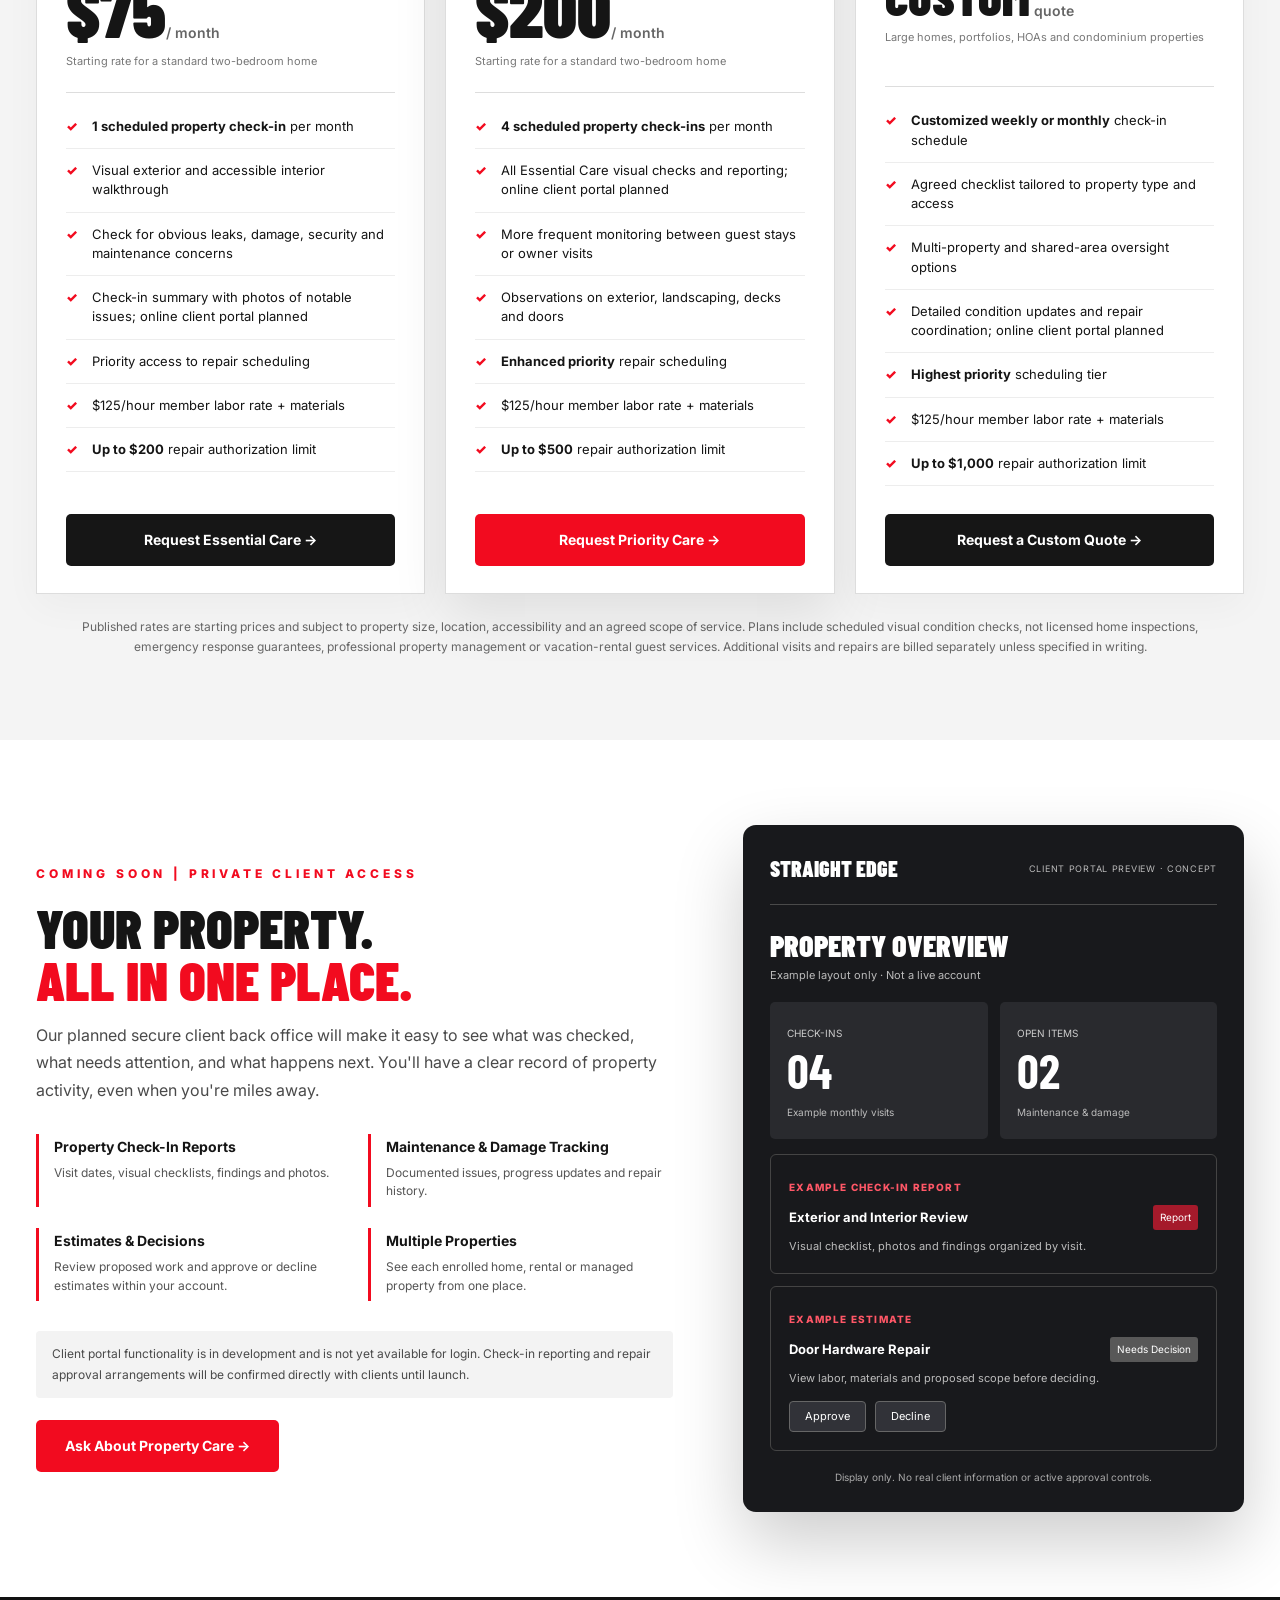
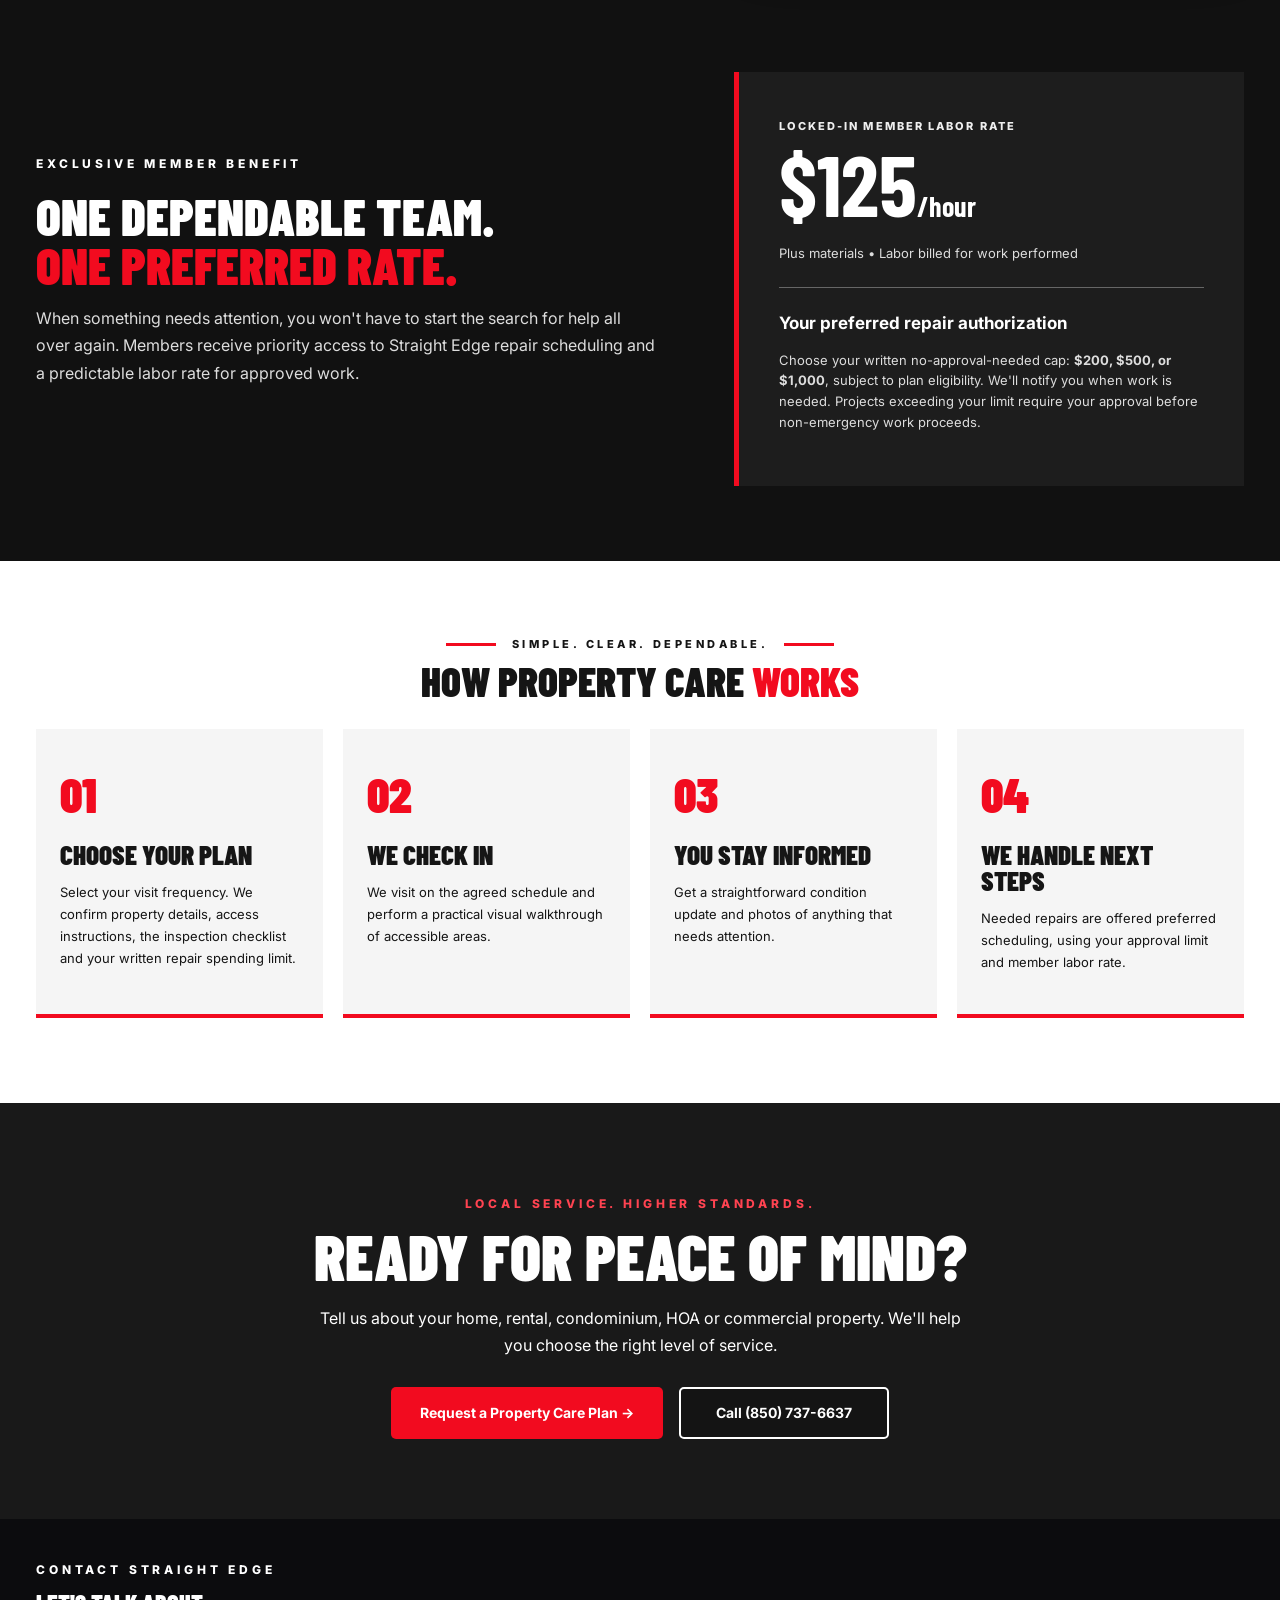
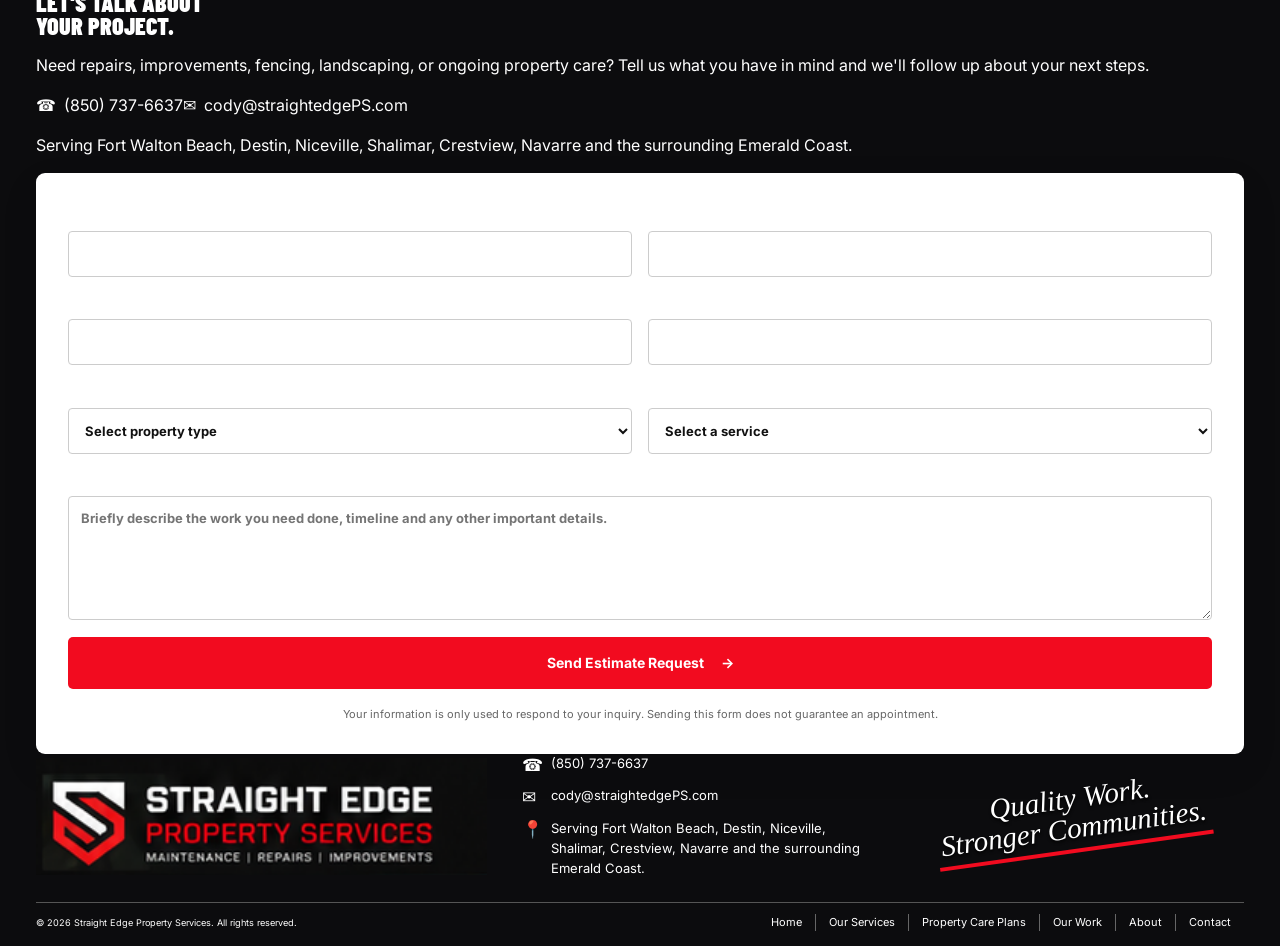
==== commit 64d0dfb9: "Add Contact Us estimate form in shared footer on property-care-plans.html" ====
--- a/property-care-plans.html
+++ b/property-care-plans.html
@@ -1,6 +1,6 @@
 <!doctype html>
 <html lang="en"><head><meta charset="utf-8"><meta name="viewport" content="width=device-width,initial-scale=1"><meta name="theme-color" content="#0b0b0c"><meta name="description" content="Straight Edge Property Services property care plans: monthly and weekly home watch visits, preferred repair scheduling and member labor rates on Florida's Emerald Coast."><title>Property Care Plans | Straight Edge Property Services</title><link rel="icon" href="/assets/favicon.png"><link rel="preconnect" href="https://fonts.googleapis.com"><link rel="preconnect" href="https://fonts.gstatic.com" crossorigin><link href="https://fonts.googleapis.com/css2?family=Barlow+Condensed:wght@600;700;800;900&family=Inter:wght@400;500;600;700;800&display=swap" rel="stylesheet"><link rel="stylesheet" href="/styles.css"><link rel="stylesheet" href="/property-care.css"></head>
-<body><a class="skip" href="#main">Skip to content</a><header class="site-header"><div class="header-container"><a class="logo-link" href="/" aria-label="Straight Edge Property Services home"><img src="/assets/straightedge-logo-header.png" alt="Straight Edge Property Services. Maintenance, Repairs, Improvements" width="490" height="114"></a><div class="header-right"><div class="contact-strip"><a href="tel:+18507376637">☎ <span>(850) 737-6637</span></a><a href="mailto:cody@straightedgePS.com">✉ <span>cody@straightedgePS.com</span></a></div><nav id="nav" aria-label="Main navigation"><a href="/">Home</a><a href="/#services">Our Services</a><a href="/property-care-plans.html" class="active" aria-current="page">Property Care Plans</a><a href="/#our-work">Our Work</a><a href="/#about">About</a><a href="/#contact">Contact</a><a class="btn btn-red nav-cta" href="/#estimate">Request an Estimate <span aria-hidden="true">→</span></a></nav></div><button class="menu-toggle" aria-controls="nav" aria-expanded="false" aria-label="Toggle navigation"><span></span><span></span><span></span></button></div></header>
+<body><a class="skip" href="#main">Skip to content</a><header class="site-header"><div class="header-container"><a class="logo-link" href="/" aria-label="Straight Edge Property Services home"><img src="/assets/straightedge-logo-header.png" alt="Straight Edge Property Services. Maintenance, Repairs, Improvements" width="490" height="114"></a><div class="header-right"><div class="contact-strip"><a href="tel:+18507376637">☎ <span>(850) 737-6637</span></a><a href="mailto:cody@straightedgePS.com">✉ <span>cody@straightedgePS.com</span></a></div><nav id="nav" aria-label="Main navigation"><a href="/">Home</a><a href="/#services">Our Services</a><a href="/property-care-plans.html" class="active" aria-current="page">Property Care Plans</a><a href="/#our-work">Our Work</a><a href="/#about">About</a><a href="#contact">Contact</a><a class="btn btn-red nav-cta" href="/#estimate">Request an Estimate <span aria-hidden="true">→</span></a></nav></div><button class="menu-toggle" aria-controls="nav" aria-expanded="false" aria-label="Toggle navigation"><span></span><span></span><span></span></button></div></header>
 <main id="main">
 <section class="plans-hero"><div class="plans-hero-overlay"></div><div class="container plans-hero-inner"><p class="eyebrow">STRAIGHT EDGE PROPERTY SERVICES | EMERALD COAST</p><h1>YOUR PROPERTY.<br><span>OUR PRIORITY.</span></h1><p>Confidence when you're home. Peace of mind when you're away. Professional scheduled property check-ins, clear communication, and preferred access to trusted maintenance and repairs.</p><div class="actions"><a class="btn btn-red" href="#plans">Explore Our Plans →</a><a class="btn btn-outline" href="#how-it-works">How It Works</a></div></div></section>
 <section class="plans-intro section"><div class="container"><div class="section-heading"><p class="kicker">PROACTIVE PROPERTY CARE</p><h2>MORE CONFIDENCE. <span>LESS WORRY.</span></h2><p>From your family home to a vacation rental or multi-property portfolio, our plans provide a dependable local set of eyes and an easy path to needed repairs.</p></div><div class="plans-audience"><span>Homeowners</span><span>Second Homes</span><span>Airbnb &amp; VRBO</span><span>HOAs</span><span>Condominiums</span><span>Commercial Properties</span></div></div></section>
@@ -12,4 +12,32 @@
 <section id="client-portal" class="client-portal"><div class="container client-portal-layout"><div class="portal-story"><p class="eyebrow">COMING SOON | PRIVATE CLIENT ACCESS</p><h2>YOUR PROPERTY.<br><span>ALL IN ONE PLACE.</span></h2><p>Our planned secure client back office will make it easy to see what was checked, what needs attention, and what happens next. You'll have a clear record of property activity, even when you're miles away.</p><div class="portal-feature-grid"><div><b>Property Check-In Reports</b><p>Visit dates, visual checklists, findings and photos.</p></div><div><b>Maintenance &amp; Damage Tracking</b><p>Documented issues, progress updates and repair history.</p></div><div><b>Estimates &amp; Decisions</b><p>Review proposed work and approve or decline estimates within your account.</p></div><div><b>Multiple Properties</b><p>See each enrolled home, rental or managed property from one place.</p></div></div><p class="portal-availability">Client portal functionality is in development and is not yet available for login. Check-in reporting and repair approval arrangements will be confirmed directly with clients until launch.</p><a class="btn btn-red" href="/#estimate">Ask About Property Care →</a></div><div class="portal-preview" aria-label="Illustration of proposed client dashboard features"><div class="portal-preview-header"><span>STRAIGHT EDGE</span><small>CLIENT PORTAL PREVIEW · CONCEPT</small></div><div class="portal-preview-title"><h3>PROPERTY OVERVIEW</h3><p>Example layout only · Not a live account</p></div><div class="portal-metrics"><div><small>CHECK-INS</small><strong>04</strong><span>Example monthly visits</span></div><div><small>OPEN ITEMS</small><strong>02</strong><span>Maintenance &amp; damage</span></div></div><div class="portal-preview-card"><small>EXAMPLE CHECK-IN REPORT</small><div><b>Exterior and Interior Review</b><span class="portal-tag">Report</span></div><p>Visual checklist, photos and findings organized by visit.</p></div><div class="portal-preview-card"><small>EXAMPLE ESTIMATE</small><div><b>Door Hardware Repair</b><span class="portal-tag muted">Needs Decision</span></div><p>View labor, materials and proposed scope before deciding.</p><div class="portal-demo-actions"><span>Approve</span><span>Decline</span></div></div><p class="portal-concept-note">Display only. No real client information or active approval controls.</p></div></div></section><section class="plans-rate"><div class="container plans-rate-grid"><div><p class="eyebrow">EXCLUSIVE MEMBER BENEFIT</p><h2>ONE DEPENDABLE TEAM.<br><span>ONE PREFERRED RATE.</span></h2><p>When something needs attention, you won't have to start the search for help all over again. Members receive priority access to Straight Edge repair scheduling and a predictable labor rate for approved work.</p></div><div class="rate-panel"><small>LOCKED-IN MEMBER LABOR RATE</small><strong>$125<span>/hour</span></strong><p>Plus materials • Labor billed for work performed</p><div class="rate-line"></div><b>Your preferred repair authorization</b><p>Choose your written no-approval-needed cap: <b>$200, $500, or $1,000</b>, subject to plan eligibility. We'll notify you when work is needed. Projects exceeding your limit require your approval before non-emergency work proceeds.</p></div></div></section>
 <section id="how-it-works" class="plans-process section"><div class="container"><div class="section-heading"><p class="kicker">SIMPLE. CLEAR. DEPENDABLE.</p><h2>HOW PROPERTY CARE <span>WORKS</span></h2></div><div class="process-grid"><div><span>01</span><h3>CHOOSE YOUR PLAN</h3><p>Select your visit frequency. We confirm property details, access instructions, the inspection checklist and your written repair spending limit.</p></div><div><span>02</span><h3>WE CHECK IN</h3><p>We visit on the agreed schedule and perform a practical visual walkthrough of accessible areas.</p></div><div><span>03</span><h3>YOU STAY INFORMED</h3><p>Get a straightforward condition update and photos of anything that needs attention.</p></div><div><span>04</span><h3>WE HANDLE NEXT STEPS</h3><p>Needed repairs are offered preferred scheduling, using your approval limit and member labor rate.</p></div></div></div></section>
 <section class="plans-bottom"><div class="container"><p class="kicker">LOCAL SERVICE. HIGHER STANDARDS.</p><h2>READY FOR PEACE OF MIND?</h2><p>Tell us about your home, rental, condominium, HOA or commercial property. We'll help you choose the right level of service.</p><div class="actions"><a class="btn btn-red" href="/#estimate">Request a Property Care Plan →</a><a class="btn btn-outline" href="tel:+18507376637">Call (850) 737-6637</a></div></div></section>
-</main><footer id="contact" class="footer"><div class="container footer-main"><a href="/" class="footer-brand"><img src="/assets/straightedge-logo-header.png" width="420" height="98" alt="Straight Edge Property Services"></a><div class="footer-contact"><a class="contact-line" href="tel:+18507376637"><span class="contact-icon" aria-hidden="true">☎</span><span>(850) 737-6637</span></a><a class="contact-line" href="mailto:cody@straightedgePS.com"><span class="contact-icon" aria-hidden="true">✉</span><span>cody@straightedgePS.com</span></a><p class="contact-line service-area"><span class="contact-icon" aria-hidden="true">📍</span><span>Serving Fort Walton Beach, Destin, Niceville, Shalimar, Crestview, Navarre and the surrounding Emerald Coast.</span></p></div><div class="footer-signoff">Quality Work.<br>Stronger Communities.</div></div><div class="container footer-bottom"><small>© <span id="year">2026</span> Straight Edge Property Services. All rights reserved.</small><div><a href="/">Home</a><a href="/#services">Our Services</a><a href="/property-care-plans.html">Property Care Plans</a><a href="/#our-work">Our Work</a><a href="/#about">About</a><a href="/#contact">Contact</a></div></div></footer><script src="/script.js" defer></script></body></html>+</main><footer id="contact" class="footer">
+<div class="container footer-inquiry" aria-labelledby="footer-contact-title">
+  <div class="footer-inquiry-copy">
+    <p class="kicker">CONTACT STRAIGHT EDGE</p>
+    <h2 id="footer-contact-title">LET'S TALK ABOUT<br><span>YOUR PROJECT.</span></h2>
+    <p>Need repairs, improvements, fencing, landscaping, or ongoing property care? Tell us what you have in mind and we'll follow up about your next steps.</p>
+    <div class="footer-direct-contact"><a href="tel:+18507376637">☎ &nbsp;(850) 737-6637</a><a href="mailto:cody@straightedgePS.com">✉ &nbsp;cody@straightedgePS.com</a></div>
+    <p class="footer-service-note">Serving Fort Walton Beach, Destin, Niceville, Shalimar, Crestview, Navarre and the surrounding Emerald Coast.</p>
+  </div>
+  <form name="footer-estimate-request" method="POST" data-netlify="true" netlify-honeypot="bot-field" action="/thank-you" class="estimate-form footer-estimate-form">
+    <input type="hidden" name="form-name" value="footer-estimate-request">
+    <p class="hidden"><label>Leave this field blank <input name="bot-field"></label></p>
+    <div class="fields-two">
+      <label>Full Name <input type="text" name="name" autocomplete="name" required></label>
+      <label>Phone Number <input type="tel" name="phone" autocomplete="tel" required></label>
+    </div>
+    <div class="fields-two">
+      <label>Email Address <input type="email" name="email" autocomplete="email" required></label>
+      <label>Property Location / City <input type="text" name="location" required></label>
+    </div>
+    <div class="fields-two">
+      <label>Property Type <select name="property-type" required><option value="">Select property type</option><option>Residential Home</option><option>Vacation Rental / Airbnb / VRBO</option><option>HOA / Condominium</option><option>Commercial Property</option><option>Other</option></select></label>
+      <label>Service Needed <select name="service" required><option value="">Select a service</option><option>Fencing</option><option>Construction</option><option>Lawn &amp; Landscape</option><option>Deck &amp; Dock</option><option>Doors &amp; Locks</option><option>Drywall &amp; More</option><option>Custom Mailboxes</option><option>Christmas Lights</option><option>General Property Maintenance</option><option>Essential Care</option><option>Priority Care</option><option>Premier Property Care</option><option>Other / Multiple Services</option></select></label>
+    </div>
+    <label>Tell Us About Your Project <textarea name="project-details" rows="5" placeholder="Briefly describe the work you need done, timeline and any other important details." required></textarea></label>
+    <button type="submit" class="btn btn-red submit">Send Estimate Request <span aria-hidden="true">→</span></button>
+    <p class="privacy-note">Your information is only used to respond to your inquiry. Sending this form does not guarantee an appointment.</p>
+  </form>
+</div><div class="container footer-main"><a href="/" class="footer-brand"><img src="/assets/straightedge-logo-header.png" width="420" height="98" alt="Straight Edge Property Services"></a><div class="footer-contact"><a class="contact-line" href="tel:+18507376637"><span class="contact-icon" aria-hidden="true">☎</span><span>(850) 737-6637</span></a><a class="contact-line" href="mailto:cody@straightedgePS.com"><span class="contact-icon" aria-hidden="true">✉</span><span>cody@straightedgePS.com</span></a><p class="contact-line service-area"><span class="contact-icon" aria-hidden="true">📍</span><span>Serving Fort Walton Beach, Destin, Niceville, Shalimar, Crestview, Navarre and the surrounding Emerald Coast.</span></p></div><div class="footer-signoff">Quality Work.<br>Stronger Communities.</div></div><div class="container footer-bottom"><small>© <span id="year">2026</span> Straight Edge Property Services. All rights reserved.</small><div><a href="/">Home</a><a href="/#services">Our Services</a><a href="/property-care-plans.html">Property Care Plans</a><a href="/#our-work">Our Work</a><a href="/#about">About</a><a href="#contact">Contact</a></div></div></footer><script src="/script.js" defer></script></body></html>
